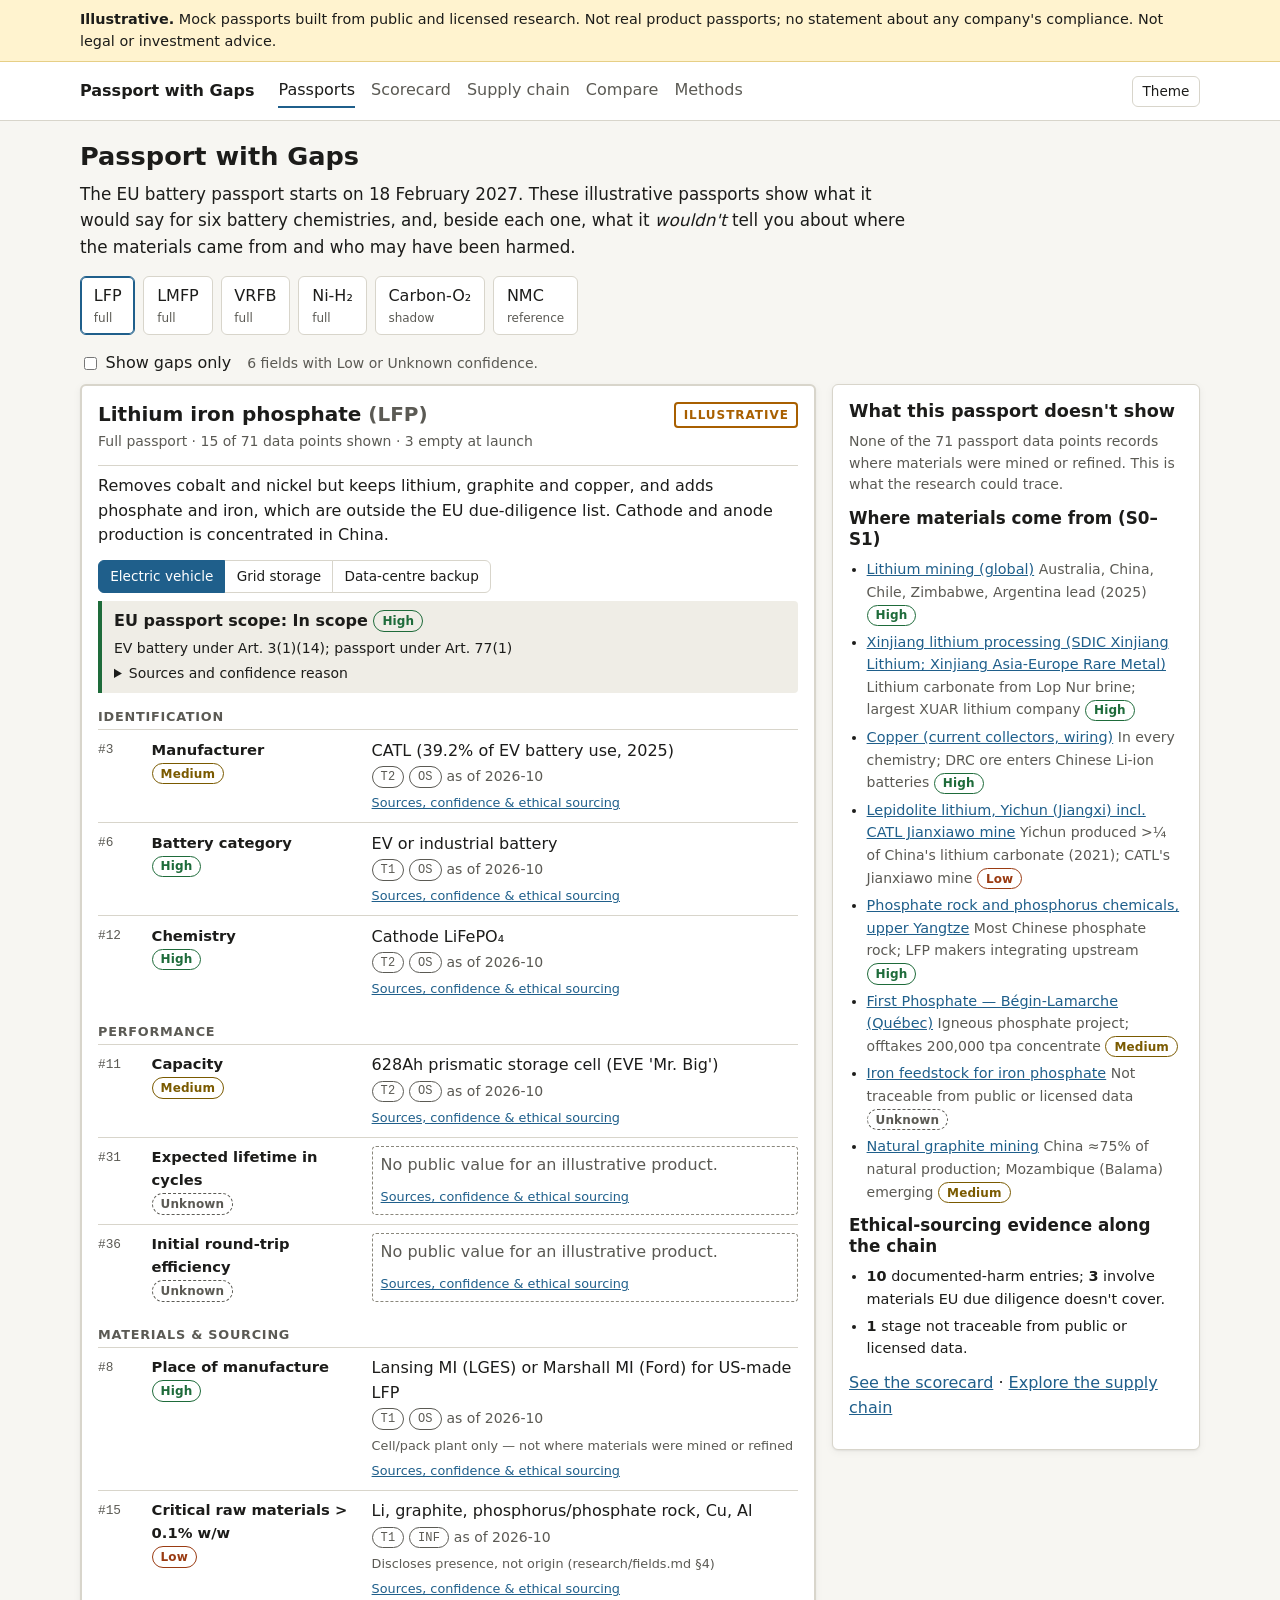
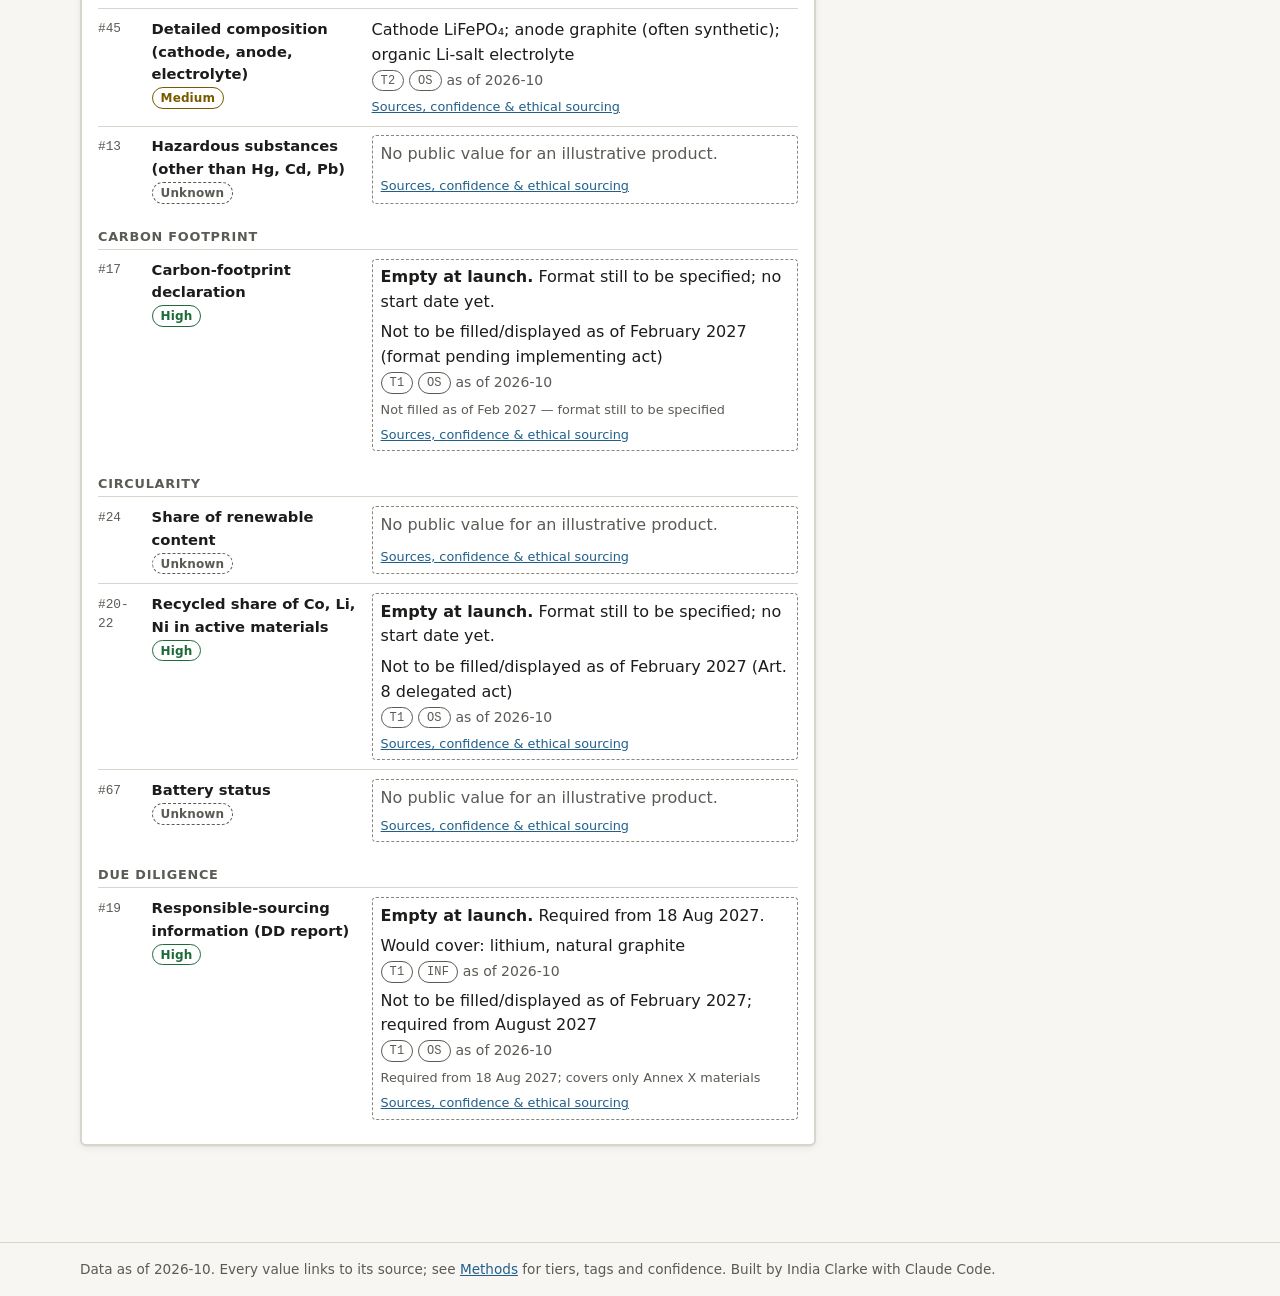
==== index.html @ bcc0be23 "B-28: Gaps filter Shared isGapField/isGapRisk/isGapNode in app.js (spec 6.4): Low/Unknown confidence" ====
<!doctype html>
<html lang="en">
<head>
<meta charset="utf-8">
<meta name="viewport" content="width=device-width, initial-scale=1">
<title>Passport with Gaps</title>
<meta name="description" content="Illustrative EU battery passports for six chemistries, and what each passport would and wouldn't reveal about ethical sourcing.">
<link rel="stylesheet" href="assets/styles.css">
</head>
<body>
<main id="main" class="wrap">
  <h1>Passport with Gaps</h1>
  <p class="lede">The EU battery passport starts on 18 February 2027. These illustrative passports show what it would say for six battery chemistries,
    and, beside each one, what it <em>wouldn't</em> tell you about where the materials came from and who may have been harmed.</p>

  <div class="picker" role="group" aria-label="Choose a chemistry" id="picker"></div>
  <div class="chain-controls"><label class="check"><input type="checkbox" id="gaps"> Show gaps only</label>
    <span class="small muted" id="gaps-note" aria-live="polite"></span></div>

  <div class="passport-layout">
    <article class="card passport" id="passport" aria-live="polite"></article>
    <aside class="card shadow-panel" id="shadow" aria-label="What this passport doesn't show"></aside>
  </div>
</main>

<script type="module">
import { loadData, shell, setAsOf, fail, esc, confBadge, tierBadge, tagBadge, sourceLinks, STAGE_LABEL, SIGNAL, param, openFieldDetail, openNodeDetail, isGapField } from "./assets/app.js";
shell("index.html");

const ORDER = ["lfp", "lmfp", "vrfb", "ni-h2", "carbon-o2", "nmc"];
const GROUPS = [["identification", "Identification"], ["performance", "Performance"], ["sourcing", "Materials & sourcing"],
  ["carbon", "Carbon footprint"], ["circularity", "Circularity"], ["due-diligence", "Due diligence"]];
const FIELD_ORDER = ["manufacturer", "battery-category", "chemistry", "place-of-manufacture", "capacity", "lifetime-cycles", "round-trip-efficiency",
  "critical-raw-materials", "detailed-composition", "hazardous-substances", "carbon-footprint", "renewable-content", "recycled-content", "battery-status", "responsible-sourcing"];
const USE_LABEL = { ev: "Electric vehicle", grid: "Grid storage", datacentre: "Data-centre backup", "long-duration": "Long-duration storage", "defence-aerospace": "Defence & aerospace" };
const SCOPE_LABEL = { "in-scope": "In scope", likely: "Likely in scope", unclear: "Scope unclear", "out-of-scope": "Out of scope" };
const fmtDate = (d) => new Date(d + "T00:00:00Z").toLocaleDateString("en-GB", { day: "numeric", month: "short", year: "numeric", timeZone: "UTC" });

let DATA, gapsOnly = false, current = { id: "lfp", use: null };

function valueHTML(v) {
  return `<div class="val${v.superseded ? " superseded" : ""}">
    <div>${esc(v.claim)}${v.superseded ? ' <span class="small muted">(superseded)</span>' : ""}</div>
    <div class="chips">${tierBadge(v.tier)} ${tagBadge(v.tag)} <span class="small muted">as of ${esc(v.as_of)}</span></div>
  </div>`;
}

function fieldHTML(f) {
  const deferred = f.status === "deferred";
  const empty = !f.values.length;
  let body;
  if (deferred) {
    body = `<div><strong>Empty at launch.</strong> ${f.applies_from ? `Required from ${fmtDate(f.applies_from)}.` : "Format still to be specified; no start date yet."}</div>
      ${f.values.map(valueHTML).join("")}`;
  } else if (!f.applies) {
    body = `<div><strong>Not applicable.</strong></div>`;
  } else if (empty) {
    body = `<div class="muted">No public value for an illustrative product.</div>`;
  } else if (f.values.length > 1) {
    body = `<div class="conflict-row">${f.values.map(valueHTML).join("")}</div>`;
  } else {
    body = valueHTML(f.values[0]);
  }
  return `<div class="field${deferred ? " deferred" : ""}${empty && !deferred ? " empty" : ""}" id="f-${esc(f.field_id)}">
    <div class="no">#${esc(f.guidance_no)}</div>
    <div class="label">${esc(f.field_label)}<div>${confBadge(f.confidence)}</div></div>
    <div class="vals">${body}
      ${f.applies_note ? `<div class="note">${esc(f.applies_note)}</div>` : ""}
      <button type="button" class="open-detail" data-field="${esc(f.field_id)}">Sources, confidence &amp; ethical sourcing</button>
    </div>
  </div>`;
}

function shadowHTML(chem) {
  const nodes = DATA.nodes.filter((n) => n.chemistries.includes(chem.id));
  const upstream = nodes.filter((n) => n.stage === "S0" || n.stage === "S1");
  const risks = nodes.flatMap((n) => n.ethical_risks);
  const harm = risks.filter((r) => r.signal === "documented-harm");
  const notCovered = harm.filter((r) => r.eu_dd_coverage === "not-covered");
  const gaps = nodes.filter((n) => n.kind === "gap");
  return `<h2>What this passport doesn't show</h2>
    <p class="small muted">None of the 71 passport data points records where materials were mined or refined. This is what the research could trace.</p>
    <h3>Where materials come from (S0–S1)</h3>
    <ul>${upstream.map((n) => `<li><a href="supply-chain.html?chem=${chem.id}&node=${encodeURIComponent(n.id)}" data-node="${esc(n.id)}">${esc(n.name)}</a>
      <span class="small muted">${esc(n.role)}</span> ${confBadge(n.confidence)}</li>`).join("") || "<li>Nothing traceable</li>"}</ul>
    <h3>Ethical-sourcing evidence along the chain</h3>
    <ul>
      <li><strong>${harm.length}</strong> documented-harm entries; <strong>${notCovered.length}</strong> involve materials EU due diligence doesn't cover.</li>
      <li><strong>${gaps.length}</strong> stage${gaps.length === 1 ? "" : "s"} not traceable from public or licensed data.</li>
    </ul>
    <p><a href="scorecard.html">See the scorecard</a> · <a href="supply-chain.html?chem=${chem.id}">Explore the supply chain</a></p>`;
}

function scopeHTML(chem, u) {
  const why = u.scope_status === "out-of-scope" ? "This use is outside the passport rules, so no official passport would exist."
    : chem.passport_type === "shadow" ? "Too little public detail to fill a full passport, so this is a shadow passport."
    : "";
  return `<div class="scope scope-${esc(u.scope_status)}">
    <div class="chips"><strong>EU passport scope: ${esc(SCOPE_LABEL[u.scope_status])}</strong> ${confBadge(u.confidence)}
      ${u.shadow_passport ? '<span class="badge shadow-tag">Shadow passport</span>' : ""}</div>
    <div class="small">${esc(u.scope_basis)}</div>
    ${why ? `<div class="small"><strong>${esc(why)}</strong></div>` : ""}
    <details><summary class="small">Sources and confidence reason</summary>
      ${u.values.map((v) => `<p class="small">${esc(v.claim)} ${tierBadge(v.tier)} ${tagBadge(v.tag)}</p>`).join("")}
      <p class="small muted">Confidence: ${esc(u.confidence)}: ${esc(u.confidence_reason)}</p>
      ${sourceLinks([...new Set(u.values.flatMap((v) => v.sources))], DATA)}</details>
  </div>`;
}

function show(id, use) {
  current = { id, use };
  const chem = DATA.chemById[id];
  const u = chem.use_cases.find((x) => x.use_case === use) || chem.use_cases[0];
  document.querySelectorAll("#picker button").forEach((b) => b.setAttribute("aria-pressed", String(b.dataset.id === id)));
  const fields = DATA.passports.filter((p) => p.chemistry === id).sort((a, b) => FIELD_ORDER.indexOf(a.field_id) - FIELD_ORDER.indexOf(b.field_id));
  const deferred = fields.filter((f) => f.status === "deferred").length;
  const gapCount = fields.filter(isGapField).length;
  document.getElementById("gaps-note").textContent = gapsOnly
    ? `${gapCount} of ${fields.length} fields have Low or Unknown confidence.` : `${gapCount} field${gapCount === 1 ? "" : "s"} with Low or Unknown confidence.`;
  const shown = gapsOnly ? fields.filter(isGapField) : fields;
  document.getElementById("passport").innerHTML = `
    <div class="passport-head">
      <div><h2 style="margin:0">${esc(chem.name)} <span class="muted">(${esc(chem.short)})</span></h2>
        <p class="small muted" style="margin:.25rem 0 0">${esc(chem.passport_type === "shadow" ? "Shadow passport" : chem.passport_type === "reference" ? "Reference passport" : "Full passport")}
          · ${fields.length} of 71 data points shown · ${deferred} empty at launch</p></div>
      <span class="stamp">Illustrative</span>
    </div>
    <p>${esc(chem.summary)}</p>
    <div class="use-toggle" role="group" aria-label="Use case">${chem.use_cases.map((x) =>
      `<button type="button" data-use="${esc(x.use_case)}" aria-pressed="${x === u}">${esc(USE_LABEL[x.use_case] || x.use_case)}</button>`).join("")}</div>
    ${scopeHTML(chem, u)}
    ${GROUPS.map(([g, label]) => {
      const fs = shown.filter((f) => f.category === g);
      return fs.length ? `<section class="field-group"><h3>${label}</h3>${fs.map(fieldHTML).join("")}</section>` : "";
    }).join("")}`;
  document.querySelectorAll("#passport [data-field]").forEach((b) => b.addEventListener("click", () =>
    openFieldDetail(fields.find((f) => f.field_id === b.dataset.field), chem, DATA)));
  document.querySelectorAll("#shadow [data-node]").forEach((b) => b.addEventListener("click", (e) => {
    e.preventDefault(); openNodeDetail(DATA.nodeById[b.dataset.node], DATA);
  }));
  document.querySelectorAll(".use-toggle button").forEach((b) => b.addEventListener("click", () => show(id, b.dataset.use)));
  document.getElementById("shadow").innerHTML = shadowHTML(chem);
  history.replaceState(null, "", `?chem=${id}&use=${u.use_case}${gapsOnly ? "&gaps=1" : ""}`);
}

loadData().then((d) => {
  DATA = d;
  setAsOf(d);
  const picker = document.getElementById("picker");
  ORDER.forEach((id) => {
    const c = d.chemById[id];
    const b = document.createElement("button");
    b.type = "button"; b.dataset.id = id; b.setAttribute("aria-pressed", "false");
    b.innerHTML = `${esc(c.short)}<span class="pt">${esc(c.passport_type)}</span>`;
    b.addEventListener("click", () => show(id));
    picker.append(b);
  });
  const [chemP, useP, fieldP, tabP] = ["chem", "use", "field", "tab"].map(param);
  gapsOnly = param("gaps") === "1";
  const gb = document.getElementById("gaps");
  gb.checked = gapsOnly;
  gb.addEventListener("change", () => { gapsOnly = gb.checked; show(current.id, current.use); });
  const start = ORDER.includes(chemP) ? chemP : "lfp";
  show(start, useP);
  const f = DATA.passports.find((x) => x.chemistry === start && x.field_id === fieldP);
  if (f) openFieldDetail(f, DATA.chemById[start], DATA, tabP === "ethical" ? "ethical" : "details");
}).catch(fail);
</script>
</body>
</html>
---- assets/styles.css ----
/* Passport with Gaps — shared styles. Plain CSS, no build step. */
:root {
  --bg: #f7f6f2;
  --surface: #ffffff;
  --surface-2: #efede6;
  --fg: #1c1c1a;
  --muted: #5b5a54;
  --line: #d8d5cb;
  --accent: #1f5f8b;
  --accent-fg: #ffffff;
  --banner: #fff3cf;
  --banner-line: #e6cf86;
  /* signal colours (always paired with a shape and text) */
  --harm: #a8322a;
  --flag: #a85f00;
  --structural: #5b4ea0;
  --none: #6c6c66;
  --gap-line: #8a877c;
  /* confidence */
  --c-high: #1e6b3a;
  --c-medium: #7a5a00;
  --c-low: #9a3b12;
  --c-unknown: #5b5a54;
  --radius: 6px;
  --shadow: 0 1px 2px rgba(0, 0, 0, 0.06), 0 2px 8px rgba(0, 0, 0, 0.05);
  --font: system-ui, -apple-system, "Segoe UI", Roboto, sans-serif;
  --mono: ui-monospace, SFMono-Regular, Menlo, monospace;
  color-scheme: light;
}
@media (prefers-color-scheme: dark) {
  :root:not([data-theme="light"]) {
    --bg: #151514; --surface: #1d1d1b; --surface-2: #262623; --fg: #ecebe5; --muted: #a8a69d; --line: #3a3934;
    --accent: #7fb6dd; --accent-fg: #10161b; --banner: #3a321a; --banner-line: #6b5a24;
    --harm: #f08a7e; --flag: #f0b45c; --structural: #b4a8f0; --none: #a8a69d; --gap-line: #8f8c80;
    --c-high: #79d29a; --c-medium: #e7c25a; --c-low: #f29a6c; --c-unknown: #a8a69d;
    --shadow: none; color-scheme: dark;
  }
}
:root[data-theme="dark"] {
  --bg: #151514; --surface: #1d1d1b; --surface-2: #262623; --fg: #ecebe5; --muted: #a8a69d; --line: #3a3934;
  --accent: #7fb6dd; --accent-fg: #10161b; --banner: #3a321a; --banner-line: #6b5a24;
  --harm: #f08a7e; --flag: #f0b45c; --structural: #b4a8f0; --none: #a8a69d; --gap-line: #8f8c80;
  --c-high: #79d29a; --c-medium: #e7c25a; --c-low: #f29a6c; --c-unknown: #a8a69d;
  --shadow: none; color-scheme: dark;
}

* { box-sizing: border-box; }
html { -webkit-text-size-adjust: 100%; }
body { margin: 0; background: var(--bg); color: var(--fg); font: 16px/1.55 var(--font); }
a { color: var(--accent); }
:focus-visible { outline: 3px solid var(--accent); outline-offset: 2px; border-radius: 3px; }
h1, h2, h3 { line-height: 1.25; margin: 0 0 0.5rem; }
h1 { font-size: 1.6rem; }
h2 { font-size: 1.25rem; margin-top: 1.5rem; }
h3 { font-size: 1.05rem; }
p { margin: 0 0 0.75rem; }
.muted { color: var(--muted); }
.small { font-size: 0.875rem; }
.sr-only { position: absolute; width: 1px; height: 1px; overflow: hidden; clip: rect(0 0 0 0); white-space: nowrap; }

/* layout */
.wrap { max-width: 72rem; margin: 0 auto; padding: 0 16px; }
main.wrap { padding-top: 1.25rem; padding-bottom: 3rem; }
.site-header { background: var(--surface); border-bottom: 1px solid var(--line); }
.site-header .wrap { display: flex; flex-wrap: wrap; align-items: center; gap: 0.5rem 1.5rem; padding-top: 0.75rem; padding-bottom: 0.75rem; }
.brand { font-weight: 700; color: var(--fg); text-decoration: none; }
.nav { display: flex; flex-wrap: wrap; gap: 0.25rem 1rem; }
.nav a { text-decoration: none; color: var(--muted); padding: 0.25rem 0; border-bottom: 2px solid transparent; }
.nav a[aria-current="page"] { color: var(--fg); border-bottom-color: var(--accent); }
.theme-toggle { margin-left: auto; background: none; border: 1px solid var(--line); color: var(--fg); border-radius: var(--radius); padding: 0.25rem 0.6rem; cursor: pointer; font: inherit; font-size: 0.85rem; }
.banner { background: var(--banner); border-bottom: 1px solid var(--banner-line); font-size: 0.9rem; }
.banner .wrap { padding-top: 0.5rem; padding-bottom: 0.5rem; }
.lede { font-size: 1.05rem; max-width: 52rem; }
.card { background: var(--surface); border: 1px solid var(--line); border-radius: var(--radius); box-shadow: var(--shadow); padding: 1rem; }

/* badges: text first, colour second */
.badge { display: inline-flex; align-items: center; gap: 0.25rem; font-size: 0.75rem; font-weight: 600; letter-spacing: 0.01em;
  border: 1px solid currentColor; border-radius: 999px; padding: 0.05rem 0.5rem; white-space: nowrap; line-height: 1.5; }
.badge.tier, .badge.tag { color: var(--muted); font-family: var(--mono); font-weight: 500; }
.badge.conf-High { color: var(--c-high); }
.badge.conf-Medium { color: var(--c-medium); }
.badge.conf-Low { color: var(--c-low); }
.badge.conf-Unknown { color: var(--c-unknown); border-style: dashed; }
.sig { font-weight: 600; white-space: nowrap; }
.sig-documented-harm { color: var(--harm); }
.sig-screening-flag { color: var(--flag); }
.sig-structural { color: var(--structural); }
.sig-no-known-evidence { color: var(--none); }
.cov { font-size: 0.8rem; white-space: nowrap; }
.cov-not-covered { font-weight: 700; }

/* tables */
.table-scroll { overflow-x: auto; border: 1px solid var(--line); border-radius: var(--radius); background: var(--surface); }
table { border-collapse: collapse; width: 100%; font-size: 0.9rem; }
th, td { text-align: left; vertical-align: top; padding: 0.5rem 0.6rem; border-bottom: 1px solid var(--line); }
th { background: var(--surface-2); font-weight: 600; }
tr:last-child td { border-bottom: 0; }

/* scorecard grid */
.scorecard th[scope="row"] { min-width: 6.5rem; }
.scorecard td, .scorecard th { padding: 0.4rem 0.35rem; }
.cell-btn .meta.nc { color: var(--fg); font-weight: 700; }
.cell-btn { all: unset; display: block; width: 100%; min-width: 6.2rem; cursor: pointer; border-radius: 4px; padding: 0.35rem; box-sizing: border-box; }
.cell-btn:hover { background: var(--surface-2); }
.cell-btn:focus-visible { outline: 3px solid var(--accent); }
.cell-btn .sig { display: block; font-size: 0.85rem; }
.cell-btn .cats { display: block; font-family: var(--mono); font-size: 0.72rem; color: var(--muted); margin: 0.15rem 0; }
.cell-btn .meta { display: block; font-size: 0.75rem; color: var(--muted); }
.cell-empty { color: var(--muted); font-size: 0.8rem; }
.cell-gap { border: 1.5px dashed var(--gap-line); border-radius: 4px; }
td.selected { background: var(--surface-2); }

/* panel / drawer */
.panel { margin-top: 1rem; }
.risk-list { list-style: none; padding: 0; margin: 0; display: grid; gap: 0.75rem; }
.risk-list li { border-left: 4px solid var(--line); padding: 0.25rem 0 0.25rem 0.75rem; }
.risk-list li.documented-harm { border-left-color: var(--harm); }
.risk-list li.screening-flag { border-left-color: var(--flag); }
.risk-list li.structural { border-left-color: var(--structural); }
.risk-list .chips { display: flex; flex-wrap: wrap; gap: 0.35rem; margin: 0.25rem 0; }
.sources { font-size: 0.85rem; margin: 0.25rem 0 0; padding-left: 1.1rem; }
.flag-label { font-size: 0.8rem; font-style: italic; color: var(--muted); }

.legend { display: flex; flex-wrap: wrap; gap: 0.5rem 1.25rem; font-size: 0.85rem; margin: 0.75rem 0 1rem; }
.kpis { display: grid; grid-template-columns: repeat(auto-fit, minmax(13rem, 1fr)); gap: 0.75rem; margin: 1rem 0; }
.kpi .num { font-size: 1.6rem; font-weight: 700; }
.kpi .lab { font-size: 0.85rem; color: var(--muted); }
.footer { border-top: 1px solid var(--line); margin-top: 3rem; padding: 1rem 0; font-size: 0.85rem; color: var(--muted); }

@media (max-width: 640px) {
  h1 { font-size: 1.35rem; }
  .theme-toggle { margin-left: 0; }
}
@media print { .site-header, .theme-toggle { display: none; } }

/* passport page */
.picker { display: flex; flex-wrap: wrap; gap: 0.5rem; margin: 1rem 0; }
.picker button { font: inherit; background: var(--surface); color: var(--fg); border: 1px solid var(--line); border-radius: var(--radius);
  padding: 0.45rem 0.8rem; cursor: pointer; text-align: left; }
.picker button[aria-pressed="true"] { border-color: var(--accent); box-shadow: inset 0 0 0 1px var(--accent); }
.picker .pt { display: block; font-size: 0.75rem; color: var(--muted); }
.passport-layout { display: grid; grid-template-columns: minmax(0, 2fr) minmax(0, 1fr); gap: 1rem; align-items: start; }
@media (max-width: 900px) { .passport-layout { grid-template-columns: minmax(0, 1fr); } }
.passport { border-width: 2px; }
.passport-head { display: flex; flex-wrap: wrap; justify-content: space-between; gap: 0.5rem; border-bottom: 1px solid var(--line); padding-bottom: 0.75rem; margin-bottom: 0.5rem; }
.stamp { font-size: 0.75rem; font-weight: 700; letter-spacing: 0.08em; text-transform: uppercase; color: var(--flag); border: 2px solid currentColor;
  border-radius: 4px; padding: 0.1rem 0.45rem; align-self: flex-start; }
.field-group h3 { font-size: 0.8rem; text-transform: uppercase; letter-spacing: 0.06em; color: var(--muted); margin: 1rem 0 0.25rem; }
.field { display: grid; grid-template-columns: 2.6rem minmax(0, 13rem) minmax(0, 1fr); gap: 0.25rem 0.75rem; padding: 0.55rem 0; border-top: 1px solid var(--line); }
.field .no { font-family: var(--mono); font-size: 0.8rem; color: var(--muted); padding-top: 0.1rem; }
.field .label { font-weight: 600; font-size: 0.92rem; }
.field .vals { display: grid; gap: 0.35rem; }
.field .val .chips { display: flex; flex-wrap: wrap; gap: 0.3rem; margin-top: 0.15rem; }
.field .conflict-row { display: grid; grid-template-columns: repeat(auto-fit, minmax(9rem, 1fr)); gap: 0.5rem; }
.field .conflict-row .val { border: 1px solid var(--line); border-radius: 4px; padding: 0.35rem 0.5rem; }
.val.superseded { opacity: 0.7; text-decoration: line-through; }
.field.deferred .vals, .field.empty .vals { border: 1.5px dashed var(--gap-line); border-radius: 4px; padding: 0.35rem 0.5rem; }
.field .note { font-size: 0.8rem; color: var(--muted); }
.open-detail { font: inherit; font-size: 0.8rem; background: none; border: 0; color: var(--accent); text-decoration: underline; cursor: pointer; padding: 0; justify-self: start; }
@media (max-width: 640px) { .field { grid-template-columns: 2.2rem minmax(0, 1fr); } .field .vals { grid-column: 1 / -1; } }
.shadow-panel h2 { margin-top: 0; font-size: 1.1rem; }
.shadow-panel ul { padding-left: 1.1rem; margin: 0.25rem 0 0.75rem; font-size: 0.9rem; }
.shadow-panel li { margin-bottom: 0.3rem; }
.use-toggle { display: flex; flex-wrap: wrap; gap: 0; margin: 0.5rem 0; }
.use-toggle button { font: inherit; font-size: 0.85rem; background: var(--surface); color: var(--fg); border: 1px solid var(--line); padding: 0.3rem 0.7rem; cursor: pointer; margin-left: -1px; }
.use-toggle button:first-child { border-radius: var(--radius) 0 0 var(--radius); margin-left: 0; }
.use-toggle button:last-child { border-radius: 0 var(--radius) var(--radius) 0; }
.use-toggle button[aria-pressed="true"] { background: var(--accent); color: var(--accent-fg); border-color: var(--accent); position: relative; }
.scope { border-left: 4px solid var(--c-high); background: var(--surface-2); padding: 0.5rem 0.75rem; border-radius: 0 4px 4px 0; margin-bottom: 0.5rem; display: grid; gap: 0.25rem; }
.scope .chips { display: flex; flex-wrap: wrap; gap: 0.35rem; align-items: center; }
.scope-likely, .scope-unclear { border-left-color: var(--c-medium); }
.scope-out-of-scope { border-left-color: var(--c-low); }
.badge.shadow-tag { color: var(--structural); border-style: dashed; }
/* detail panel */
dialog.detail { border: 1px solid var(--line); border-radius: var(--radius); background: var(--surface); color: var(--fg); padding: 0;
  width: min(44rem, 100vw - 2rem); max-height: calc(100vh - 2rem); margin: 1rem 1rem 1rem auto; box-shadow: var(--shadow); }
dialog.detail::backdrop { background: rgba(0, 0, 0, 0.35); }
.detail-inner { padding: 1rem 1.25rem 1.5rem; }
.detail-head { display: flex; justify-content: space-between; gap: 1rem; align-items: flex-start; }
.detail-head h2 { margin-top: 0; }
.detail-close { font: inherit; background: none; border: 1px solid var(--line); border-radius: var(--radius); color: var(--fg); cursor: pointer; padding: 0.15rem 0.55rem; }
.tabs { display: flex; gap: 0.25rem; border-bottom: 1px solid var(--line); margin: 0.5rem 0 1rem; }
.tabs [role="tab"] { font: inherit; background: none; border: 0; border-bottom: 3px solid transparent; color: var(--muted); padding: 0.4rem 0.6rem; cursor: pointer; }
.tabs [role="tab"][aria-selected="true"] { color: var(--fg); border-bottom-color: var(--accent); font-weight: 600; }
.detail h4 { font-size: 0.95rem; margin: 1rem 0 0.4rem; }
.detail .val { margin-bottom: 0.5rem; }
.detail .val .chips { display: flex; flex-wrap: wrap; gap: 0.3rem; margin-top: 0.15rem; }
.detail .conflict-row { display: grid; grid-template-columns: repeat(auto-fit, minmax(12rem, 1fr)); gap: 0.5rem; }
.detail .conflict-row .val { border: 1px solid var(--line); border-radius: 4px; padding: 0.4rem 0.5rem; }
@media (max-width: 640px) { dialog.detail { width: 100vw; max-width: 100vw; max-height: 100vh; height: 100vh; margin: 0; border-radius: 0; } }
/* supply-chain explorer */
.chain-controls { display: flex; flex-wrap: wrap; align-items: center; gap: 0.5rem 1rem; margin: 0.5rem 0; }
.chain-controls select { font: inherit; font-size: 0.9rem; margin-left: 0.4rem; padding: 0.25rem 0.4rem; background: var(--surface); color: var(--fg); border: 1px solid var(--line); border-radius: var(--radius); }
.chain { position: relative; background: var(--surface); border: 1px solid var(--line); border-radius: var(--radius); padding: 0.75rem; }
.chain-edges { position: absolute; inset: 0; pointer-events: none; overflow: visible; }
.chain-edges .edge { fill: none; stroke: var(--gap-line); stroke-width: 1.5; }
.chain-edges .edge.conf-Low, .chain-edges .edge.conf-Unknown { stroke-dasharray: 4 4; }
.chain-edges .edge.dim { opacity: 0.2; }
.chain-cols { position: relative; display: grid; grid-template-columns: repeat(6, minmax(0, 1fr)); gap: 1.75rem; }
.col { display: flex; flex-direction: column; gap: 0.6rem; }
.col-head { font-size: 0.85rem; margin: 0 0 0.25rem; font-family: var(--mono); }
.col-head span, .list-head span { display: block; font-family: var(--font); font-weight: 400; font-size: 0.75rem; color: var(--muted); }
.node { font: inherit; text-align: left; background: var(--surface); color: var(--fg); border: 1.5px solid var(--line); border-radius: var(--radius);
  padding: 0.4rem 0.5rem; cursor: pointer; display: grid; gap: 0.15rem; width: 100%; transition: opacity 0.15s; }
.node:hover { border-color: var(--accent); }
.node.gap { border-style: dashed; border-color: var(--gap-line); background: var(--surface-2); }
.node.dim { opacity: 0.35; }
.node-name { font-size: 0.8rem; font-weight: 600; line-height: 1.3; }
.node-meta { font-size: 0.7rem; color: var(--muted); }
.node-badge { font-size: 0.75rem; display: flex; flex-wrap: wrap; gap: 0.15rem 0.4rem; align-items: baseline; }
.node-cats { font-family: var(--mono); font-size: 0.65rem; color: var(--muted); }
.chain-list { display: none; }
.list-head { font-size: 1rem; margin: 1.25rem 0 0.5rem; }
.list-item { margin-bottom: 0.6rem; }
.edge-text { font-size: 0.8rem; color: var(--muted); padding-left: 0.75rem; }
@media (max-width: 899px) { .chain { display: none; } .chain-list { display: block; } .node-name { font-size: 0.9rem; } }
@media (prefers-reduced-motion: reduce) { .node { transition: none; } }
.chain-controls .check { display: inline-flex; align-items: center; gap: 0.35rem; }
.chain-cols.with-own { grid-template-columns: repeat(7, minmax(0, 1fr)); gap: 1.4rem; }
.own-col { border-left: 1px dashed var(--line); padding-left: 0.6rem; }
.chain-edges .edge.ov-ownership, .chain-edges .edge.ov-capital { stroke: var(--accent); stroke-width: 2; }
.chain-edges .edge.ov-capital { stroke-dasharray: 6 3; }
.node-own { font-size: 0.7rem; color: var(--accent); border-top: 1px solid var(--line); padding-top: 0.2rem; margin-top: 0.1rem; }
.legend-own { display: inline-flex; align-items: center; gap: 0.35rem; color: var(--accent); }
.legend-own line { stroke: var(--accent); stroke-width: 2; }
.legend-own .lg-cap { stroke-dasharray: 6 3; }
.node.pol-hit { border-color: var(--flag); box-shadow: 0 0 0 2px var(--flag); }
.node-pol { font-size: 0.7rem; color: var(--fg); border-top: 1px solid var(--line); padding-top: 0.2rem; margin-top: 0.1rem; }
.node-pol strong { color: var(--flag); }
.node-pol .asof { color: var(--muted); white-space: nowrap; }
[hidden] { display: none !important; }
.chain-controls select { max-width: 22rem; }
/* compare page */
.toc { margin: 0.5rem 0 1rem; }
main > section + section { margin-top: 2rem; }
.bar { display: block; position: relative; background: var(--surface-2); border-radius: 3px; height: 1.3rem; min-width: 6rem; }
.bar::before { content: ""; position: absolute; inset: 0 auto 0 0; width: var(--w); background: var(--flag); opacity: 0.35; border-radius: 3px; }
.bar span { position: relative; padding-left: 0.35rem; font-weight: 700; font-size: 0.85rem; }
.depth { font-size: 0.8rem; font-weight: 600; padding: 0.05rem 0.45rem; border-radius: 4px; border: 1px solid currentColor; white-space: nowrap; }
.depth-Entity { color: var(--c-high); }
.depth-Country { color: var(--c-medium); }
.depth-Low { color: var(--c-low); }
.depth-Gap { color: var(--c-unknown); border-style: dashed; }
.scope-cell { font-weight: 600; }
.scope-cell.scope-out-of-scope { color: var(--c-low); }
#t-minerals td { text-align: center; }
.mcell .sig { font-size: 1.05rem; text-decoration: none; }
.mcell.nc, .nc-key { background: color-mix(in srgb, var(--harm) 12%, transparent); }
.nc-key { padding: 0 0.3rem; border-radius: 3px; }
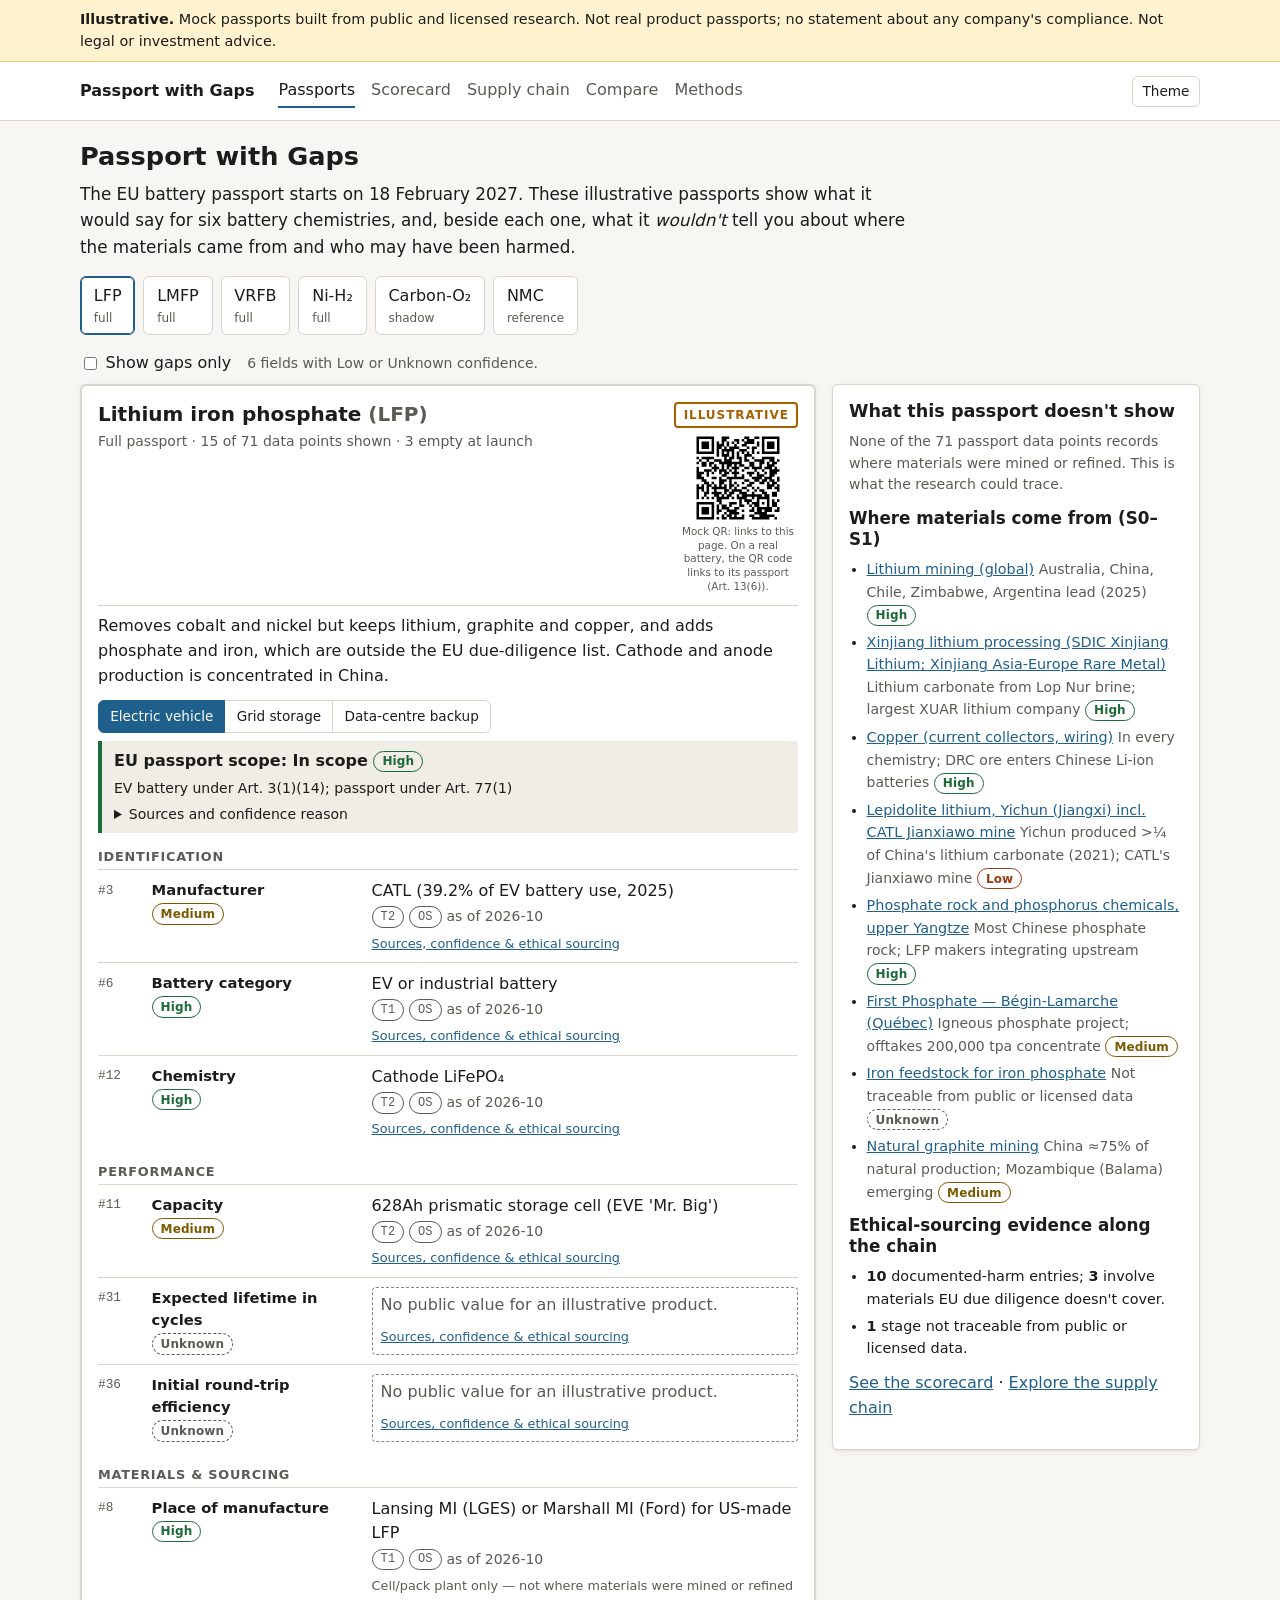
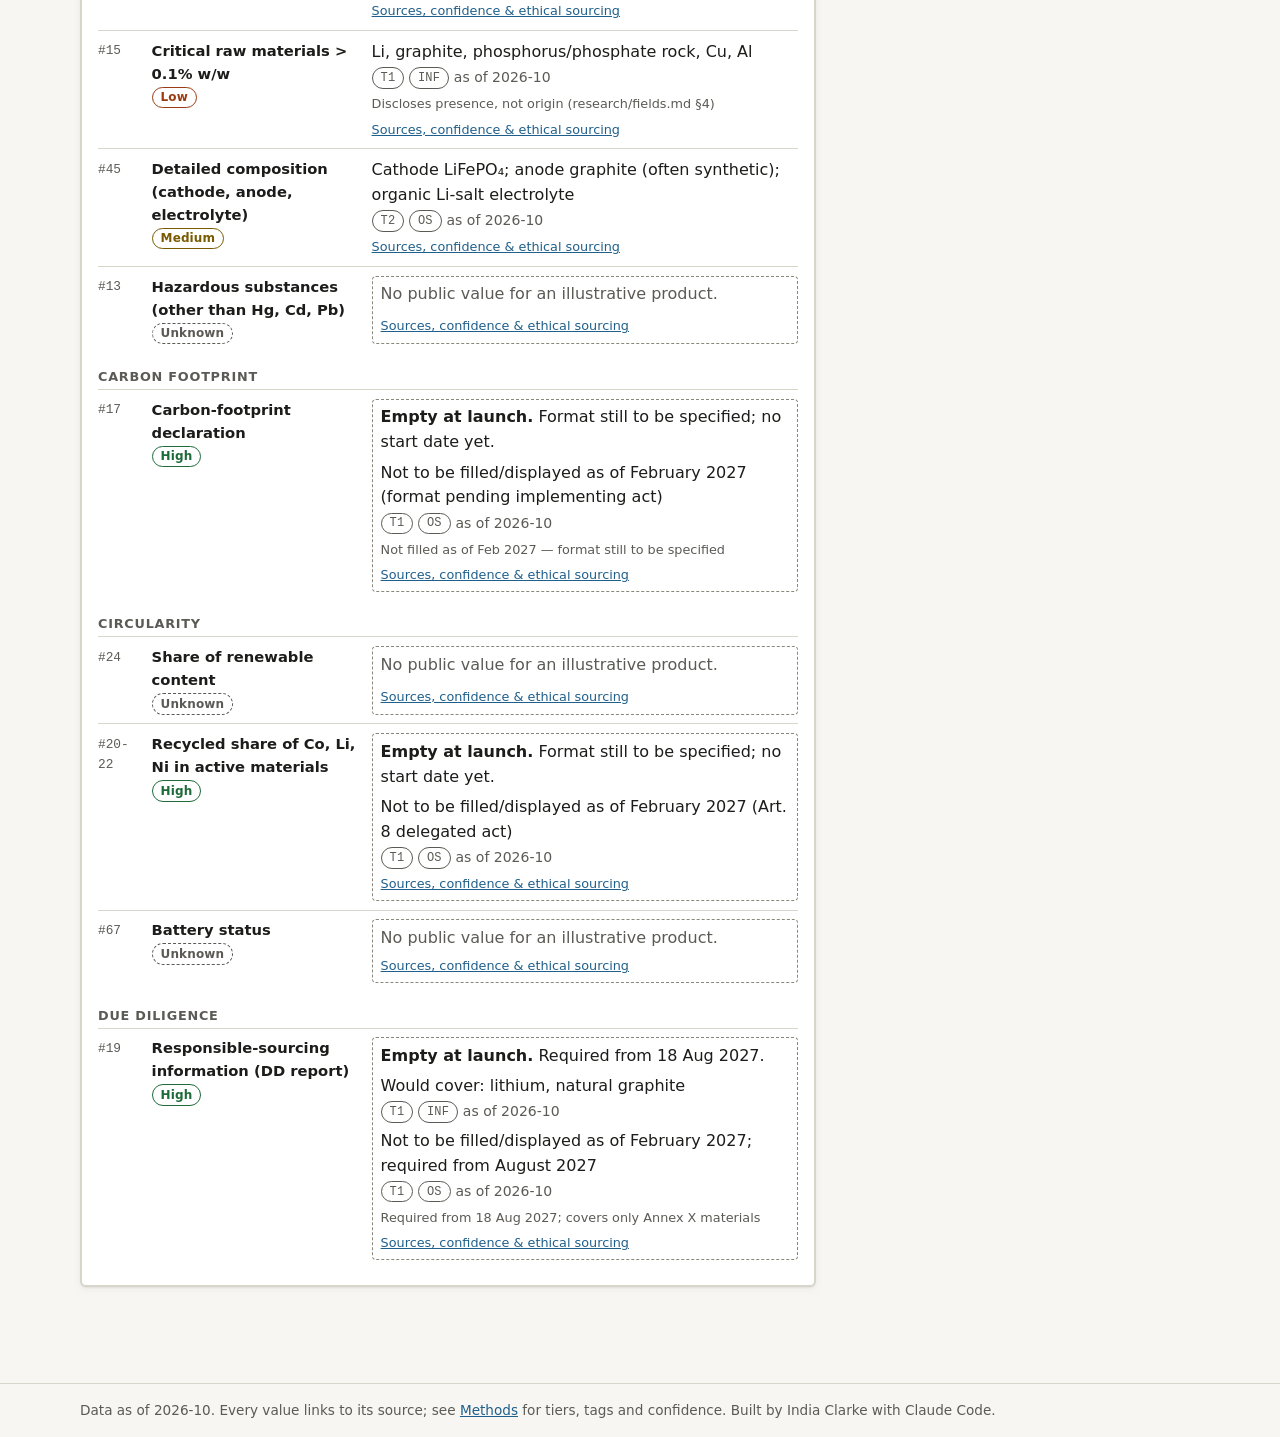
==== commit cd75f76f: "B-29: Methods page and mock QR methods.html from research/methods-draft.md plus PLAN tiers, tags and" ====
--- a/index.html
+++ b/index.html
@@ -6,6 +6,7 @@
 <title>Passport with Gaps</title>
 <meta name="description" content="Illustrative EU battery passports for six chemistries, and what each passport would and wouldn't reveal about ethical sourcing.">
 <link rel="stylesheet" href="assets/styles.css">
+<script src="assets/vendor/qrcode.js"></script>
 </head>
 <body>
 <main id="main" class="wrap">
@@ -107,6 +108,15 @@
   </div>`;
 }
 
+// Mock QR (B-29): encodes this passport's own page. Art. 13(6): on a real battery the QR code links to its passport.
+function qrHTML(id) {
+  const url = new URL(`index.html?chem=${id}`, location.href).href;
+  let svg = "";
+  try { const qr = qrcode(0, "M"); qr.addData(url); qr.make(); svg = qr.createSvgTag({ cellSize: 2, margin: 2, scalable: true }); } catch { return ""; }
+  return `<figure class="qr"><a href="${esc(url)}" aria-label="QR code linking to this passport page">${svg}</a>
+    <figcaption>Mock QR: links to this page. On a real battery, the QR code links to its passport (Art. 13(6)).</figcaption></figure>`;
+}
+
 function show(id, use) {
   current = { id, use };
   const chem = DATA.chemById[id];
@@ -123,7 +133,7 @@
       <div><h2 style="margin:0">${esc(chem.name)} <span class="muted">(${esc(chem.short)})</span></h2>
         <p class="small muted" style="margin:.25rem 0 0">${esc(chem.passport_type === "shadow" ? "Shadow passport" : chem.passport_type === "reference" ? "Reference passport" : "Full passport")}
           · ${fields.length} of 71 data points shown · ${deferred} empty at launch</p></div>
-      <span class="stamp">Illustrative</span>
+      <div class="passport-id"><span class="stamp">Illustrative</span>${qrHTML(id)}</div>
     </div>
     <p>${esc(chem.summary)}</p>
     <div class="use-toggle" role="group" aria-label="Use case">${chem.use_cases.map((x) =>
--- a/assets/styles.css
+++ b/assets/styles.css
@@ -247,3 +247,13 @@
 .mcell .sig { font-size: 1.05rem; text-decoration: none; }
 .mcell.nc, .nc-key { background: color-mix(in srgb, var(--harm) 12%, transparent); }
 .nc-key { padding: 0 0.3rem; border-radius: 3px; }
+.passport-id { display: flex; flex-direction: column; align-items: flex-end; gap: 0.4rem; }
+.qr { margin: 0; width: 7.5rem; text-align: center; }
+.qr svg { width: 5.5rem; height: 5.5rem; display: block; margin: 0 auto; background: #fff; border-radius: 3px; }
+.qr svg rect[fill="white"], .qr svg rect[fill="#ffffff"] { fill: #fff; }
+.qr figcaption { font-size: 0.65rem; color: var(--muted); line-height: 1.3; margin-top: 0.2rem; }
+.prose > * { max-width: 52rem; }
+.prose ul, .prose ol { padding-left: 1.3rem; }
+.prose li { margin-bottom: 0.35rem; }
+.prose h3 { margin-top: 1.25rem; }
+.prose .table-scroll { margin: 0.5rem 0 1rem; }
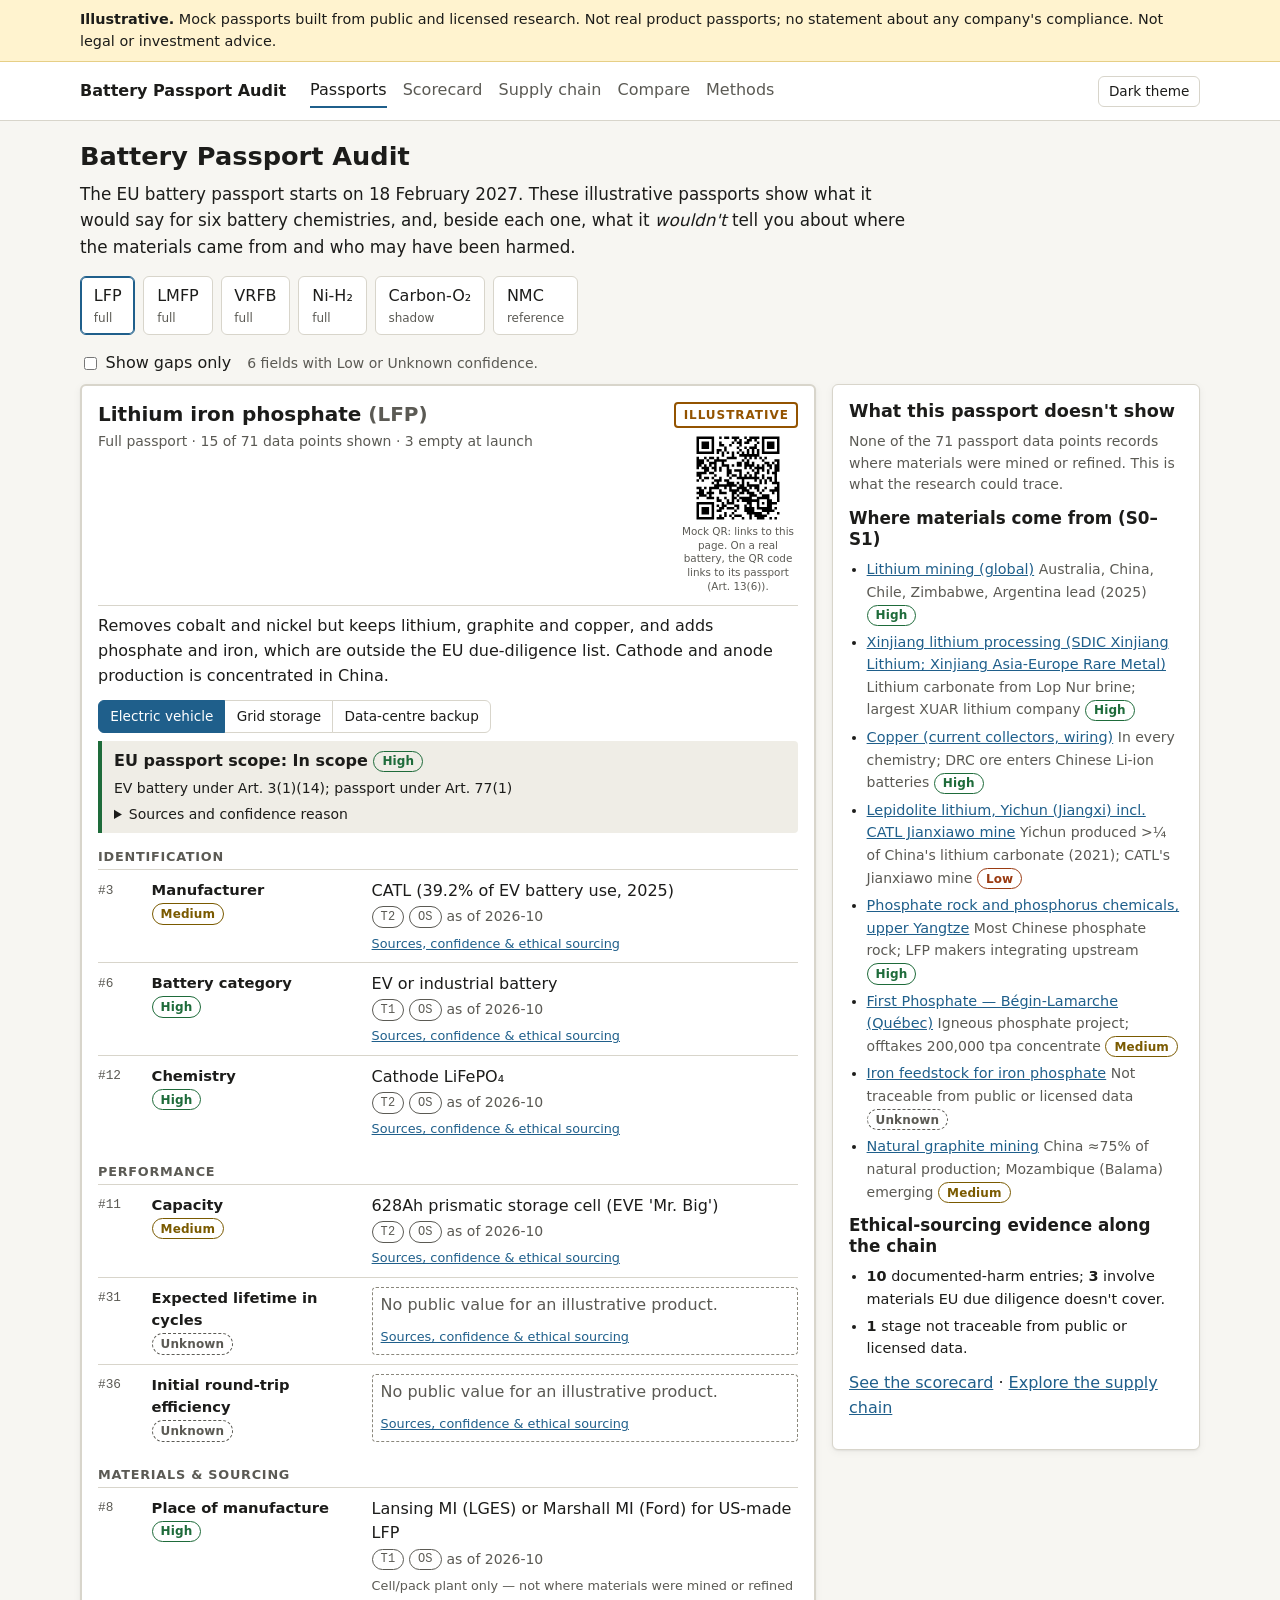
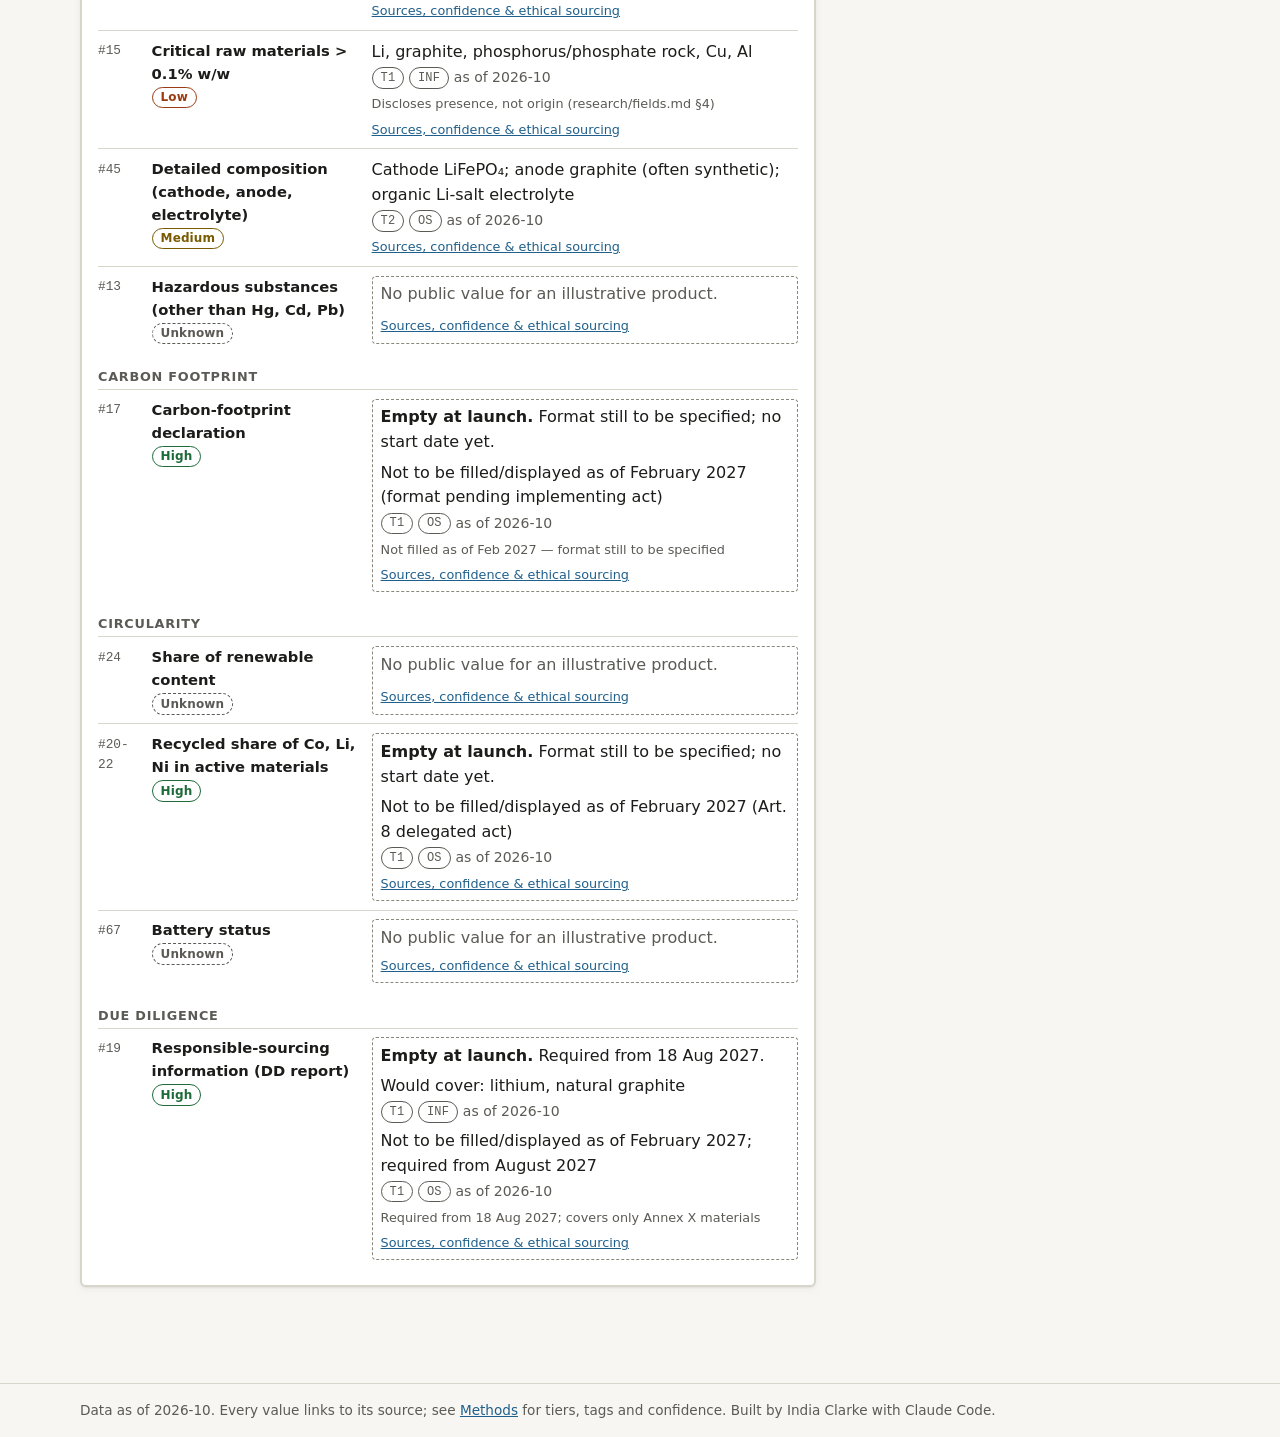
==== commit 0e3055a2: "B-29b: Rename to Battery Passport Audit Replaces the working title 'Passport with Gaps' in page titl" ====
--- a/index.html
+++ b/index.html
@@ -3,14 +3,14 @@
 <head>
 <meta charset="utf-8">
 <meta name="viewport" content="width=device-width, initial-scale=1">
-<title>Passport with Gaps</title>
+<title>Battery Passport Audit</title>
 <meta name="description" content="Illustrative EU battery passports for six chemistries, and what each passport would and wouldn't reveal about ethical sourcing.">
 <link rel="stylesheet" href="assets/styles.css">
 <script src="assets/vendor/qrcode.js"></script>
 </head>
 <body>
 <main id="main" class="wrap">
-  <h1>Passport with Gaps</h1>
+  <h1>Battery Passport Audit</h1>
   <p class="lede">The EU battery passport starts on 18 February 2027. These illustrative passports show what it would say for six battery chemistries,
     and, beside each one, what it <em>wouldn't</em> tell you about where the materials came from and who may have been harmed.</p>
 
--- a/assets/styles.css
+++ b/assets/styles.css
@@ -1,4 +1,4 @@
-/* Passport with Gaps — shared styles. Plain CSS, no build step. */
+/* Battery Passport Audit — shared styles. Plain CSS, no build step. */
 :root {
   --bg: #f7f6f2;
   --surface: #ffffff;
@@ -12,7 +12,7 @@
   --banner-line: #e6cf86;
   /* signal colours (always paired with a shape and text) */
   --harm: #a8322a;
-  --flag: #a85f00;
+  --flag: #935300;
   --structural: #5b4ea0;
   --none: #6c6c66;
   --gap-line: #8a877c;
@@ -56,7 +56,9 @@
 p { margin: 0 0 0.75rem; }
 .muted { color: var(--muted); }
 .small { font-size: 0.875rem; }
-.sr-only { position: absolute; width: 1px; height: 1px; overflow: hidden; clip: rect(0 0 0 0); white-space: nowrap; }
+.sr-only { position: absolute; width: 1px; height: 1px; margin: -1px; padding: 0; border: 0; overflow: hidden; clip: rect(0 0 0 0); white-space: nowrap; }
+a.sr-only:focus { position: fixed; top: 0.5rem; left: 0.5rem; width: auto; height: auto; margin: 0; padding: 0.5rem 0.75rem; clip: auto; overflow: visible;
+  z-index: 10; background: var(--surface); color: var(--fg); border: 2px solid var(--accent); border-radius: var(--radius); }
 
 /* layout */
 .wrap { max-width: 72rem; margin: 0 auto; padding: 0 16px; }
@@ -90,7 +92,7 @@
 .cov-not-covered { font-weight: 700; }
 
 /* tables */
-.table-scroll { overflow-x: auto; border: 1px solid var(--line); border-radius: var(--radius); background: var(--surface); }
+.table-scroll { position: relative; overflow-x: auto; border: 1px solid var(--line); border-radius: var(--radius); background: var(--surface); }
 table { border-collapse: collapse; width: 100%; font-size: 0.9rem; }
 th, td { text-align: left; vertical-align: top; padding: 0.5rem 0.6rem; border-bottom: 1px solid var(--line); }
 th { background: var(--surface-2); font-weight: 600; }
@@ -257,3 +259,6 @@
 .prose li { margin-bottom: 0.35rem; }
 .prose h3 { margin-top: 1.25rem; }
 .prose .table-scroll { margin: 0.5rem 0 1rem; }
+.table-scroll tbody th[scope="row"] { position: sticky; left: 0; z-index: 1; }
+.mcell { white-space: nowrap; }
+@media (max-width: 640px) { .kpis { grid-template-columns: 1fr 1fr; gap: 0.5rem; } .kpi .num { font-size: 1.3rem; } .kpi { padding: 0.6rem; } }
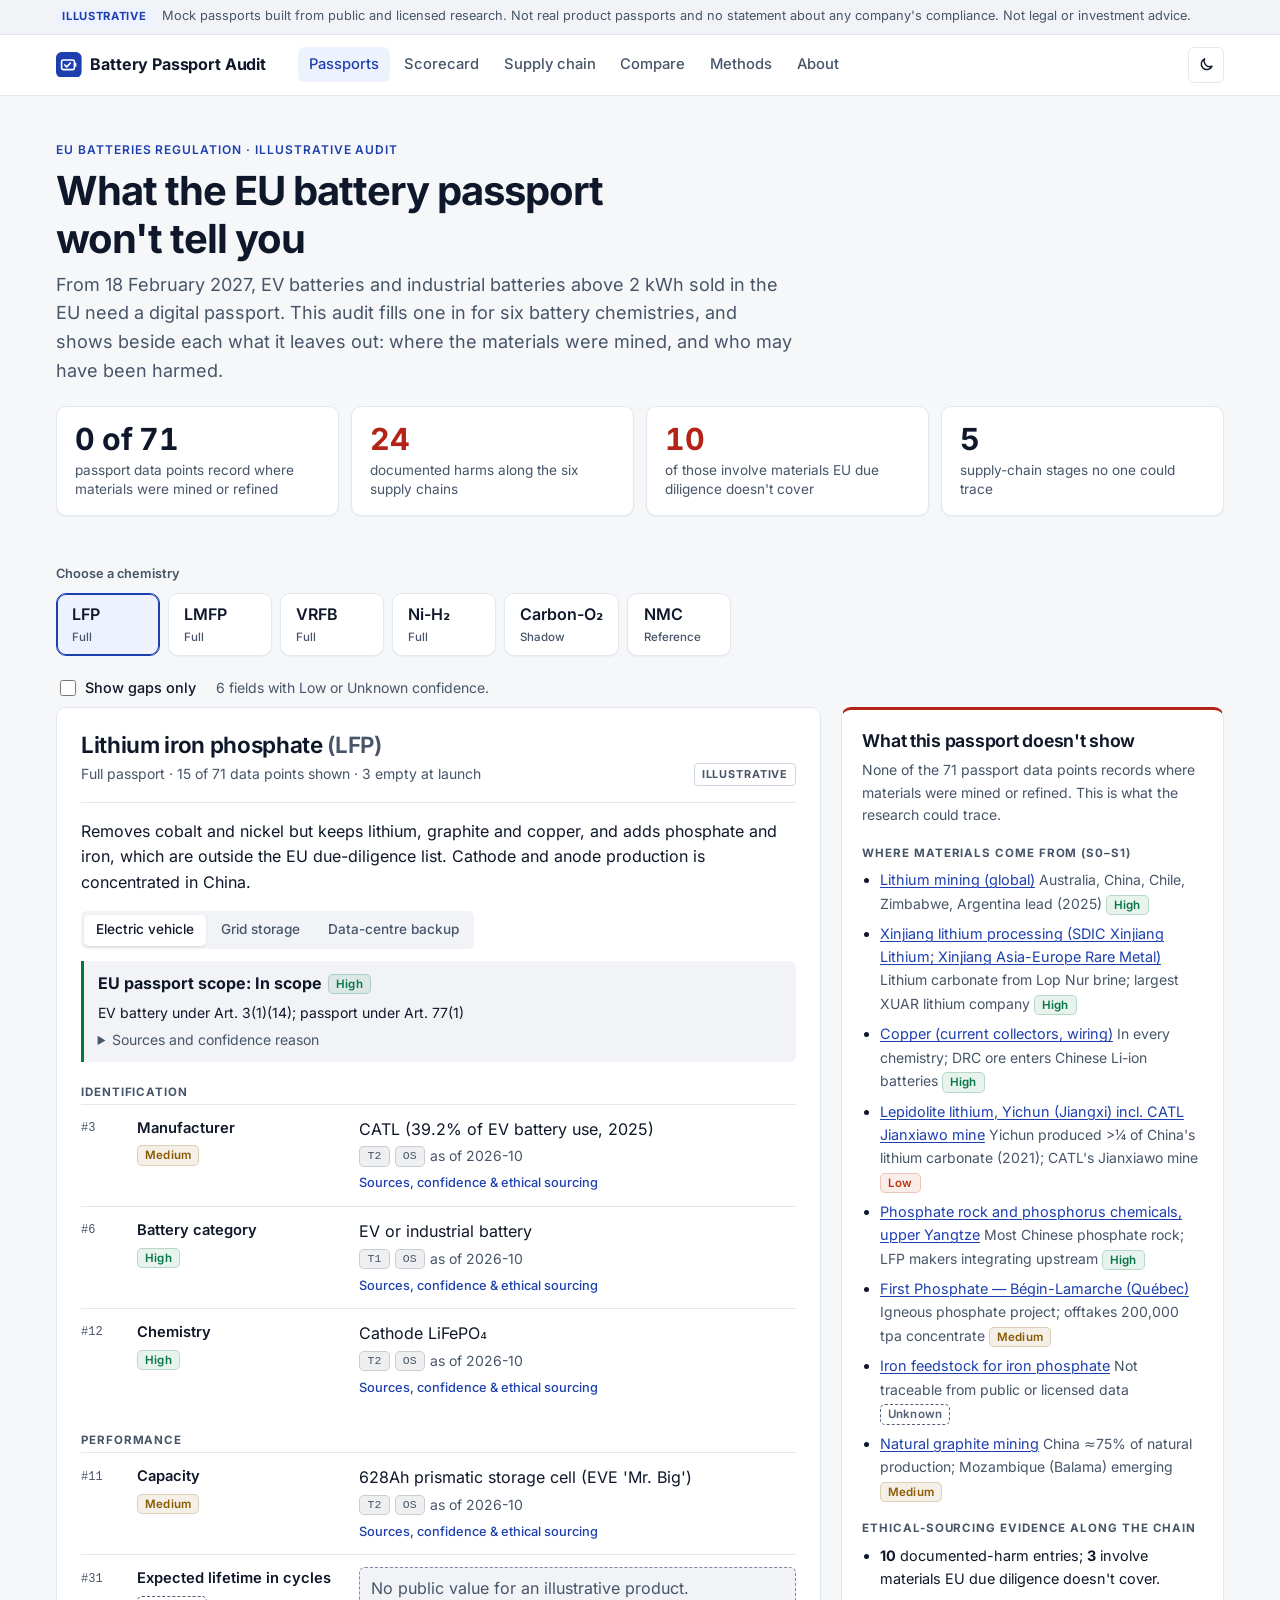
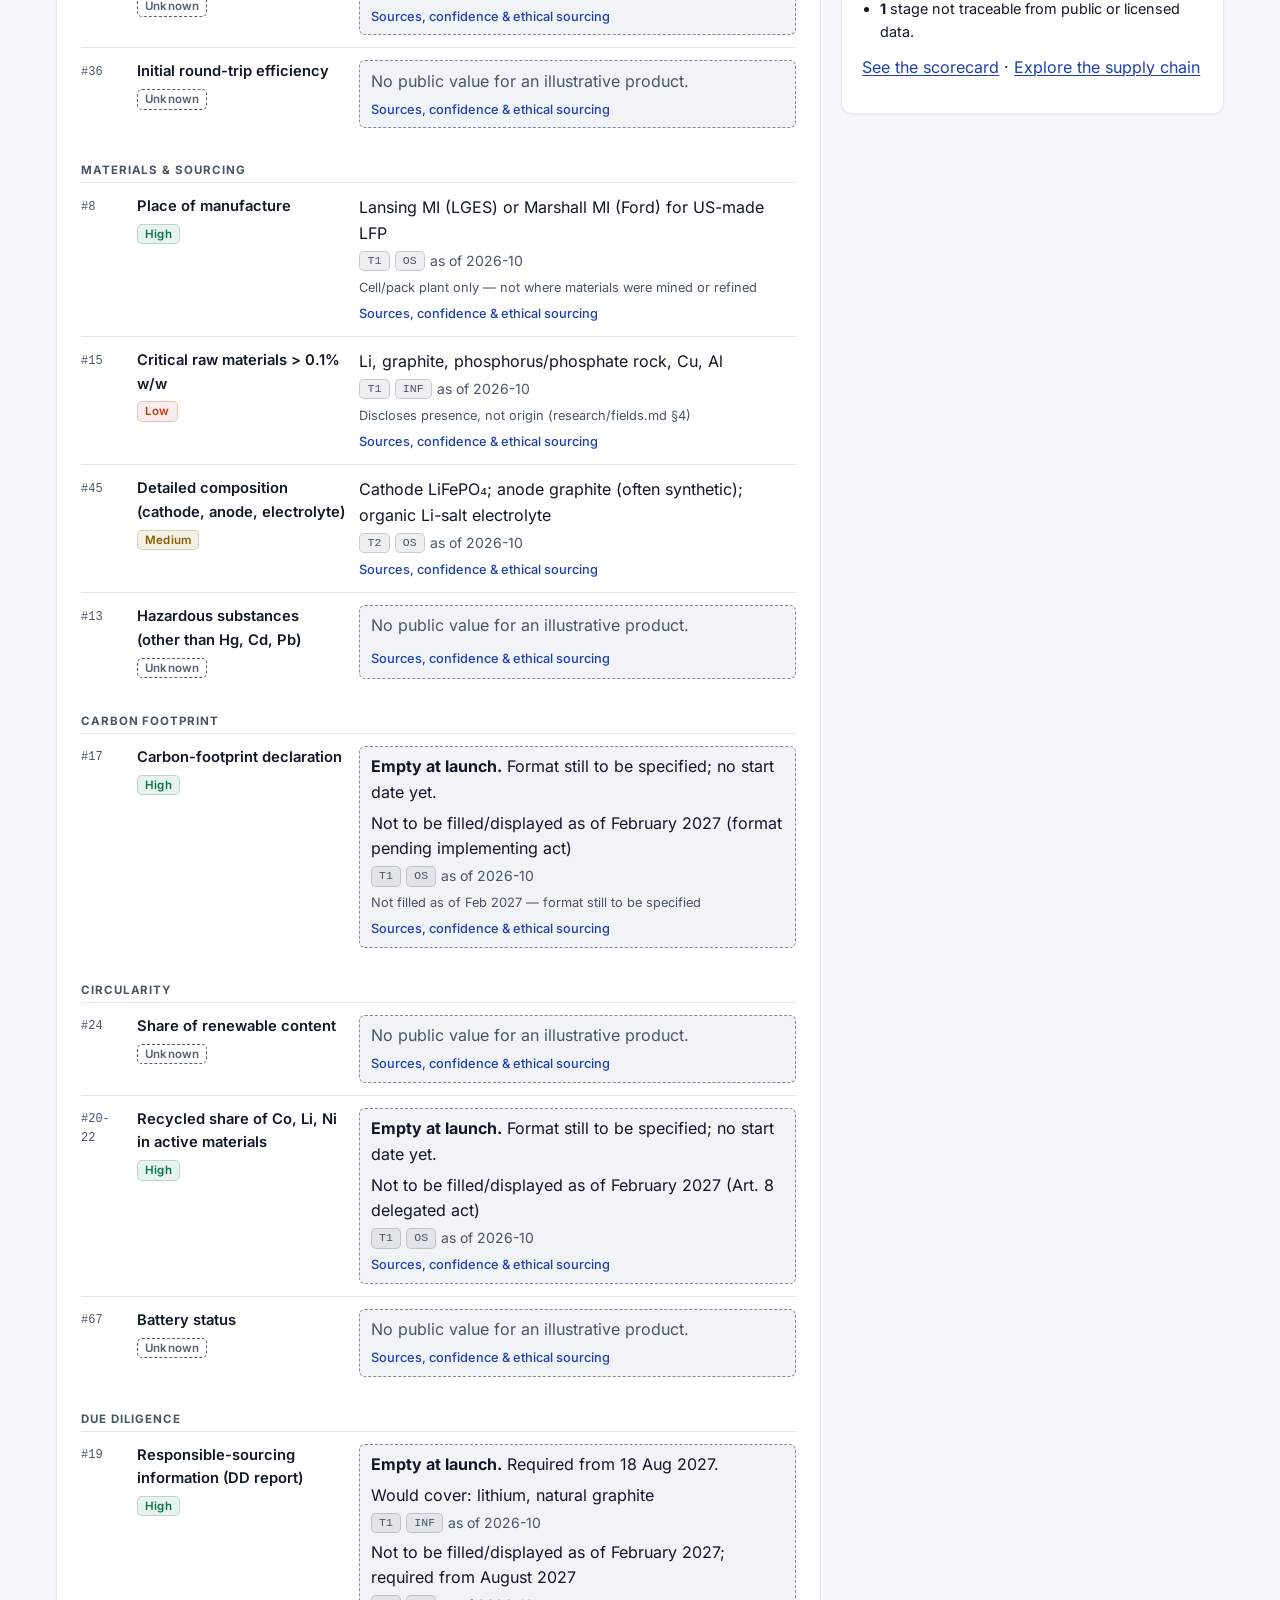
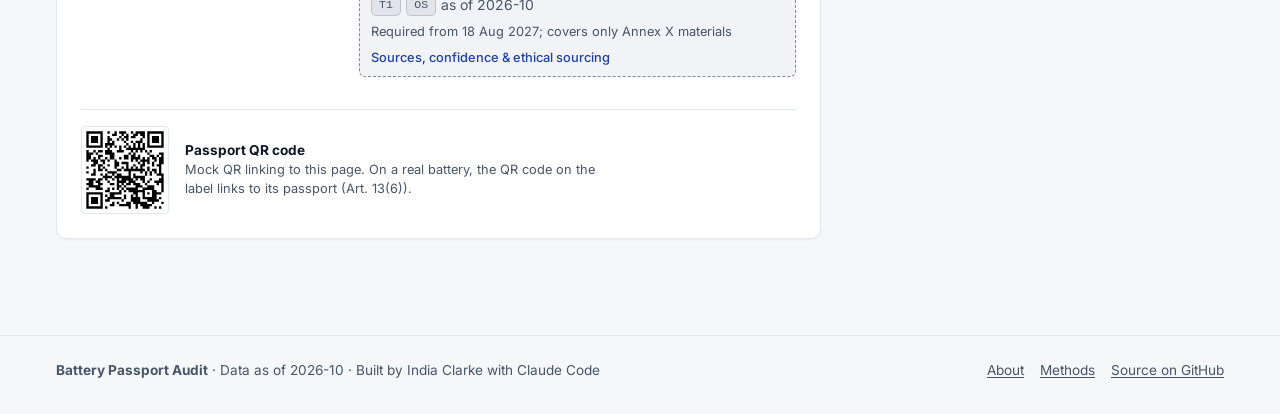
==== commit e0ab8e98: "UX polish: professional visual refresh - Cool slate palette with a deep-blue accent (light and dark)" ====
--- a/index.html
+++ b/index.html
@@ -10,11 +10,17 @@
 </head>
 <body>
 <main id="main" class="wrap">
-  <h1>Battery Passport Audit</h1>
-  <p class="lede">The EU battery passport starts on 18 February 2027. These illustrative passports show what it would say for six battery chemistries,
-    and, beside each one, what it <em>wouldn't</em> tell you about where the materials came from and who may have been harmed.</p>
+  <section class="hero">
+    <span class="eyebrow">EU Batteries Regulation · Illustrative audit</span>
+    <h1>What the EU battery passport won't tell you</h1>
+    <p class="lede">From 18 February 2027, EV batteries and industrial batteries above 2 kWh sold in the EU need a digital passport.
+      This audit fills one in for six battery chemistries, and shows beside each what it leaves out: where the materials were mined, and who may have been harmed.</p>
+    <div class="kpis" id="hero-stats" aria-live="polite"></div>
+  </section>
 
-  <div class="picker" role="group" aria-label="Choose a chemistry" id="picker"></div>
+  <p class="picker-label" id="picker-label">Choose a chemistry</p>
+
+  <div class="picker" role="group" aria-labelledby="picker-label" id="picker"></div>
   <div class="chain-controls"><label class="check"><input type="checkbox" id="gaps"> Show gaps only</label>
     <span class="small muted" id="gaps-note" aria-live="polite"></span></div>
 
@@ -114,7 +120,7 @@
   let svg = "";
   try { const qr = qrcode(0, "M"); qr.addData(url); qr.make(); svg = qr.createSvgTag({ cellSize: 2, margin: 2, scalable: true }); } catch { return ""; }
   return `<figure class="qr"><a href="${esc(url)}" aria-label="QR code linking to this passport page">${svg}</a>
-    <figcaption>Mock QR: links to this page. On a real battery, the QR code links to its passport (Art. 13(6)).</figcaption></figure>`;
+    <figcaption><strong>Passport QR code</strong>Mock QR linking to this page. On a real battery, the QR code on the label links to its passport (Art. 13(6)).</figcaption></figure>`;
 }
 
 function show(id, use) {
@@ -133,7 +139,7 @@
       <div><h2 style="margin:0">${esc(chem.name)} <span class="muted">(${esc(chem.short)})</span></h2>
         <p class="small muted" style="margin:.25rem 0 0">${esc(chem.passport_type === "shadow" ? "Shadow passport" : chem.passport_type === "reference" ? "Reference passport" : "Full passport")}
           · ${fields.length} of 71 data points shown · ${deferred} empty at launch</p></div>
-      <div class="passport-id"><span class="stamp">Illustrative</span>${qrHTML(id)}</div>
+      <span class="stamp">Illustrative</span>
     </div>
     <p>${esc(chem.summary)}</p>
     <div class="use-toggle" role="group" aria-label="Use case">${chem.use_cases.map((x) =>
@@ -142,7 +148,8 @@
     ${GROUPS.map(([g, label]) => {
       const fs = shown.filter((f) => f.category === g);
       return fs.length ? `<section class="field-group"><h3>${label}</h3>${fs.map(fieldHTML).join("")}</section>` : "";
-    }).join("")}`;
+    }).join("")}
+    <div class="passport-foot">${qrHTML(id)}</div>`;
   document.querySelectorAll("#passport [data-field]").forEach((b) => b.addEventListener("click", () =>
     openFieldDetail(fields.find((f) => f.field_id === b.dataset.field), chem, DATA)));
   document.querySelectorAll("#shadow [data-node]").forEach((b) => b.addEventListener("click", (e) => {
@@ -153,9 +160,20 @@
   history.replaceState(null, "", `?chem=${id}&use=${u.use_case}${gapsOnly ? "&gaps=1" : ""}`);
 }
 
+function heroStats(d) {
+  const harm = d.nodes.flatMap((n) => n.ethical_risks).filter((r) => r.signal === "documented-harm");
+  document.getElementById("hero-stats").innerHTML = [
+    ["0 of 71", "passport data points record where materials were mined or refined", ""],
+    [harm.length, "documented harms along the six supply chains", "alert"],
+    [harm.filter((r) => r.eu_dd_coverage === "not-covered").length, "of those involve materials EU due diligence doesn't cover", "alert"],
+    [d.nodes.filter((n) => n.kind === "gap").length, "supply-chain stages no one could trace", ""],
+  ].map(([n, l, c]) => `<div class="card kpi ${c}"><div class="num">${n}</div><div class="lab">${esc(l)}</div></div>`).join("");
+}
+
 loadData().then((d) => {
   DATA = d;
   setAsOf(d);
+  heroStats(d);
   const picker = document.getElementById("picker");
   ORDER.forEach((id) => {
     const c = d.chemById[id];
--- a/assets/styles.css
+++ b/assets/styles.css
@@ -1,264 +1,343 @@
 /* Battery Passport Audit — shared styles. Plain CSS, no build step. */
+
+/* ---------- font (self-hosted, SIL OFL; see assets/fonts/OFL-Inter.txt) ---------- */
+@font-face {
+  font-family: "Inter";
+  src: url("fonts/inter-latin-var.woff2") format("woff2");
+  font-weight: 100 900;
+  font-style: normal;
+  font-display: swap;
+  unicode-range: U+0000-00FF, U+0131, U+0152-0153, U+02BB-02BC, U+02C6, U+02DA, U+02DC, U+0304, U+0308, U+0329, U+2000-206F, U+20AC, U+2122, U+2191, U+2193, U+2212, U+2215, U+FEFF, U+FFFD;
+}
+
+/* ---------- tokens ---------- */
 :root {
-  --bg: #f7f6f2;
+  --bg: #f6f7f9;
   --surface: #ffffff;
-  --surface-2: #efede6;
-  --fg: #1c1c1a;
-  --muted: #5b5a54;
-  --line: #d8d5cb;
-  --accent: #1f5f8b;
+  --surface-2: #f1f3f6;
+  --fg: #0f172a;
+  --muted: #475569;
+  --line: #e2e8f0;
+  --line-strong: #cbd5e1;
+  --accent: #1e40af;
   --accent-fg: #ffffff;
-  --banner: #fff3cf;
-  --banner-line: #e6cf86;
+  --accent-soft: #eef2ff;
   /* signal colours (always paired with a shape and text) */
-  --harm: #a8322a;
-  --flag: #935300;
-  --structural: #5b4ea0;
-  --none: #6c6c66;
-  --gap-line: #8a877c;
+  --harm: #b42318;
+  --flag: #a14306;
+  --structural: #5b21b6;
+  --none: #526075;
+  --gap-line: #7d8aa0;
   /* confidence */
-  --c-high: #1e6b3a;
-  --c-medium: #7a5a00;
-  --c-low: #9a3b12;
-  --c-unknown: #5b5a54;
-  --radius: 6px;
-  --shadow: 0 1px 2px rgba(0, 0, 0, 0.06), 0 2px 8px rgba(0, 0, 0, 0.05);
-  --font: system-ui, -apple-system, "Segoe UI", Roboto, sans-serif;
+  --c-high: #067647;
+  --c-medium: #8a5a00;
+  --c-low: #b93815;
+  --c-unknown: #526075;
+  --radius: 10px;
+  --radius-sm: 6px;
+  --shadow: 0 1px 2px rgba(15, 23, 42, 0.05);
+  --shadow-lg: 0 12px 32px rgba(15, 23, 42, 0.16);
+  --font: "Inter", system-ui, -apple-system, "Segoe UI", Roboto, sans-serif;
   --mono: ui-monospace, SFMono-Regular, Menlo, monospace;
   color-scheme: light;
 }
 @media (prefers-color-scheme: dark) {
   :root:not([data-theme="light"]) {
-    --bg: #151514; --surface: #1d1d1b; --surface-2: #262623; --fg: #ecebe5; --muted: #a8a69d; --line: #3a3934;
-    --accent: #7fb6dd; --accent-fg: #10161b; --banner: #3a321a; --banner-line: #6b5a24;
-    --harm: #f08a7e; --flag: #f0b45c; --structural: #b4a8f0; --none: #a8a69d; --gap-line: #8f8c80;
-    --c-high: #79d29a; --c-medium: #e7c25a; --c-low: #f29a6c; --c-unknown: #a8a69d;
-    --shadow: none; color-scheme: dark;
+    --bg: #0b1220; --surface: #111a2b; --surface-2: #18233a; --fg: #e6ebf2; --muted: #9eabbe; --line: #24324a; --line-strong: #33445f;
+    --accent: #93b4ff; --accent-fg: #0b1220; --accent-soft: #1a2747;
+    --harm: #ff8a7a; --flag: #fdb35a; --structural: #c0aefc; --none: #9eabbe; --gap-line: #6f7f99;
+    --c-high: #5bd69a; --c-medium: #f5c451; --c-low: #ff9b6a; --c-unknown: #9eabbe;
+    --shadow: none; --shadow-lg: 0 12px 32px rgba(0, 0, 0, 0.5); color-scheme: dark;
   }
 }
 :root[data-theme="dark"] {
-  --bg: #151514; --surface: #1d1d1b; --surface-2: #262623; --fg: #ecebe5; --muted: #a8a69d; --line: #3a3934;
-  --accent: #7fb6dd; --accent-fg: #10161b; --banner: #3a321a; --banner-line: #6b5a24;
-  --harm: #f08a7e; --flag: #f0b45c; --structural: #b4a8f0; --none: #a8a69d; --gap-line: #8f8c80;
-  --c-high: #79d29a; --c-medium: #e7c25a; --c-low: #f29a6c; --c-unknown: #a8a69d;
-  --shadow: none; color-scheme: dark;
-}
-
+  --bg: #0b1220; --surface: #111a2b; --surface-2: #18233a; --fg: #e6ebf2; --muted: #9eabbe; --line: #24324a; --line-strong: #33445f;
+  --accent: #93b4ff; --accent-fg: #0b1220; --accent-soft: #1a2747;
+  --harm: #ff8a7a; --flag: #fdb35a; --structural: #c0aefc; --none: #9eabbe; --gap-line: #6f7f99;
+  --c-high: #5bd69a; --c-medium: #f5c451; --c-low: #ff9b6a; --c-unknown: #9eabbe;
+  --shadow: none; --shadow-lg: 0 12px 32px rgba(0, 0, 0, 0.5); color-scheme: dark;
+}
+
+/* ---------- base ---------- */
 * { box-sizing: border-box; }
 html { -webkit-text-size-adjust: 100%; }
-body { margin: 0; background: var(--bg); color: var(--fg); font: 16px/1.55 var(--font); }
-a { color: var(--accent); }
-:focus-visible { outline: 3px solid var(--accent); outline-offset: 2px; border-radius: 3px; }
-h1, h2, h3 { line-height: 1.25; margin: 0 0 0.5rem; }
-h1 { font-size: 1.6rem; }
-h2 { font-size: 1.25rem; margin-top: 1.5rem; }
-h3 { font-size: 1.05rem; }
+body { margin: 0; background: var(--bg); color: var(--fg); font: 16px/1.6 var(--font); font-feature-settings: "cv11", "ss01";
+  -webkit-font-smoothing: antialiased; }
+a { color: var(--accent); text-underline-offset: 2px; text-decoration-thickness: 1px; }
+a:hover { text-decoration-thickness: 2px; }
+:focus-visible { outline: 2px solid var(--accent); outline-offset: 2px; border-radius: 4px; }
+h1, h2, h3 { line-height: 1.2; margin: 0 0 0.5rem; letter-spacing: -0.015em; }
+h1 { font-size: 2rem; font-weight: 700; letter-spacing: -0.025em; }
+h2 { font-size: 1.3rem; font-weight: 650; margin-top: 1.75rem; }
+h3 { font-size: 1.05rem; font-weight: 600; }
 p { margin: 0 0 0.75rem; }
 .muted { color: var(--muted); }
 .small { font-size: 0.875rem; }
 .sr-only { position: absolute; width: 1px; height: 1px; margin: -1px; padding: 0; border: 0; overflow: hidden; clip: rect(0 0 0 0); white-space: nowrap; }
 a.sr-only:focus { position: fixed; top: 0.5rem; left: 0.5rem; width: auto; height: auto; margin: 0; padding: 0.5rem 0.75rem; clip: auto; overflow: visible;
-  z-index: 10; background: var(--surface); color: var(--fg); border: 2px solid var(--accent); border-radius: var(--radius); }
-
-/* layout */
-.wrap { max-width: 72rem; margin: 0 auto; padding: 0 16px; }
-main.wrap { padding-top: 1.25rem; padding-bottom: 3rem; }
-.site-header { background: var(--surface); border-bottom: 1px solid var(--line); }
-.site-header .wrap { display: flex; flex-wrap: wrap; align-items: center; gap: 0.5rem 1.5rem; padding-top: 0.75rem; padding-bottom: 0.75rem; }
-.brand { font-weight: 700; color: var(--fg); text-decoration: none; }
-.nav { display: flex; flex-wrap: wrap; gap: 0.25rem 1rem; }
-.nav a { text-decoration: none; color: var(--muted); padding: 0.25rem 0; border-bottom: 2px solid transparent; }
-.nav a[aria-current="page"] { color: var(--fg); border-bottom-color: var(--accent); }
-.theme-toggle { margin-left: auto; background: none; border: 1px solid var(--line); color: var(--fg); border-radius: var(--radius); padding: 0.25rem 0.6rem; cursor: pointer; font: inherit; font-size: 0.85rem; }
-.banner { background: var(--banner); border-bottom: 1px solid var(--banner-line); font-size: 0.9rem; }
-.banner .wrap { padding-top: 0.5rem; padding-bottom: 0.5rem; }
-.lede { font-size: 1.05rem; max-width: 52rem; }
-.card { background: var(--surface); border: 1px solid var(--line); border-radius: var(--radius); box-shadow: var(--shadow); padding: 1rem; }
-
-/* badges: text first, colour second */
-.badge { display: inline-flex; align-items: center; gap: 0.25rem; font-size: 0.75rem; font-weight: 600; letter-spacing: 0.01em;
-  border: 1px solid currentColor; border-radius: 999px; padding: 0.05rem 0.5rem; white-space: nowrap; line-height: 1.5; }
+  z-index: 20; background: var(--surface); color: var(--fg); border: 2px solid var(--accent); border-radius: var(--radius-sm); }
+[hidden] { display: none !important; }
+
+/* ---------- layout ---------- */
+.wrap { max-width: 76rem; margin: 0 auto; padding: 0 16px; }
+@media (min-width: 640px) { .wrap { padding: 0 24px; } }
+main.wrap { padding-top: 2rem; padding-bottom: 4rem; }
+.lede { font-size: 1.075rem; color: var(--muted); max-width: 46rem; margin-bottom: 1.25rem; }
+.eyebrow { display: inline-block; font-size: 0.75rem; font-weight: 600; letter-spacing: 0.08em; text-transform: uppercase; color: var(--accent); margin-bottom: 0.5rem; }
+.card { background: var(--surface); border: 1px solid var(--line); border-radius: var(--radius); box-shadow: var(--shadow); padding: 1.25rem; }
+main > section + section { margin-top: 2.5rem; }
+
+/* notice strip */
+.banner { background: var(--surface-2); border-bottom: 1px solid var(--line); font-size: 0.8rem; color: var(--muted); }
+.banner .wrap { padding-top: 0.4rem; padding-bottom: 0.4rem; display: flex; gap: 0.6rem; align-items: baseline; }
+.banner strong { flex: none; font-size: 0.7rem; font-weight: 700; letter-spacing: 0.06em; text-transform: uppercase; color: var(--accent);
+  background: var(--accent-soft); border-radius: 4px; padding: 0.05rem 0.4rem; }
+
+/* header */
+.site-header { position: sticky; top: 0; z-index: 10; background: color-mix(in srgb, var(--surface) 92%, transparent);
+  backdrop-filter: saturate(1.4) blur(8px); border-bottom: 1px solid var(--line); }
+.site-header .wrap { display: flex; flex-wrap: wrap; align-items: center; gap: 0.5rem 2rem; min-height: 3.75rem; padding-top: 0.4rem; padding-bottom: 0.4rem; }
+.brand { display: inline-flex; align-items: center; gap: 0.55rem; font-weight: 700; letter-spacing: -0.01em; color: var(--fg); text-decoration: none; }
+.brand svg { width: 1.6rem; height: 1.6rem; flex: none; }
+.nav { display: flex; flex-wrap: wrap; gap: 0.15rem; }
+.nav a { text-decoration: none; color: var(--muted); font-size: 0.92rem; font-weight: 500; padding: 0.35rem 0.7rem; border-radius: var(--radius-sm); }
+.nav a:hover { color: var(--fg); background: var(--surface-2); }
+.nav a[aria-current="page"] { color: var(--accent); background: var(--accent-soft); }
+.theme-toggle { margin-left: auto; display: inline-grid; place-items: center; width: 2.25rem; height: 2.25rem; background: none;
+  border: 1px solid var(--line); color: var(--fg); border-radius: var(--radius-sm); cursor: pointer; padding: 0; }
+.theme-toggle:hover { background: var(--surface-2); }
+.theme-toggle svg { width: 1.05rem; height: 1.05rem; }
+@media (max-width: 760px) {
+  .site-header { position: static; }
+  .site-header .wrap { gap: 0.4rem 0.75rem; }
+  .nav { order: 3; width: 100%; margin: 0 -0.7rem; }
+}
+
+/* footer */
+.footer { border-top: 1px solid var(--line); margin-top: 2rem; padding: 1.5rem 0 2rem; font-size: 0.85rem; color: var(--muted); }
+.footer .wrap { display: flex; flex-wrap: wrap; justify-content: space-between; gap: 0.5rem 2rem; }
+.footer nav { display: flex; gap: 1rem; }
+.footer a { color: var(--muted); }
+
+/* ---------- badges and signals: text first, colour second ---------- */
+.badge { display: inline-flex; align-items: center; gap: 0.25rem; font-size: 0.72rem; font-weight: 600; letter-spacing: 0.01em; line-height: 1.6;
+  border: 1px solid color-mix(in srgb, currentColor 22%, transparent); background: color-mix(in srgb, currentColor 9%, transparent);
+  border-radius: 5px; padding: 0 0.45rem; white-space: nowrap; }
 .badge.tier, .badge.tag { color: var(--muted); font-family: var(--mono); font-weight: 500; }
 .badge.conf-High { color: var(--c-high); }
 .badge.conf-Medium { color: var(--c-medium); }
 .badge.conf-Low { color: var(--c-low); }
-.badge.conf-Unknown { color: var(--c-unknown); border-style: dashed; }
+.badge.conf-Unknown { color: var(--c-unknown); border: 1px dashed currentColor; background: none; }
+.badge.shadow-tag { color: var(--structural); border-style: dashed; }
 .sig { font-weight: 600; white-space: nowrap; }
 .sig-documented-harm { color: var(--harm); }
 .sig-screening-flag { color: var(--flag); }
 .sig-structural { color: var(--structural); }
 .sig-no-known-evidence { color: var(--none); }
-.cov { font-size: 0.8rem; white-space: nowrap; }
-.cov-not-covered { font-weight: 700; }
-
-/* tables */
-.table-scroll { position: relative; overflow-x: auto; border: 1px solid var(--line); border-radius: var(--radius); background: var(--surface); }
+.cov { font-size: 0.8rem; white-space: nowrap; color: var(--muted); }
+.cov-not-covered { font-weight: 700; color: var(--fg); }
+.legend { display: flex; flex-wrap: wrap; gap: 0.4rem 1.25rem; font-size: 0.82rem; margin: 0.75rem 0 1rem; color: var(--muted); }
+.cell-gap { border: 1.5px dashed var(--gap-line); border-radius: var(--radius-sm); }
+
+/* ---------- controls ---------- */
+.picker { display: flex; flex-wrap: wrap; gap: 0.5rem; margin: 0.5rem 0 1.25rem; }
+.picker button { font: inherit; font-weight: 600; background: var(--surface); color: var(--fg); border: 1px solid var(--line); border-radius: var(--radius);
+  padding: 0.55rem 0.95rem; cursor: pointer; text-align: left; min-width: 6.5rem; box-shadow: var(--shadow); transition: border-color 0.12s, background 0.12s; }
+.picker button:hover { border-color: var(--line-strong); }
+.picker button[aria-pressed="true"] { border-color: var(--accent); background: var(--accent-soft); box-shadow: inset 0 0 0 1px var(--accent); }
+.picker .pt { display: block; font-size: 0.72rem; font-weight: 500; color: var(--muted); text-transform: capitalize; }
+.picker-label { font-size: 0.8rem; font-weight: 600; color: var(--muted); margin: 0; }
+.use-toggle { display: inline-flex; flex-wrap: wrap; gap: 0.2rem; padding: 0.2rem; margin: 0.25rem 0 0.75rem; background: var(--surface-2); border-radius: var(--radius-sm); }
+.use-toggle button { font: inherit; font-size: 0.85rem; font-weight: 500; background: none; color: var(--muted); border: 0; border-radius: 5px; padding: 0.3rem 0.75rem; cursor: pointer; }
+.use-toggle button[aria-pressed="true"] { background: var(--surface); color: var(--fg); box-shadow: 0 1px 2px rgba(15, 23, 42, 0.12); }
+.chain-controls { display: flex; flex-wrap: wrap; align-items: center; gap: 0.6rem 1.25rem; margin: 0.5rem 0; font-size: 0.9rem; }
+.chain-controls label { color: var(--muted); font-weight: 500; }
+.chain-controls select { font: inherit; font-size: 0.88rem; color: var(--fg); margin-left: 0.4rem; padding: 0.35rem 0.5rem; max-width: 22rem;
+  background: var(--surface); border: 1px solid var(--line-strong); border-radius: var(--radius-sm); }
+.chain-controls .check { display: inline-flex; align-items: center; gap: 0.4rem; color: var(--fg); }
+.chain-controls input[type="checkbox"] { width: 1rem; height: 1rem; accent-color: var(--accent); }
+.open-detail { font: inherit; font-size: 0.8rem; font-weight: 500; background: none; border: 0; color: var(--accent); cursor: pointer; padding: 0; justify-self: start; }
+.open-detail:hover { text-decoration: underline; }
+
+/* ---------- tables ---------- */
+.table-scroll { position: relative; overflow-x: auto; border: 1px solid var(--line); border-radius: var(--radius); background: var(--surface); box-shadow: var(--shadow); }
 table { border-collapse: collapse; width: 100%; font-size: 0.9rem; }
-th, td { text-align: left; vertical-align: top; padding: 0.5rem 0.6rem; border-bottom: 1px solid var(--line); }
-th { background: var(--surface-2); font-weight: 600; }
-tr:last-child td { border-bottom: 0; }
-
-/* scorecard grid */
-.scorecard th[scope="row"] { min-width: 6.5rem; }
-.scorecard td, .scorecard th { padding: 0.4rem 0.35rem; }
+th, td { text-align: left; vertical-align: top; padding: 0.65rem 0.75rem; border-bottom: 1px solid var(--line); }
+thead th { background: var(--surface-2); font-size: 0.78rem; font-weight: 600; color: var(--muted); }
+tbody th { font-weight: 600; background: var(--surface); }
+tbody tr:last-child > * { border-bottom: 0; }
+.table-scroll tbody th[scope="row"] { position: sticky; left: 0; z-index: 1; }
+
+/* ---------- KPIs ---------- */
+.kpis { display: grid; grid-template-columns: repeat(auto-fit, minmax(13rem, 1fr)); gap: 0.75rem; margin: 1rem 0 1.5rem; }
+.kpi { padding: 1rem 1.15rem; }
+.kpi .num { font-size: 1.9rem; font-weight: 700; letter-spacing: -0.02em; font-variant-numeric: tabular-nums; line-height: 1.1; margin-bottom: 0.3rem; }
+.kpi .lab { font-size: 0.85rem; color: var(--muted); line-height: 1.4; }
+@media (max-width: 640px) { .kpis { grid-template-columns: 1fr 1fr; gap: 0.5rem; } .kpi .num { font-size: 1.4rem; } .kpi { padding: 0.75rem; } }
+
+/* ---------- home hero (passports page) ---------- */
+.hero { padding: 0.5rem 0 1.5rem; }
+.hero h1 { font-size: clamp(1.75rem, 1.2rem + 2vw, 2.5rem); max-width: 40rem; }
+.hero .lede { font-size: 1.125rem; }
+.hero .kpi.alert .num { color: var(--harm); }
+
+/* ---------- scorecard ---------- */
+.scorecard th[scope="row"] { min-width: 7rem; }
+.scorecard td, .scorecard th { padding: 0.45rem 0.4rem; }
+.cell-btn { all: unset; display: block; width: 100%; min-width: 6.4rem; cursor: pointer; border-radius: var(--radius-sm); padding: 0.45rem; box-sizing: border-box; }
+.cell-btn:hover { background: var(--surface-2); }
+.cell-btn:focus-visible { outline: 2px solid var(--accent); }
+.cell-btn .sig { display: block; font-size: 0.85rem; }
+.cell-btn .cats { display: block; font-family: var(--mono); font-size: 0.7rem; color: var(--muted); margin: 0.2rem 0; }
+.cell-btn .meta { display: block; font-size: 0.74rem; color: var(--muted); }
 .cell-btn .meta.nc { color: var(--fg); font-weight: 700; }
-.cell-btn { all: unset; display: block; width: 100%; min-width: 6.2rem; cursor: pointer; border-radius: 4px; padding: 0.35rem; box-sizing: border-box; }
-.cell-btn:hover { background: var(--surface-2); }
-.cell-btn:focus-visible { outline: 3px solid var(--accent); }
-.cell-btn .sig { display: block; font-size: 0.85rem; }
-.cell-btn .cats { display: block; font-family: var(--mono); font-size: 0.72rem; color: var(--muted); margin: 0.15rem 0; }
-.cell-btn .meta { display: block; font-size: 0.75rem; color: var(--muted); }
-.cell-empty { color: var(--muted); font-size: 0.8rem; }
-.cell-gap { border: 1.5px dashed var(--gap-line); border-radius: 4px; }
-td.selected { background: var(--surface-2); }
-
-/* panel / drawer */
-.panel { margin-top: 1rem; }
-.risk-list { list-style: none; padding: 0; margin: 0; display: grid; gap: 0.75rem; }
-.risk-list li { border-left: 4px solid var(--line); padding: 0.25rem 0 0.25rem 0.75rem; }
+.cell-empty { color: var(--muted); font-size: 0.78rem; }
+td.selected { background: var(--accent-soft); }
+
+/* ---------- risk lists and panels ---------- */
+.panel { margin-top: 1.25rem; }
+.risk-list { list-style: none; padding: 0; margin: 0; display: grid; gap: 0.9rem; }
+.risk-list li { border-left: 3px solid var(--line-strong); padding: 0.15rem 0 0.15rem 0.85rem; }
 .risk-list li.documented-harm { border-left-color: var(--harm); }
 .risk-list li.screening-flag { border-left-color: var(--flag); }
 .risk-list li.structural { border-left-color: var(--structural); }
-.risk-list .chips { display: flex; flex-wrap: wrap; gap: 0.35rem; margin: 0.25rem 0; }
-.sources { font-size: 0.85rem; margin: 0.25rem 0 0; padding-left: 1.1rem; }
+.risk-list .chips { display: flex; flex-wrap: wrap; gap: 0.35rem; align-items: center; margin: 0.25rem 0; }
+.sources { font-size: 0.83rem; margin: 0.3rem 0 0; padding-left: 1.1rem; }
+.sources li { margin-bottom: 0.15rem; }
 .flag-label { font-size: 0.8rem; font-style: italic; color: var(--muted); }
 
-.legend { display: flex; flex-wrap: wrap; gap: 0.5rem 1.25rem; font-size: 0.85rem; margin: 0.75rem 0 1rem; }
-.kpis { display: grid; grid-template-columns: repeat(auto-fit, minmax(13rem, 1fr)); gap: 0.75rem; margin: 1rem 0; }
-.kpi .num { font-size: 1.6rem; font-weight: 700; }
-.kpi .lab { font-size: 0.85rem; color: var(--muted); }
-.footer { border-top: 1px solid var(--line); margin-top: 3rem; padding: 1rem 0; font-size: 0.85rem; color: var(--muted); }
-
-@media (max-width: 640px) {
-  h1 { font-size: 1.35rem; }
-  .theme-toggle { margin-left: 0; }
-}
-@media print { .site-header, .theme-toggle { display: none; } }
-
-/* passport page */
-.picker { display: flex; flex-wrap: wrap; gap: 0.5rem; margin: 1rem 0; }
-.picker button { font: inherit; background: var(--surface); color: var(--fg); border: 1px solid var(--line); border-radius: var(--radius);
-  padding: 0.45rem 0.8rem; cursor: pointer; text-align: left; }
-.picker button[aria-pressed="true"] { border-color: var(--accent); box-shadow: inset 0 0 0 1px var(--accent); }
-.picker .pt { display: block; font-size: 0.75rem; color: var(--muted); }
-.passport-layout { display: grid; grid-template-columns: minmax(0, 2fr) minmax(0, 1fr); gap: 1rem; align-items: start; }
+/* ---------- passport ---------- */
+.passport-layout { display: grid; grid-template-columns: minmax(0, 2fr) minmax(0, 1fr); gap: 1.25rem; align-items: start; }
 @media (max-width: 900px) { .passport-layout { grid-template-columns: minmax(0, 1fr); } }
-.passport { border-width: 2px; }
-.passport-head { display: flex; flex-wrap: wrap; justify-content: space-between; gap: 0.5rem; border-bottom: 1px solid var(--line); padding-bottom: 0.75rem; margin-bottom: 0.5rem; }
-.stamp { font-size: 0.75rem; font-weight: 700; letter-spacing: 0.08em; text-transform: uppercase; color: var(--flag); border: 2px solid currentColor;
-  border-radius: 4px; padding: 0.1rem 0.45rem; align-self: flex-start; }
-.field-group h3 { font-size: 0.8rem; text-transform: uppercase; letter-spacing: 0.06em; color: var(--muted); margin: 1rem 0 0.25rem; }
-.field { display: grid; grid-template-columns: 2.6rem minmax(0, 13rem) minmax(0, 1fr); gap: 0.25rem 0.75rem; padding: 0.55rem 0; border-top: 1px solid var(--line); }
-.field .no { font-family: var(--mono); font-size: 0.8rem; color: var(--muted); padding-top: 0.1rem; }
+.passport { padding: 1.5rem; }
+.passport-head { display: flex; flex-wrap: wrap; justify-content: space-between; gap: 0.75rem; border-bottom: 1px solid var(--line); padding-bottom: 1rem; margin-bottom: 1rem; }
+.passport-head h2 { font-size: 1.4rem; }
+.stamp { font-size: 0.68rem; font-weight: 700; letter-spacing: 0.08em; text-transform: uppercase; color: var(--muted);
+  border: 1px solid var(--line-strong); border-radius: 4px; padding: 0.1rem 0.45rem; align-self: flex-end; }
+.passport-foot { border-top: 1px solid var(--line); margin-top: 1.25rem; padding-top: 1rem; }
+.qr { margin: 0; display: flex; align-items: center; gap: 1rem; }
+.qr a { flex: none; }
+.qr svg { width: 5.5rem; height: 5.5rem; display: block; background: #fff; border-radius: 4px; padding: 2px; border: 1px solid var(--line); }
+.qr figcaption { font-size: 0.8rem; color: var(--muted); line-height: 1.45; max-width: 26rem; }
+.qr figcaption strong { display: block; color: var(--fg); font-size: 0.85rem; }
+.field-group h3 { font-size: 0.72rem; font-weight: 700; text-transform: uppercase; letter-spacing: 0.08em; color: var(--muted); margin: 1.5rem 0 0.25rem; }
+.field { display: grid; grid-template-columns: 2.6rem minmax(0, 13rem) minmax(0, 1fr); gap: 0.25rem 0.9rem; padding: 0.75rem 0; border-top: 1px solid var(--line); }
+.field .no { font-family: var(--mono); font-size: 0.75rem; color: var(--muted); padding-top: 0.15rem; }
 .field .label { font-weight: 600; font-size: 0.92rem; }
+.field .label > div { margin-top: 0.2rem; }
 .field .vals { display: grid; gap: 0.35rem; }
-.field .val .chips { display: flex; flex-wrap: wrap; gap: 0.3rem; margin-top: 0.15rem; }
+.field .val .chips { display: flex; flex-wrap: wrap; gap: 0.3rem; align-items: center; margin-top: 0.2rem; }
 .field .conflict-row { display: grid; grid-template-columns: repeat(auto-fit, minmax(9rem, 1fr)); gap: 0.5rem; }
-.field .conflict-row .val { border: 1px solid var(--line); border-radius: 4px; padding: 0.35rem 0.5rem; }
+.field .conflict-row .val { border: 1px solid var(--line); border-radius: var(--radius-sm); padding: 0.4rem 0.55rem; }
 .val.superseded { opacity: 0.7; text-decoration: line-through; }
-.field.deferred .vals, .field.empty .vals { border: 1.5px dashed var(--gap-line); border-radius: 4px; padding: 0.35rem 0.5rem; }
+.field.deferred .vals, .field.empty .vals { border: 1.5px dashed var(--gap-line); border-radius: var(--radius-sm); padding: 0.45rem 0.65rem; background: var(--surface-2); }
 .field .note { font-size: 0.8rem; color: var(--muted); }
-.open-detail { font: inherit; font-size: 0.8rem; background: none; border: 0; color: var(--accent); text-decoration: underline; cursor: pointer; padding: 0; justify-self: start; }
-@media (max-width: 640px) { .field { grid-template-columns: 2.2rem minmax(0, 1fr); } .field .vals { grid-column: 1 / -1; } }
+@media (max-width: 640px) { .field { grid-template-columns: 2.2rem minmax(0, 1fr); } .field .vals { grid-column: 1 / -1; } .passport { padding: 1rem; } }
+.shadow-panel { position: sticky; top: 4.75rem; border-top: 3px solid var(--harm); }
+@media (max-width: 900px) { .shadow-panel { position: static; } }
 .shadow-panel h2 { margin-top: 0; font-size: 1.1rem; }
+.shadow-panel h3 { font-size: 0.72rem; font-weight: 700; text-transform: uppercase; letter-spacing: 0.08em; color: var(--muted); margin: 1.25rem 0 0.5rem; }
 .shadow-panel ul { padding-left: 1.1rem; margin: 0.25rem 0 0.75rem; font-size: 0.9rem; }
-.shadow-panel li { margin-bottom: 0.3rem; }
-.use-toggle { display: flex; flex-wrap: wrap; gap: 0; margin: 0.5rem 0; }
-.use-toggle button { font: inherit; font-size: 0.85rem; background: var(--surface); color: var(--fg); border: 1px solid var(--line); padding: 0.3rem 0.7rem; cursor: pointer; margin-left: -1px; }
-.use-toggle button:first-child { border-radius: var(--radius) 0 0 var(--radius); margin-left: 0; }
-.use-toggle button:last-child { border-radius: 0 var(--radius) var(--radius) 0; }
-.use-toggle button[aria-pressed="true"] { background: var(--accent); color: var(--accent-fg); border-color: var(--accent); position: relative; }
-.scope { border-left: 4px solid var(--c-high); background: var(--surface-2); padding: 0.5rem 0.75rem; border-radius: 0 4px 4px 0; margin-bottom: 0.5rem; display: grid; gap: 0.25rem; }
-.scope .chips { display: flex; flex-wrap: wrap; gap: 0.35rem; align-items: center; }
+.shadow-panel li { margin-bottom: 0.45rem; }
+.scope { border-left: 3px solid var(--c-high); background: var(--surface-2); padding: 0.65rem 0.85rem; border-radius: 0 var(--radius-sm) var(--radius-sm) 0;
+  margin-bottom: 0.75rem; display: grid; gap: 0.3rem; }
+.scope .chips { display: flex; flex-wrap: wrap; gap: 0.4rem; align-items: center; }
 .scope-likely, .scope-unclear { border-left-color: var(--c-medium); }
 .scope-out-of-scope { border-left-color: var(--c-low); }
-.badge.shadow-tag { color: var(--structural); border-style: dashed; }
-/* detail panel */
+details summary { cursor: pointer; color: var(--muted); }
+
+/* ---------- detail dialog ---------- */
 dialog.detail { border: 1px solid var(--line); border-radius: var(--radius); background: var(--surface); color: var(--fg); padding: 0;
-  width: min(44rem, 100vw - 2rem); max-height: calc(100vh - 2rem); margin: 1rem 1rem 1rem auto; box-shadow: var(--shadow); }
-dialog.detail::backdrop { background: rgba(0, 0, 0, 0.35); }
-.detail-inner { padding: 1rem 1.25rem 1.5rem; }
+  width: min(44rem, 100vw - 2rem); max-height: calc(100vh - 2rem); margin: 1rem 1rem 1rem auto; box-shadow: var(--shadow-lg); }
+dialog.detail::backdrop { background: rgba(15, 23, 42, 0.45); }
+.detail-inner { padding: 1.25rem 1.5rem 1.75rem; }
 .detail-head { display: flex; justify-content: space-between; gap: 1rem; align-items: flex-start; }
 .detail-head h2 { margin-top: 0; }
-.detail-close { font: inherit; background: none; border: 1px solid var(--line); border-radius: var(--radius); color: var(--fg); cursor: pointer; padding: 0.15rem 0.55rem; }
-.tabs { display: flex; gap: 0.25rem; border-bottom: 1px solid var(--line); margin: 0.5rem 0 1rem; }
-.tabs [role="tab"] { font: inherit; background: none; border: 0; border-bottom: 3px solid transparent; color: var(--muted); padding: 0.4rem 0.6rem; cursor: pointer; }
-.tabs [role="tab"][aria-selected="true"] { color: var(--fg); border-bottom-color: var(--accent); font-weight: 600; }
-.detail h4 { font-size: 0.95rem; margin: 1rem 0 0.4rem; }
-.detail .val { margin-bottom: 0.5rem; }
-.detail .val .chips { display: flex; flex-wrap: wrap; gap: 0.3rem; margin-top: 0.15rem; }
+.detail-close { font: inherit; background: none; border: 1px solid var(--line); border-radius: var(--radius-sm); color: var(--fg); cursor: pointer; width: 2rem; height: 2rem; }
+.detail-close:hover { background: var(--surface-2); }
+.tabs { display: flex; gap: 0.25rem; border-bottom: 1px solid var(--line); margin: 0.75rem 0 1rem; }
+.tabs [role="tab"] { font: inherit; font-size: 0.92rem; font-weight: 500; background: none; border: 0; border-bottom: 2px solid transparent; color: var(--muted); padding: 0.5rem 0.75rem; cursor: pointer; margin-bottom: -1px; }
+.tabs [role="tab"][aria-selected="true"] { color: var(--accent); border-bottom-color: var(--accent); font-weight: 600; }
+.detail h4 { font-size: 0.95rem; margin: 1.25rem 0 0.5rem; }
+.detail .val { margin-bottom: 0.6rem; }
+.detail .val .chips { display: flex; flex-wrap: wrap; gap: 0.3rem; margin-top: 0.2rem; }
 .detail .conflict-row { display: grid; grid-template-columns: repeat(auto-fit, minmax(12rem, 1fr)); gap: 0.5rem; }
-.detail .conflict-row .val { border: 1px solid var(--line); border-radius: 4px; padding: 0.4rem 0.5rem; }
+.detail .conflict-row .val { border: 1px solid var(--line); border-radius: var(--radius-sm); padding: 0.45rem 0.6rem; }
 @media (max-width: 640px) { dialog.detail { width: 100vw; max-width: 100vw; max-height: 100vh; height: 100vh; margin: 0; border-radius: 0; } }
-/* supply-chain explorer */
-.chain-controls { display: flex; flex-wrap: wrap; align-items: center; gap: 0.5rem 1rem; margin: 0.5rem 0; }
-.chain-controls select { font: inherit; font-size: 0.9rem; margin-left: 0.4rem; padding: 0.25rem 0.4rem; background: var(--surface); color: var(--fg); border: 1px solid var(--line); border-radius: var(--radius); }
-.chain { position: relative; background: var(--surface); border: 1px solid var(--line); border-radius: var(--radius); padding: 0.75rem; }
+
+/* ---------- supply-chain explorer ---------- */
+.chain { position: relative; background: var(--surface); border: 1px solid var(--line); border-radius: var(--radius); padding: 1rem; box-shadow: var(--shadow); }
 .chain-edges { position: absolute; inset: 0; pointer-events: none; overflow: visible; }
-.chain-edges .edge { fill: none; stroke: var(--gap-line); stroke-width: 1.5; }
-.chain-edges .edge.conf-Low, .chain-edges .edge.conf-Unknown { stroke-dasharray: 4 4; }
+.chain-edges .edge { fill: none; stroke: var(--line-strong); stroke-width: 1.5; }
+.chain-edges .edge.conf-Low, .chain-edges .edge.conf-Unknown { stroke-dasharray: 4 4; stroke: var(--gap-line); }
 .chain-edges .edge.dim { opacity: 0.2; }
+.chain-edges .edge.ov-ownership, .chain-edges .edge.ov-capital { stroke: var(--accent); stroke-width: 2; }
+.chain-edges .edge.ov-capital { stroke-dasharray: 6 3; }
 .chain-cols { position: relative; display: grid; grid-template-columns: repeat(6, minmax(0, 1fr)); gap: 1.75rem; }
+.chain-cols.with-own { grid-template-columns: repeat(7, minmax(0, 1fr)); gap: 1.4rem; }
 .col { display: flex; flex-direction: column; gap: 0.6rem; }
-.col-head { font-size: 0.85rem; margin: 0 0 0.25rem; font-family: var(--mono); }
-.col-head span, .list-head span { display: block; font-family: var(--font); font-weight: 400; font-size: 0.75rem; color: var(--muted); }
-.node { font: inherit; text-align: left; background: var(--surface); color: var(--fg); border: 1.5px solid var(--line); border-radius: var(--radius);
-  padding: 0.4rem 0.5rem; cursor: pointer; display: grid; gap: 0.15rem; width: 100%; transition: opacity 0.15s; }
+.own-col { border-left: 1px dashed var(--line-strong); padding-left: 0.6rem; }
+.col-head { font-size: 0.8rem; font-weight: 700; margin: 0 0 0.35rem; font-family: var(--mono); color: var(--accent); }
+.col-head span, .list-head span { display: block; font-family: var(--font); font-weight: 500; font-size: 0.74rem; color: var(--muted); }
+.node { font: inherit; text-align: left; background: var(--surface); color: var(--fg); border: 1px solid var(--line-strong); border-radius: var(--radius-sm);
+  padding: 0.5rem 0.6rem; cursor: pointer; display: grid; gap: 0.2rem; width: 100%; box-shadow: var(--shadow); transition: opacity 0.15s, border-color 0.12s; }
 .node:hover { border-color: var(--accent); }
-.node.gap { border-style: dashed; border-color: var(--gap-line); background: var(--surface-2); }
-.node.dim { opacity: 0.35; }
+.node.gap { border-style: dashed; border-color: var(--gap-line); background: var(--surface-2); box-shadow: none; }
+.node.dim { opacity: 0.3; }
+.node.pol-hit { border-color: var(--flag); box-shadow: 0 0 0 2px color-mix(in srgb, var(--flag) 45%, transparent); }
 .node-name { font-size: 0.8rem; font-weight: 600; line-height: 1.3; }
 .node-meta { font-size: 0.7rem; color: var(--muted); }
 .node-badge { font-size: 0.75rem; display: flex; flex-wrap: wrap; gap: 0.15rem 0.4rem; align-items: baseline; }
-.node-cats { font-family: var(--mono); font-size: 0.65rem; color: var(--muted); }
-.chain-list { display: none; }
-.list-head { font-size: 1rem; margin: 1.25rem 0 0.5rem; }
-.list-item { margin-bottom: 0.6rem; }
-.edge-text { font-size: 0.8rem; color: var(--muted); padding-left: 0.75rem; }
-@media (max-width: 899px) { .chain { display: none; } .chain-list { display: block; } .node-name { font-size: 0.9rem; } }
-@media (prefers-reduced-motion: reduce) { .node { transition: none; } }
-.chain-controls .check { display: inline-flex; align-items: center; gap: 0.35rem; }
-.chain-cols.with-own { grid-template-columns: repeat(7, minmax(0, 1fr)); gap: 1.4rem; }
-.own-col { border-left: 1px dashed var(--line); padding-left: 0.6rem; }
-.chain-edges .edge.ov-ownership, .chain-edges .edge.ov-capital { stroke: var(--accent); stroke-width: 2; }
-.chain-edges .edge.ov-capital { stroke-dasharray: 6 3; }
-.node-own { font-size: 0.7rem; color: var(--accent); border-top: 1px solid var(--line); padding-top: 0.2rem; margin-top: 0.1rem; }
+.node-cats { font-family: var(--mono); font-size: 0.64rem; color: var(--muted); }
+.node-own { font-size: 0.7rem; color: var(--accent); border-top: 1px solid var(--line); padding-top: 0.25rem; margin-top: 0.1rem; }
+.node-pol { font-size: 0.7rem; color: var(--fg); border-top: 1px solid var(--line); padding-top: 0.25rem; margin-top: 0.1rem; }
+.node-pol strong { color: var(--flag); }
+.node-pol .asof { color: var(--muted); white-space: nowrap; }
 .legend-own { display: inline-flex; align-items: center; gap: 0.35rem; color: var(--accent); }
 .legend-own line { stroke: var(--accent); stroke-width: 2; }
 .legend-own .lg-cap { stroke-dasharray: 6 3; }
-.node.pol-hit { border-color: var(--flag); box-shadow: 0 0 0 2px var(--flag); }
-.node-pol { font-size: 0.7rem; color: var(--fg); border-top: 1px solid var(--line); padding-top: 0.2rem; margin-top: 0.1rem; }
-.node-pol strong { color: var(--flag); }
-.node-pol .asof { color: var(--muted); white-space: nowrap; }
-[hidden] { display: none !important; }
-.chain-controls select { max-width: 22rem; }
-/* compare page */
-.toc { margin: 0.5rem 0 1rem; }
-main > section + section { margin-top: 2rem; }
-.bar { display: block; position: relative; background: var(--surface-2); border-radius: 3px; height: 1.3rem; min-width: 6rem; }
-.bar::before { content: ""; position: absolute; inset: 0 auto 0 0; width: var(--w); background: var(--flag); opacity: 0.35; border-radius: 3px; }
-.bar span { position: relative; padding-left: 0.35rem; font-weight: 700; font-size: 0.85rem; }
-.depth { font-size: 0.8rem; font-weight: 600; padding: 0.05rem 0.45rem; border-radius: 4px; border: 1px solid currentColor; white-space: nowrap; }
+.chain-list { display: none; }
+.list-head { font-size: 1rem; margin: 1.5rem 0 0.5rem; }
+.list-item { margin-bottom: 0.6rem; }
+.edge-text { font-size: 0.8rem; color: var(--muted); padding: 0.2rem 0 0 0.75rem; }
+@media (max-width: 899px) { .chain { display: none; } .chain-list { display: block; } .node-name { font-size: 0.9rem; } }
+@media (prefers-reduced-motion: reduce) { .node, .picker button { transition: none; } }
+
+/* ---------- compare ---------- */
+.toc { display: flex; flex-wrap: wrap; gap: 0.35rem; margin: 0 0 1.5rem; }
+.toc a { font-size: 0.82rem; font-weight: 500; text-decoration: none; color: var(--muted); background: var(--surface); border: 1px solid var(--line); border-radius: 999px; padding: 0.2rem 0.7rem; }
+.toc a:hover { color: var(--accent); border-color: var(--accent); }
+.bar { display: block; position: relative; background: var(--surface-2); border-radius: 4px; height: 1.35rem; min-width: 6rem; overflow: hidden; }
+.bar::before { content: ""; position: absolute; inset: 0 auto 0 0; width: var(--w); background: color-mix(in srgb, var(--accent) 22%, transparent); }
+.bar span { position: relative; padding-left: 0.4rem; font-weight: 700; font-size: 0.82rem; font-variant-numeric: tabular-nums; }
+.depth { font-size: 0.76rem; font-weight: 600; padding: 0 0.45rem; border-radius: 5px; white-space: nowrap;
+  border: 1px solid color-mix(in srgb, currentColor 25%, transparent); background: color-mix(in srgb, currentColor 9%, transparent); }
 .depth-Entity { color: var(--c-high); }
 .depth-Country { color: var(--c-medium); }
 .depth-Low { color: var(--c-low); }
-.depth-Gap { color: var(--c-unknown); border-style: dashed; }
+.depth-Gap { color: var(--c-unknown); border: 1px dashed currentColor; background: none; }
 .scope-cell { font-weight: 600; }
 .scope-cell.scope-out-of-scope { color: var(--c-low); }
 #t-minerals td { text-align: center; }
+.mcell { white-space: nowrap; }
 .mcell .sig { font-size: 1.05rem; text-decoration: none; }
-.mcell.nc, .nc-key { background: color-mix(in srgb, var(--harm) 12%, transparent); }
-.nc-key { padding: 0 0.3rem; border-radius: 3px; }
-.passport-id { display: flex; flex-direction: column; align-items: flex-end; gap: 0.4rem; }
-.qr { margin: 0; width: 7.5rem; text-align: center; }
-.qr svg { width: 5.5rem; height: 5.5rem; display: block; margin: 0 auto; background: #fff; border-radius: 3px; }
-.qr svg rect[fill="white"], .qr svg rect[fill="#ffffff"] { fill: #fff; }
-.qr figcaption { font-size: 0.65rem; color: var(--muted); line-height: 1.3; margin-top: 0.2rem; }
-.prose > * { max-width: 52rem; }
+.mcell.nc, .nc-key { background: color-mix(in srgb, var(--harm) 10%, transparent); }
+.nc-key { padding: 0 0.3rem; border-radius: 4px; }
+
+/* ---------- prose pages (methods, about) ---------- */
+.prose > * { max-width: 48rem; }
 .prose ul, .prose ol { padding-left: 1.3rem; }
-.prose li { margin-bottom: 0.35rem; }
-.prose h3 { margin-top: 1.25rem; }
+.prose li { margin-bottom: 0.4rem; }
+.prose h3 { margin-top: 1.5rem; }
 .prose .table-scroll { margin: 0.5rem 0 1rem; }
-.table-scroll tbody th[scope="row"] { position: sticky; left: 0; z-index: 1; }
-.mcell { white-space: nowrap; }
-@media (max-width: 640px) { .kpis { grid-template-columns: 1fr 1fr; gap: 0.5rem; } .kpi .num { font-size: 1.3rem; } .kpi { padding: 0.6rem; } }
+.steps li { margin-bottom: 0.7rem; }
+dl.pages { margin: 0.5rem 0; }
+dl.pages dt { font-weight: 650; margin-top: 0.9rem; }
+dl.pages dd { margin: 0.15rem 0 0; color: var(--muted); }
+.read-list { list-style: none; padding-left: 0 !important; }
+.read-list li { margin-bottom: 0.7rem; }
+.read-list .badge, .read-list .sig { margin-right: 0.15rem; }
+
+/* ---------- small screens and print ---------- */
+@media (max-width: 640px) { h1 { font-size: 1.6rem; } main.wrap { padding-top: 1.25rem; } }
+@media print { .site-header, .theme-toggle, .banner { display: none; } body { background: #fff; } }
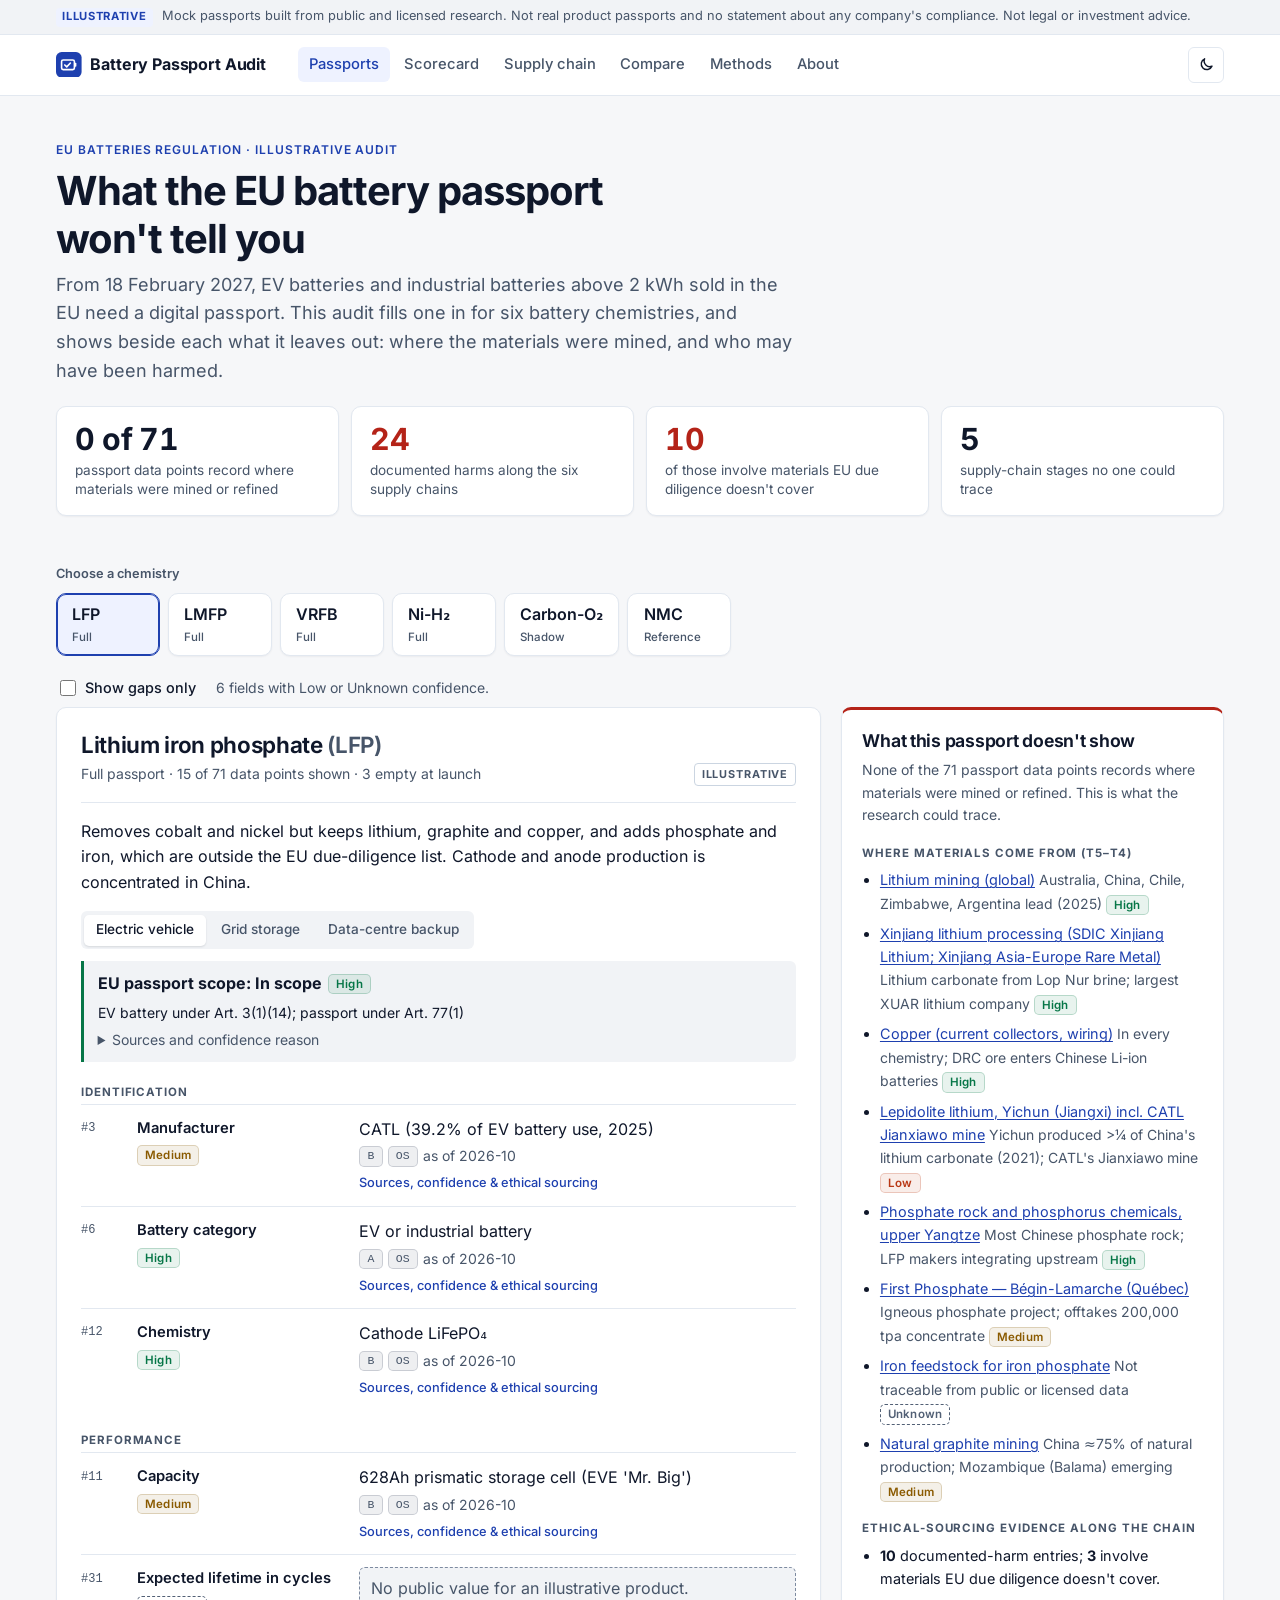
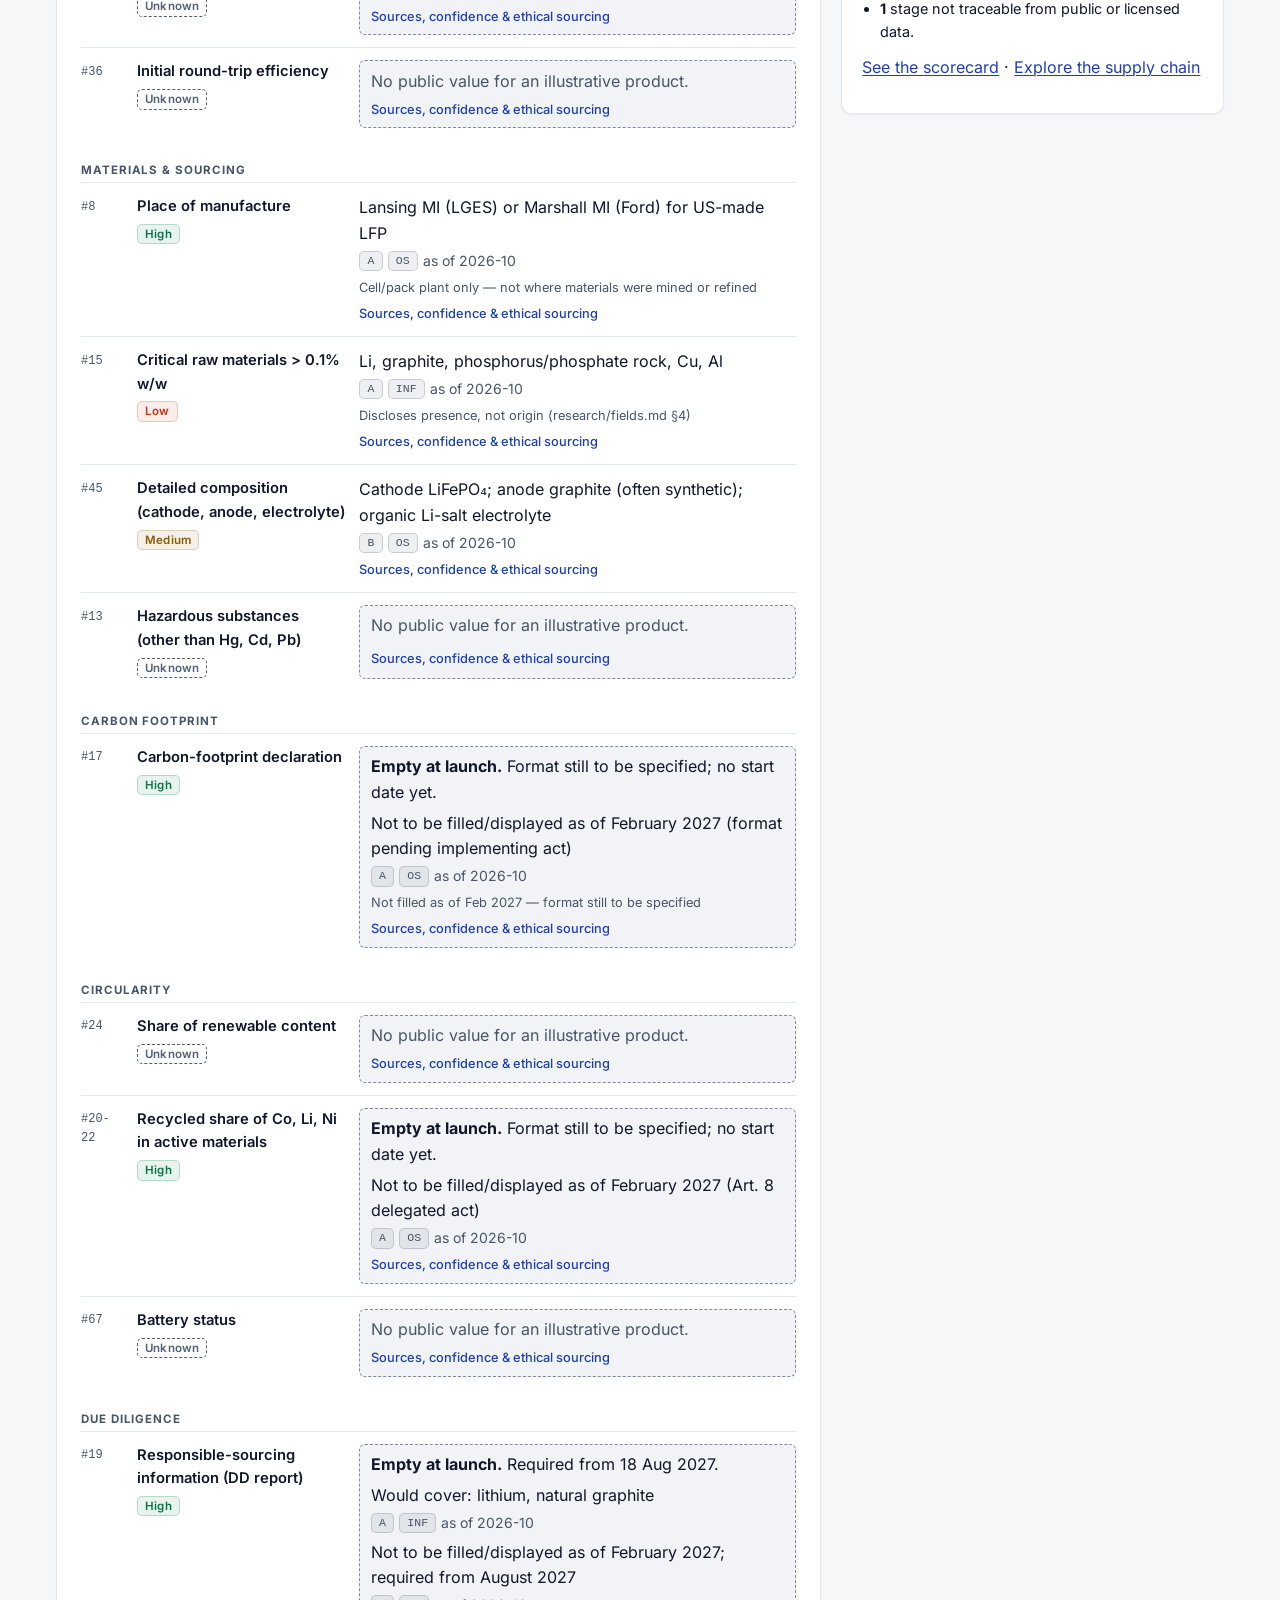
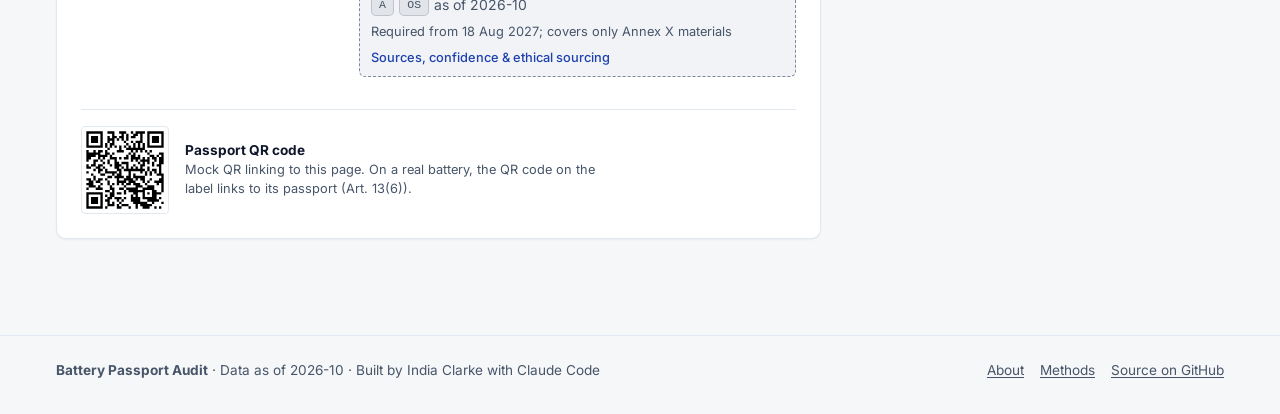
==== commit b19dec03: "Relabel supply-chain tiers (T0-T5) and evidence grades (A-C); explain the diamond - Stages now displ" ====
--- a/index.html
+++ b/index.html
@@ -87,7 +87,7 @@
   const gaps = nodes.filter((n) => n.kind === "gap");
   return `<h2>What this passport doesn't show</h2>
     <p class="small muted">None of the 71 passport data points records where materials were mined or refined. This is what the research could trace.</p>
-    <h3>Where materials come from (S0–S1)</h3>
+    <h3>Where materials come from (T5–T4)</h3>
     <ul>${upstream.map((n) => `<li><a href="supply-chain.html?chem=${chem.id}&node=${encodeURIComponent(n.id)}" data-node="${esc(n.id)}">${esc(n.name)}</a>
       <span class="small muted">${esc(n.role)}</span> ${confBadge(n.confidence)}</li>`).join("") || "<li>Nothing traceable</li>"}</ul>
     <h3>Ethical-sourcing evidence along the chain</h3>
--- a/assets/styles.css
+++ b/assets/styles.css
@@ -341,3 +341,4 @@
 /* ---------- small screens and print ---------- */
 @media (max-width: 640px) { h1 { font-size: 1.6rem; } main.wrap { padding-top: 1.25rem; } }
 @media print { .site-header, .theme-toggle, .banner { display: none; } body { background: #fff; } }
+.legend-note { font-size: 0.82rem; color: var(--muted); margin: -0.5rem 0 1rem; }
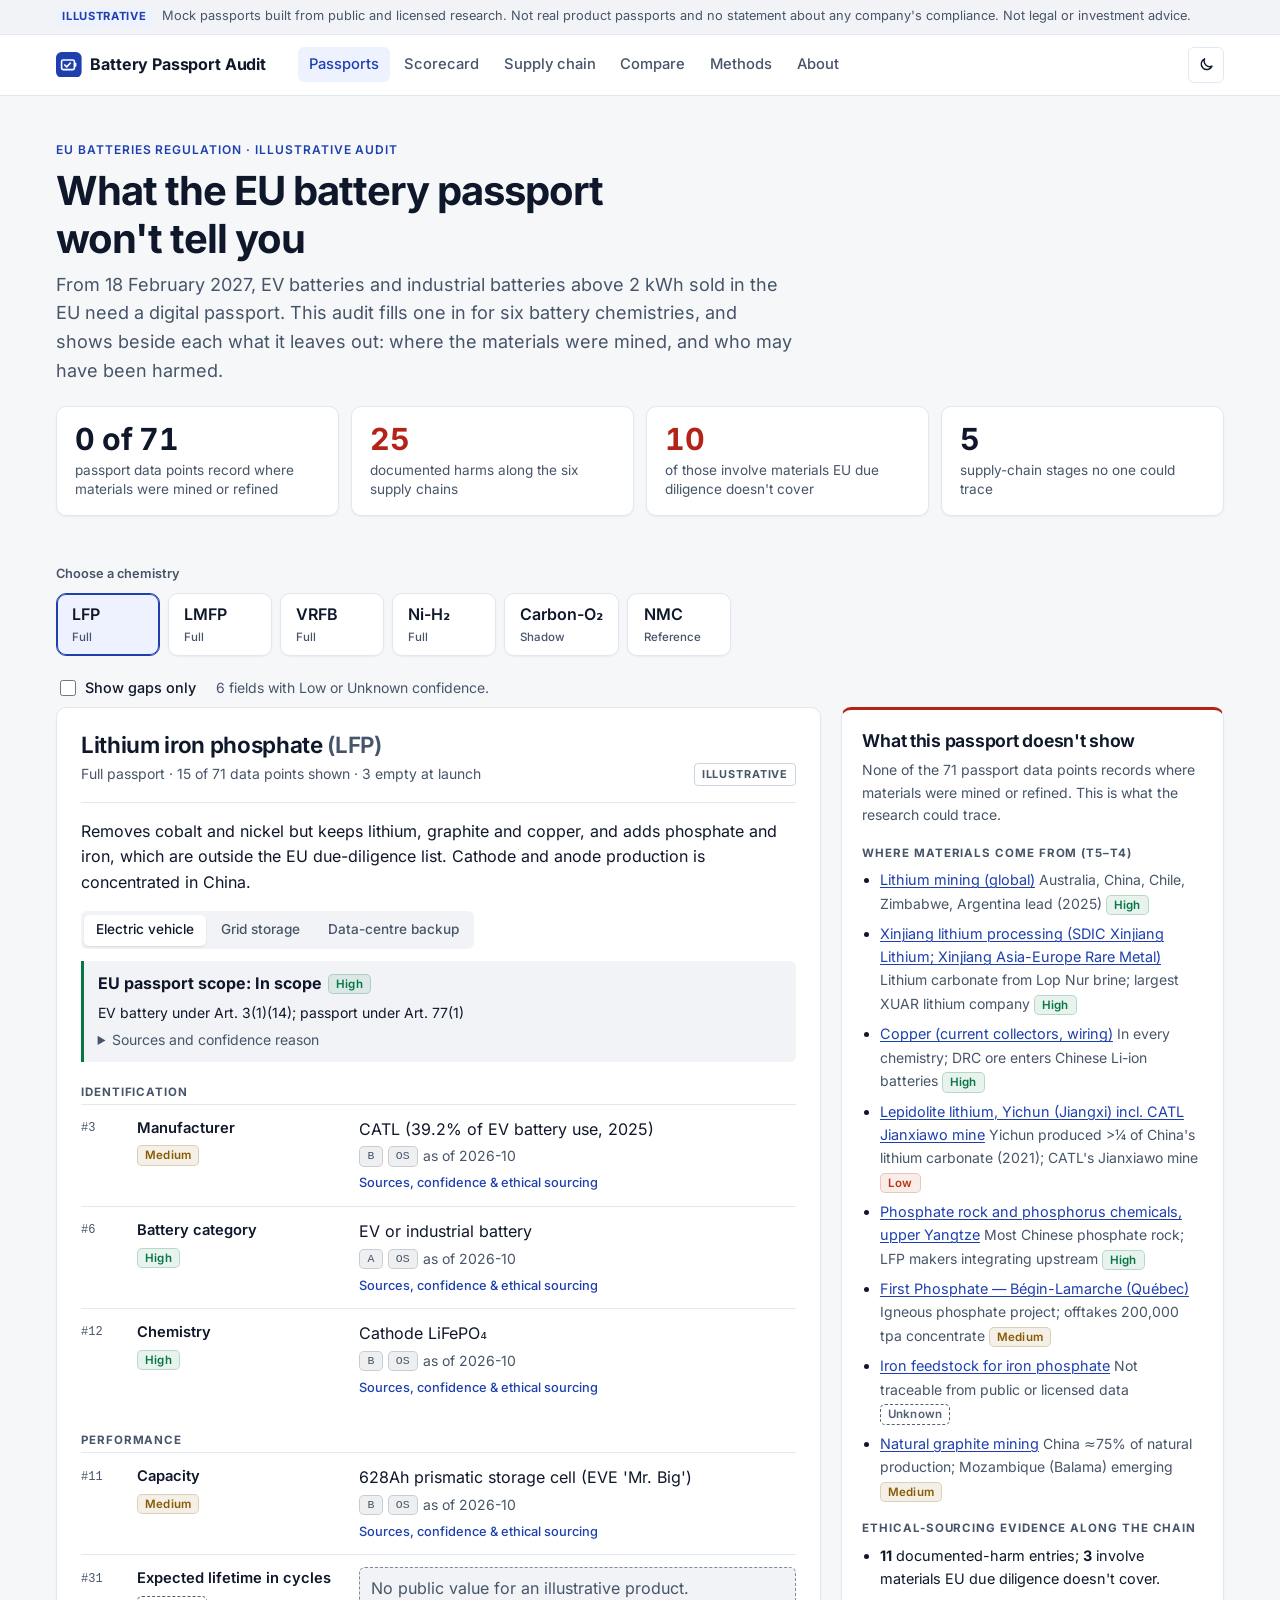
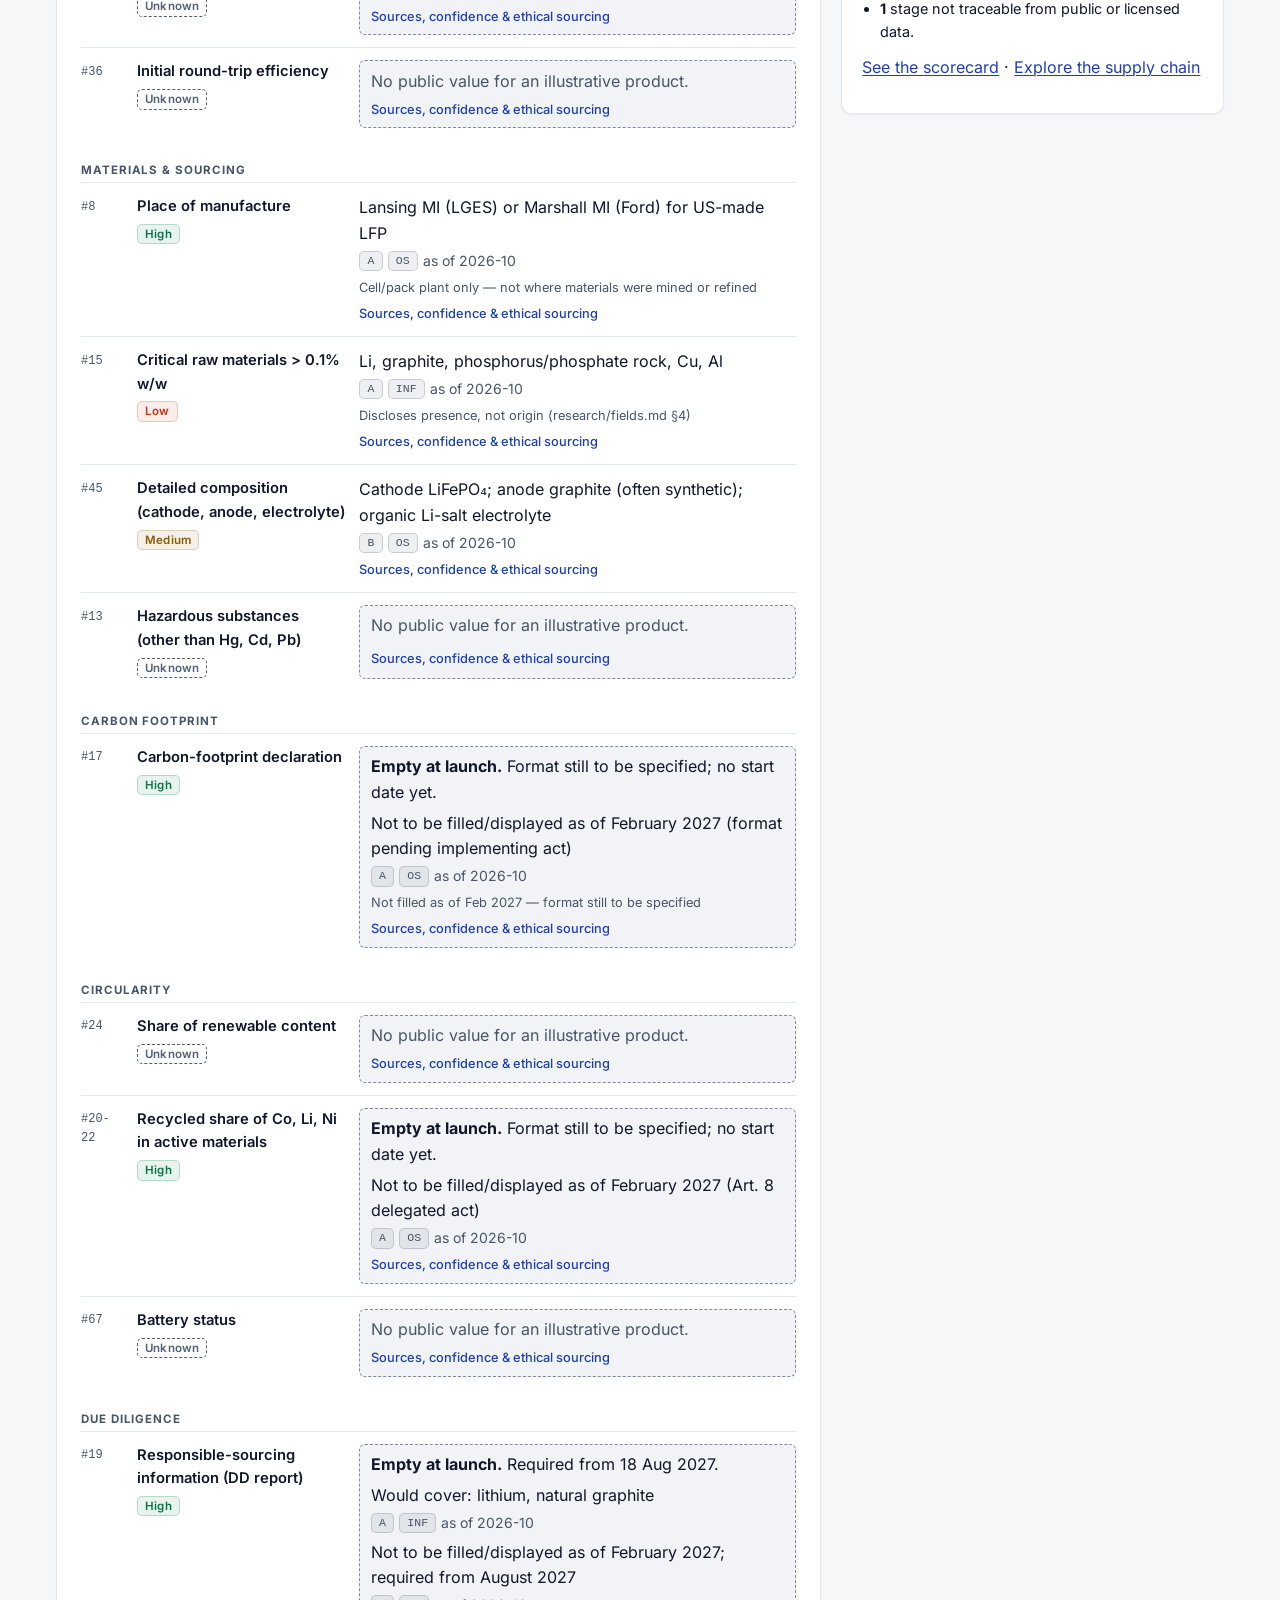
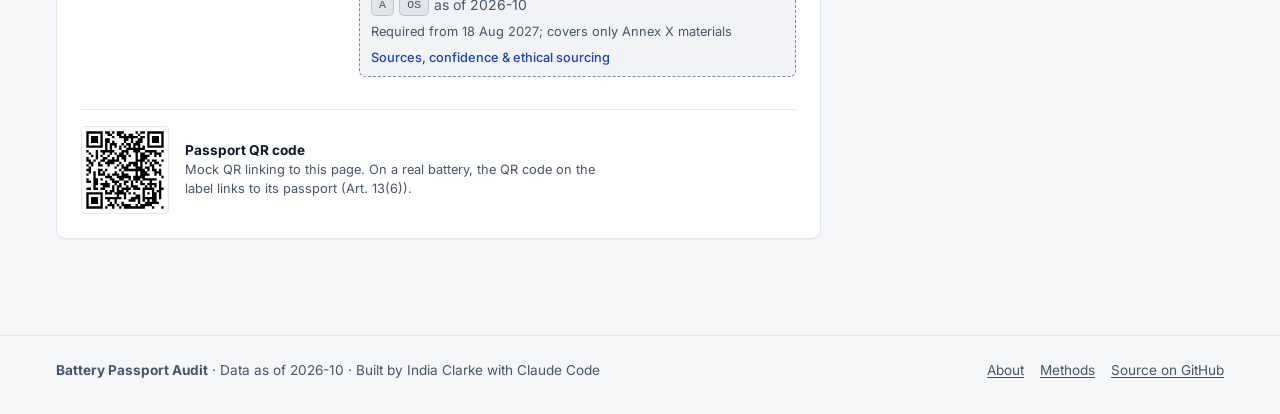
==== commit d903c364: "LFP: more named companies per tier Research (research/lfp.md, new expansion section, L13-L19) then d" ====
--- a/index.html
+++ b/index.html
@@ -31,7 +31,7 @@
 </main>
 
 <script type="module">
-import { loadData, shell, setAsOf, fail, esc, confBadge, tierBadge, tagBadge, sourceLinks, STAGE_LABEL, SIGNAL, param, openFieldDetail, openNodeDetail, isGapField } from "./assets/app.js";
+import { loadData, shell, setAsOf, fail, esc, confBadge, tierBadge, tagBadge, sourceLinks, STAGE_LABEL, SIGNAL, param, openFieldDetail, openNodeDetail, isGapField, isConflict } from "./assets/app.js";
 shell("index.html");
 
 const ORDER = ["lfp", "lmfp", "vrfb", "ni-h2", "carbon-o2", "nmc"];
@@ -63,7 +63,7 @@
     body = `<div><strong>Not applicable.</strong></div>`;
   } else if (empty) {
     body = `<div class="muted">No public value for an illustrative product.</div>`;
-  } else if (f.values.length > 1) {
+  } else if (isConflict(f)) {
     body = `<div class="conflict-row">${f.values.map(valueHTML).join("")}</div>`;
   } else {
     body = valueHTML(f.values[0]);
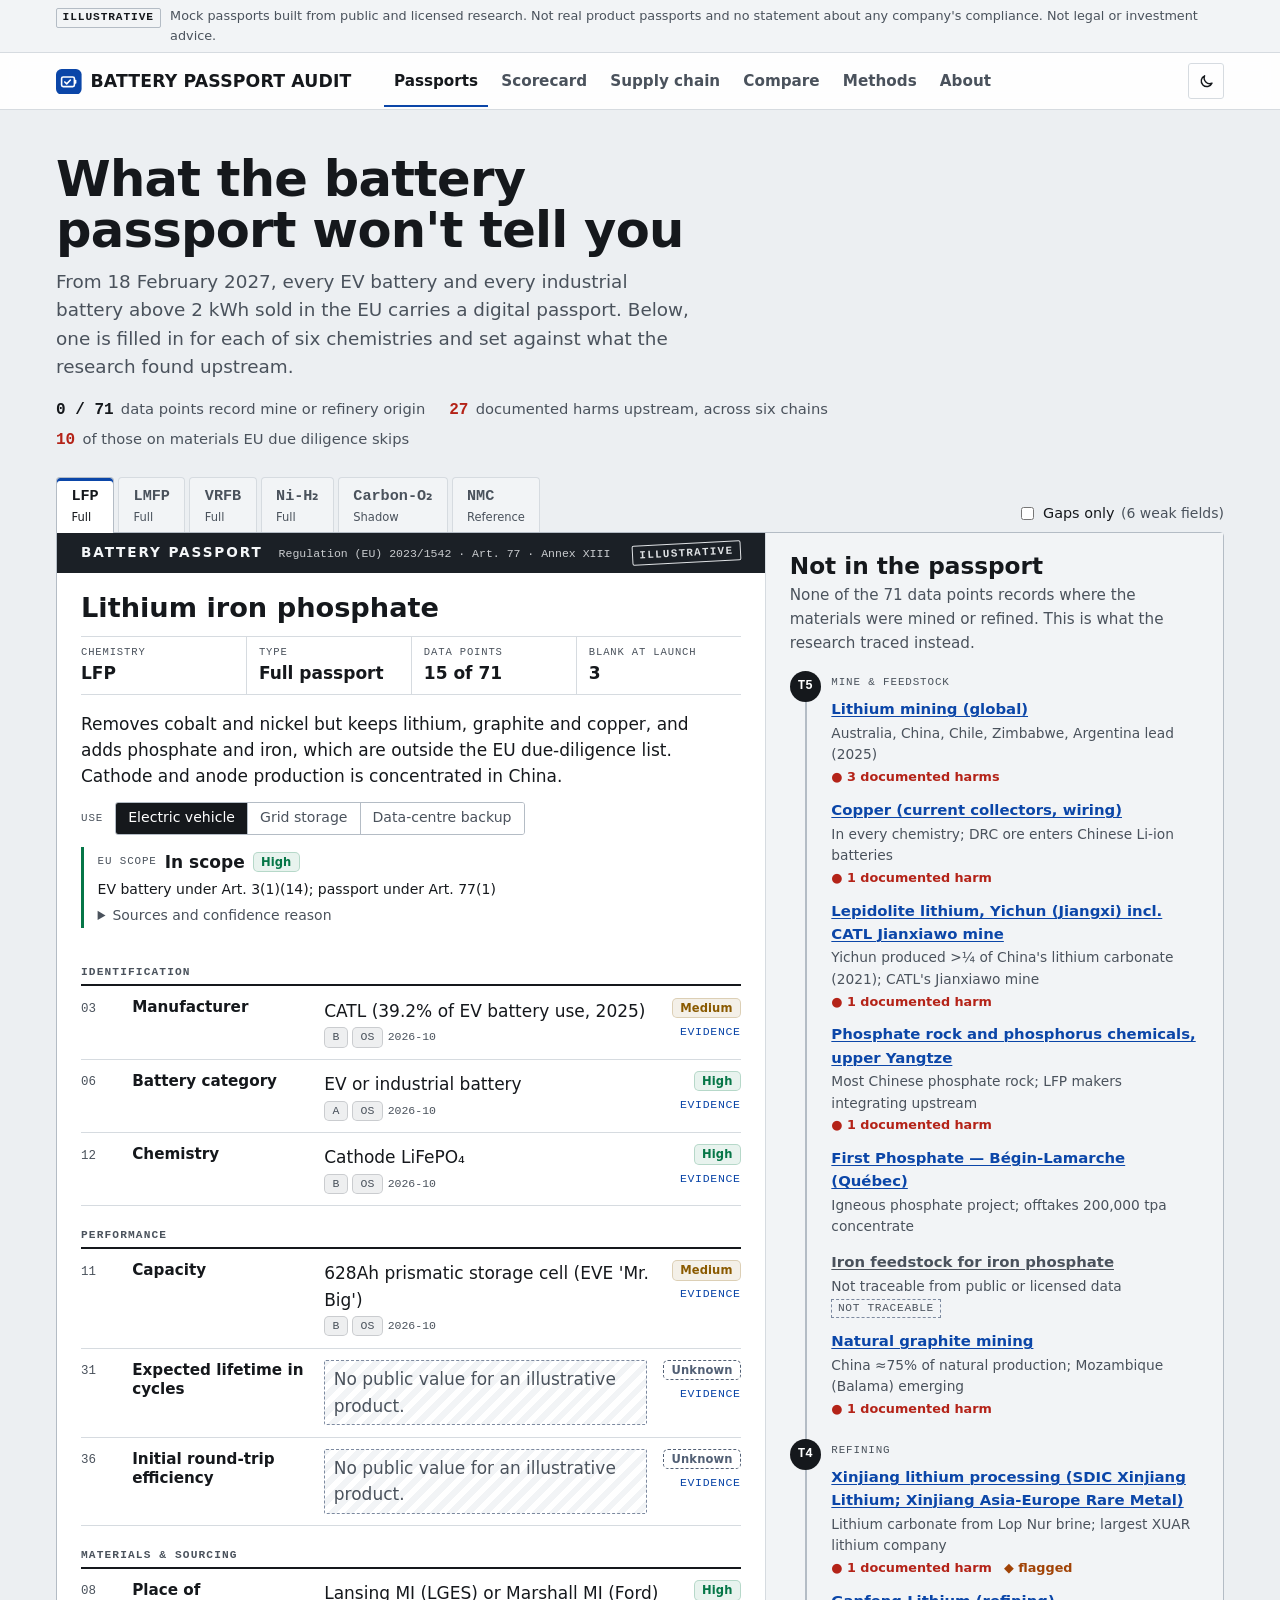
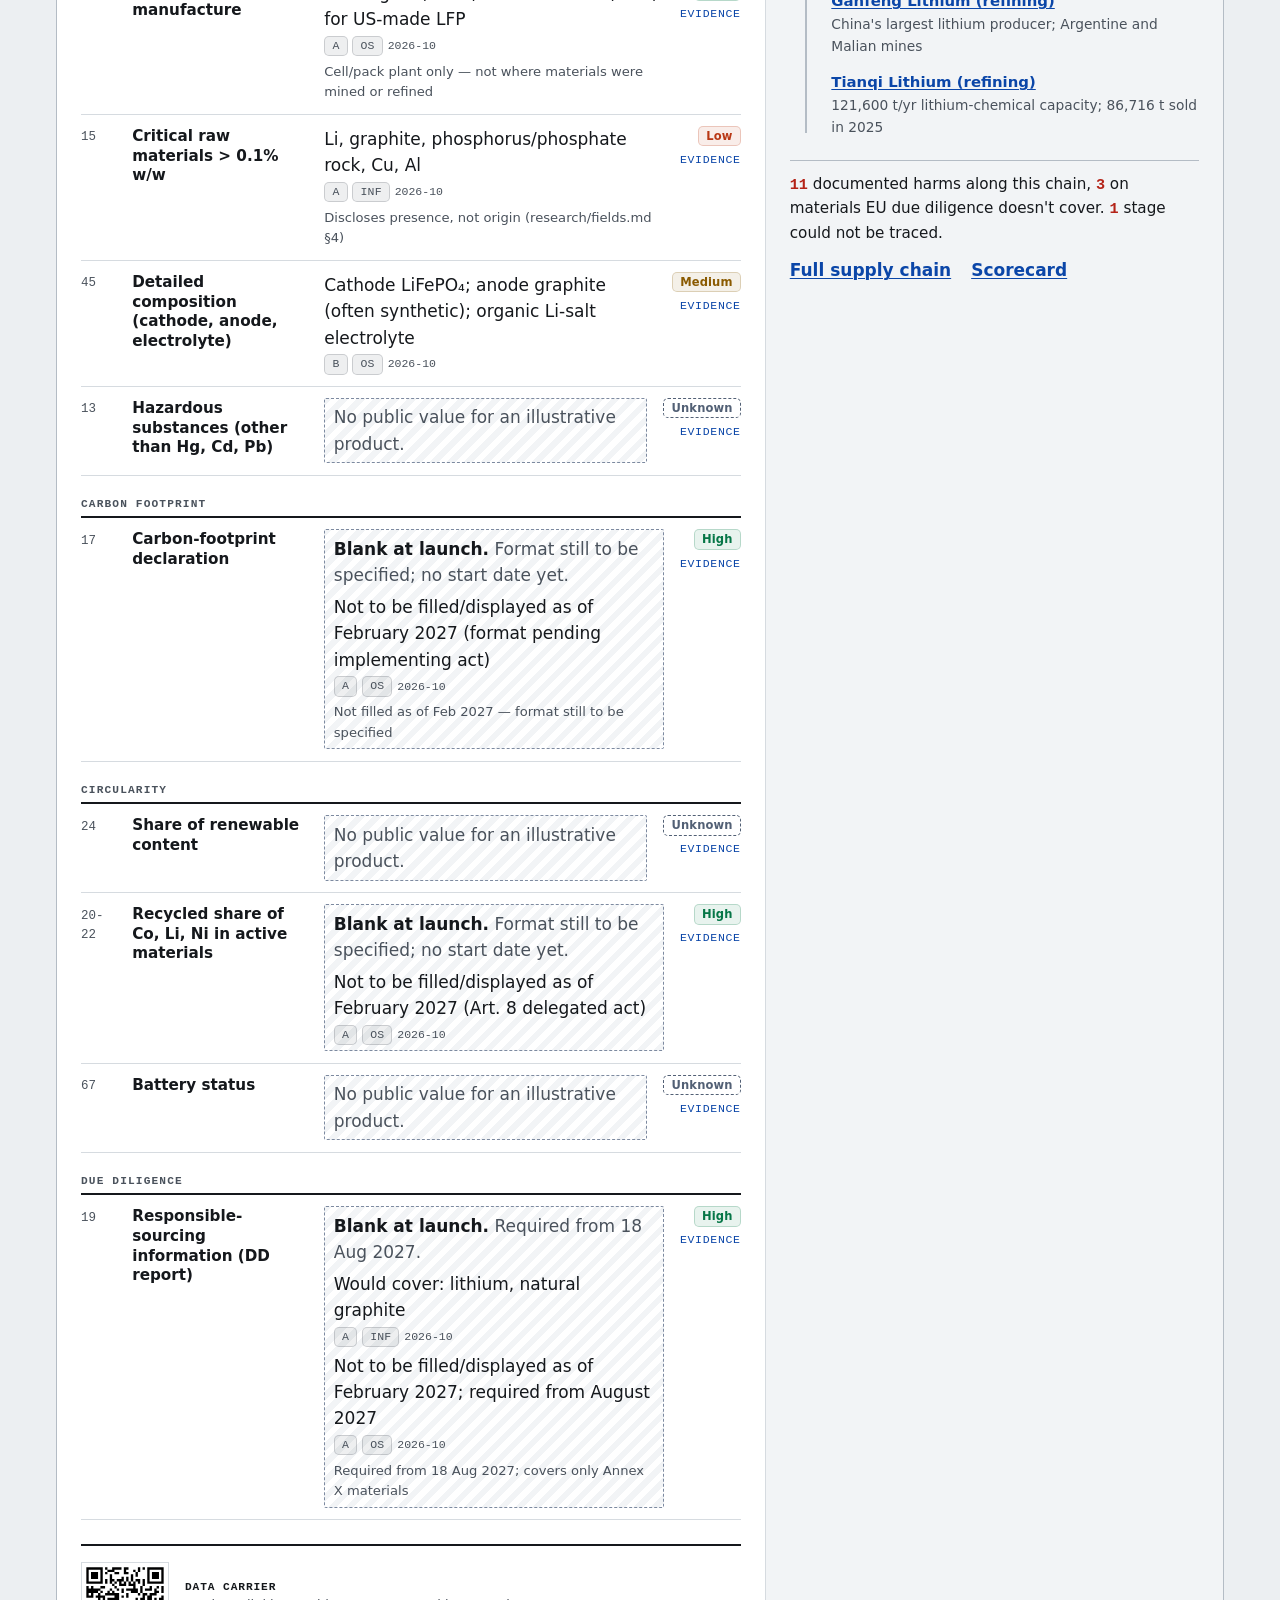
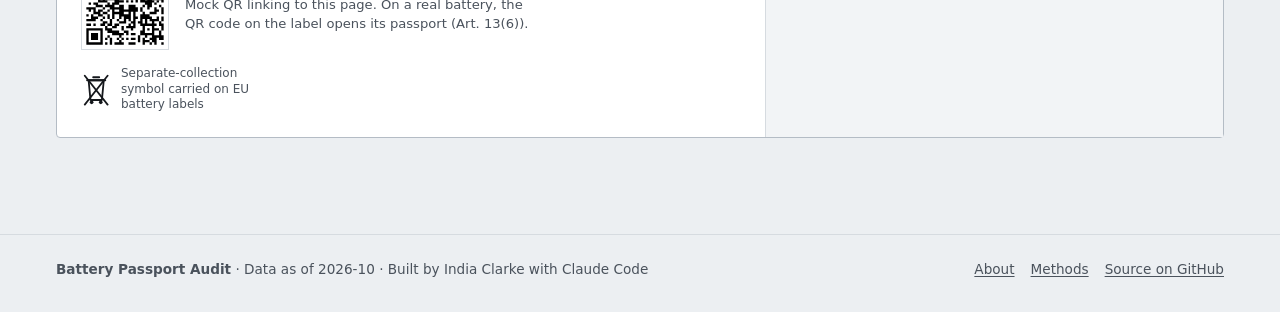
==== commit d9422c3d: "Redesign: passport as an official document The passport page drops the generic hero, eyebrow, big-nu" ====
--- a/index.html
+++ b/index.html
@@ -10,28 +10,27 @@
 </head>
 <body>
 <main id="main" class="wrap">
-  <section class="hero">
-    <span class="eyebrow">EU Batteries Regulation · Illustrative audit</span>
-    <h1>What the EU battery passport won't tell you</h1>
-    <p class="lede">From 18 February 2027, EV batteries and industrial batteries above 2 kWh sold in the EU need a digital passport.
-      This audit fills one in for six battery chemistries, and shows beside each what it leaves out: where the materials were mined, and who may have been harmed.</p>
-    <div class="kpis" id="hero-stats" aria-live="polite"></div>
-  </section>
-
-  <p class="picker-label" id="picker-label">Choose a chemistry</p>
-
-  <div class="picker" role="group" aria-labelledby="picker-label" id="picker"></div>
-  <div class="chain-controls"><label class="check"><input type="checkbox" id="gaps"> Show gaps only</label>
-    <span class="small muted" id="gaps-note" aria-live="polite"></span></div>
-
-  <div class="passport-layout">
-    <article class="card passport" id="passport" aria-live="polite"></article>
-    <aside class="card shadow-panel" id="shadow" aria-label="What this passport doesn't show"></aside>
+  <header class="masthead">
+    <h1>What the battery passport won't tell you</h1>
+    <p class="dek">From 18 February 2027, every EV battery and every industrial battery above 2 kWh sold in the EU carries a digital passport.
+      Below, one is filled in for each of six chemistries and set against what the research found upstream.</p>
+    <p class="factline" id="factline" aria-live="polite"></p>
+  </header>
+
+  <div class="desk">
+    <div class="tabs-row">
+      <div class="doc-tabs" role="group" aria-label="Choose a chemistry" id="picker"></div>
+      <label class="check gaps-check"><input type="checkbox" id="gaps"> Gaps only <span class="small muted" id="gaps-note" aria-live="polite"></span></label>
+    </div>
+    <div class="passport-layout">
+      <article class="passport" id="passport" aria-live="polite"></article>
+      <aside class="upstream" id="shadow" aria-label="Not in the passport"></aside>
+    </div>
   </div>
 </main>
 
 <script type="module">
-import { loadData, shell, setAsOf, fail, esc, confBadge, tierBadge, tagBadge, sourceLinks, STAGE_LABEL, SIGNAL, param, openFieldDetail, openNodeDetail, isGapField, isConflict } from "./assets/app.js";
+import { loadData, shell, setAsOf, fail, esc, confBadge, tierBadge, tagBadge, sourceLinks, STAGE_LABEL, SIGNAL, SIGNAL_HELP, param, openFieldDetail, openNodeDetail, isGapField, isConflict } from "./assets/app.js";
 shell("index.html");
 
 const ORDER = ["lfp", "lmfp", "vrfb", "ni-h2", "carbon-o2", "nmc"];
@@ -48,7 +47,7 @@
 function valueHTML(v) {
   return `<div class="val${v.superseded ? " superseded" : ""}">
     <div>${esc(v.claim)}${v.superseded ? ' <span class="small muted">(superseded)</span>' : ""}</div>
-    <div class="chips">${tierBadge(v.tier)} ${tagBadge(v.tag)} <span class="small muted">as of ${esc(v.as_of)}</span></div>
+    <div class="chips">${tierBadge(v.tier)} ${tagBadge(v.tag)} <span class="asof">${esc(v.as_of)}</span></div>
   </div>`;
 }
 
@@ -57,45 +56,54 @@
   const empty = !f.values.length;
   let body;
   if (deferred) {
-    body = `<div><strong>Empty at launch.</strong> ${f.applies_from ? `Required from ${fmtDate(f.applies_from)}.` : "Format still to be specified; no start date yet."}</div>
+    body = `<div class="blank-note"><strong>Blank at launch.</strong> ${f.applies_from ? `Required from ${fmtDate(f.applies_from)}.` : "Format still to be specified; no start date yet."}</div>
       ${f.values.map(valueHTML).join("")}`;
   } else if (!f.applies) {
     body = `<div><strong>Not applicable.</strong></div>`;
   } else if (empty) {
-    body = `<div class="muted">No public value for an illustrative product.</div>`;
+    body = `<div class="blank-note">No public value for an illustrative product.</div>`;
   } else if (isConflict(f)) {
     body = `<div class="conflict-row">${f.values.map(valueHTML).join("")}</div>`;
   } else {
     body = valueHTML(f.values[0]);
   }
   return `<div class="field${deferred ? " deferred" : ""}${empty && !deferred ? " empty" : ""}" id="f-${esc(f.field_id)}">
-    <div class="no">#${esc(f.guidance_no)}</div>
-    <div class="label">${esc(f.field_label)}<div>${confBadge(f.confidence)}</div></div>
+    <div class="no" title="Commission guidance data point">${esc(String(f.guidance_no).padStart(2, "0"))}</div>
+    <div class="label">${esc(f.field_label)}</div>
     <div class="vals">${body}
       ${f.applies_note ? `<div class="note">${esc(f.applies_note)}</div>` : ""}
-      <button type="button" class="open-detail" data-field="${esc(f.field_id)}">Sources, confidence &amp; ethical sourcing</button>
-    </div>
+    </div>
+    <div class="meta">${confBadge(f.confidence)}<button type="button" class="open-detail" data-field="${esc(f.field_id)}"
+      aria-label="Evidence for ${esc(f.field_label)}">Evidence</button></div>
   </div>`;
 }
 
-function shadowHTML(chem) {
+const TIER_CODE = { S0: "T5", S1: "T4" };
+function upstreamHTML(chem) {
   const nodes = DATA.nodes.filter((n) => n.chemistries.includes(chem.id));
-  const upstream = nodes.filter((n) => n.stage === "S0" || n.stage === "S1");
   const risks = nodes.flatMap((n) => n.ethical_risks);
   const harm = risks.filter((r) => r.signal === "documented-harm");
   const notCovered = harm.filter((r) => r.eu_dd_coverage === "not-covered");
   const gaps = nodes.filter((n) => n.kind === "gap");
-  return `<h2>What this passport doesn't show</h2>
-    <p class="small muted">None of the 71 passport data points records where materials were mined or refined. This is what the research could trace.</p>
-    <h3>Where materials come from (T5–T4)</h3>
-    <ul>${upstream.map((n) => `<li><a href="supply-chain.html?chem=${chem.id}&node=${encodeURIComponent(n.id)}" data-node="${esc(n.id)}">${esc(n.name)}</a>
-      <span class="small muted">${esc(n.role)}</span> ${confBadge(n.confidence)}</li>`).join("") || "<li>Nothing traceable</li>"}</ul>
-    <h3>Ethical-sourcing evidence along the chain</h3>
-    <ul>
-      <li><strong>${harm.length}</strong> documented-harm entries; <strong>${notCovered.length}</strong> involve materials EU due diligence doesn't cover.</li>
-      <li><strong>${gaps.length}</strong> stage${gaps.length === 1 ? "" : "s"} not traceable from public or licensed data.</li>
-    </ul>
-    <p><a href="scorecard.html">See the scorecard</a> · <a href="supply-chain.html?chem=${chem.id}">Explore the supply chain</a></p>`;
+  const tier = (st, label) => {
+    const ns = nodes.filter((n) => n.stage === st);
+    return `<li class="tier"><div class="tier-code">${TIER_CODE[st]}<span>${label}</span></div>
+      <ul>${ns.map((n) => {
+        const h = n.ethical_risks.filter((r) => r.signal === "documented-harm").length;
+        const fl = n.ethical_risks.some((r) => r.signal === "screening-flag") || n.flags.length;
+        return `<li class="${n.kind === "gap" ? "is-gap" : ""}"><a href="supply-chain.html?chem=${chem.id}&node=${encodeURIComponent(n.id)}" data-node="${esc(n.id)}">${esc(n.name)}</a>
+          <span class="role">${esc(n.role)}</span>
+          <span class="marks">${h ? `<span class="sig sig-documented-harm" title="Documented harm">● ${h} documented harm${h === 1 ? "" : "s"}</span>` : ""}
+            ${fl ? `<span class="sig sig-screening-flag" title="${esc(SIGNAL_HELP["screening-flag"])}">◆ flagged</span>` : ""}
+            ${n.kind === "gap" ? '<span class="gapmark">not traceable</span>' : ""}</span></li>`;
+      }).join("") || '<li class="is-gap"><span class="role">Nothing traceable</span></li>'}</ul></li>`;
+  };
+  return `<h2>Not in the passport</h2>
+    <p class="up-dek">None of the 71 data points records where the materials were mined or refined. This is what the research traced instead.</p>
+    <ol class="trail">${tier("S0", "Mine & feedstock")}${tier("S1", "Refining")}</ol>
+    <p class="tally"><strong>${harm.length}</strong> documented harm${harm.length === 1 ? "" : "s"} along this chain${notCovered.length ? `, <strong>${notCovered.length}</strong> on materials EU due diligence doesn't cover` : ""}.
+      ${gaps.length ? `<strong>${gaps.length}</strong> stage${gaps.length === 1 ? "" : "s"} could not be traced.` : ""}</p>
+    <p class="up-links"><a href="supply-chain.html?chem=${chem.id}">Full supply chain</a><a href="scorecard.html">Scorecard</a></p>`;
 }
 
 function scopeHTML(chem, u) {
@@ -103,7 +111,7 @@
     : chem.passport_type === "shadow" ? "Too little public detail to fill a full passport, so this is a shadow passport."
     : "";
   return `<div class="scope scope-${esc(u.scope_status)}">
-    <div class="chips"><strong>EU passport scope: ${esc(SCOPE_LABEL[u.scope_status])}</strong> ${confBadge(u.confidence)}
+    <div class="chips"><span class="k">EU scope</span><strong>${esc(SCOPE_LABEL[u.scope_status])}</strong> ${confBadge(u.confidence)}
       ${u.shadow_passport ? '<span class="badge shadow-tag">Shadow passport</span>' : ""}</div>
     <div class="small">${esc(u.scope_basis)}</div>
     ${why ? `<div class="small"><strong>${esc(why)}</strong></div>` : ""}
@@ -120,7 +128,17 @@
   let svg = "";
   try { const qr = qrcode(0, "M"); qr.addData(url); qr.make(); svg = qr.createSvgTag({ cellSize: 2, margin: 2, scalable: true }); } catch { return ""; }
   return `<figure class="qr"><a href="${esc(url)}" aria-label="QR code linking to this passport page">${svg}</a>
-    <figcaption><strong>Passport QR code</strong>Mock QR linking to this page. On a real battery, the QR code on the label links to its passport (Art. 13(6)).</figcaption></figure>`;
+    <figcaption><strong>Data carrier</strong>Mock QR linking to this page. On a real battery, the QR code on the label opens its passport (Art. 13(6)).</figcaption></figure>`;
+}
+
+// Separate-collection symbol (crossed-out wheeled bin) that EU batteries carry on their label.
+function binMark() {
+  return `<figure class="binmark"><svg viewBox="0 0 40 48" aria-hidden="true" focusable="false">
+    <path d="M10 12h20l-2.5 26h-15z" fill="none" stroke="currentColor" stroke-width="2.4" stroke-linejoin="round"/>
+    <path d="M8 12h24M16 8h8" fill="none" stroke="currentColor" stroke-width="2.4" stroke-linecap="round"/>
+    <circle cx="14" cy="41" r="2.4" fill="currentColor"/><circle cx="26" cy="41" r="2.4" fill="currentColor"/>
+    <path d="M5 6l30 38M35 6L5 44" fill="none" stroke="currentColor" stroke-width="2.4" stroke-linecap="round"/></svg>
+    <figcaption>Separate-collection symbol carried on EU battery labels</figcaption></figure>`;
 }
 
 function show(id, use) {
@@ -132,54 +150,62 @@
   const deferred = fields.filter((f) => f.status === "deferred").length;
   const gapCount = fields.filter(isGapField).length;
   document.getElementById("gaps-note").textContent = gapsOnly
-    ? `${gapCount} of ${fields.length} fields have Low or Unknown confidence.` : `${gapCount} field${gapCount === 1 ? "" : "s"} with Low or Unknown confidence.`;
+    ? `${gapCount} of ${fields.length} fields shown` : `(${gapCount} weak fields)`;
   const shown = gapsOnly ? fields.filter(isGapField) : fields;
+  const kind = chem.passport_type === "shadow" ? "Shadow passport" : chem.passport_type === "reference" ? "Reference passport" : "Full passport";
   document.getElementById("passport").innerHTML = `
-    <div class="passport-head">
-      <div><h2 style="margin:0">${esc(chem.name)} <span class="muted">(${esc(chem.short)})</span></h2>
-        <p class="small muted" style="margin:.25rem 0 0">${esc(chem.passport_type === "shadow" ? "Shadow passport" : chem.passport_type === "reference" ? "Reference passport" : "Full passport")}
-          · ${fields.length} of 71 data points shown · ${deferred} empty at launch</p></div>
+    <div class="doc-band">
+      <div><span class="doc-title">Battery passport</span><span class="doc-reg">Regulation (EU) 2023/1542 · Art. 77 · Annex XIII</span></div>
       <span class="stamp">Illustrative</span>
     </div>
-    <p>${esc(chem.summary)}</p>
-    <div class="use-toggle" role="group" aria-label="Use case">${chem.use_cases.map((x) =>
-      `<button type="button" data-use="${esc(x.use_case)}" aria-pressed="${x === u}">${esc(USE_LABEL[x.use_case] || x.use_case)}</button>`).join("")}</div>
-    ${scopeHTML(chem, u)}
+    <div class="doc-id">
+      <h2>${esc(chem.name)}</h2>
+      <dl class="doc-keys">
+        <div><dt>Chemistry</dt><dd>${esc(chem.short)}</dd></div>
+        <div><dt>Type</dt><dd>${esc(kind)}</dd></div>
+        <div><dt>Data points</dt><dd>${fields.length} of 71</dd></div>
+        <div><dt>Blank at launch</dt><dd>${deferred}</dd></div>
+      </dl>
+      <p class="doc-summary">${esc(chem.summary)}</p>
+      <div class="use-row"><span class="k">Use</span><div class="use-toggle" role="group" aria-label="Use case">${chem.use_cases.map((x) =>
+        `<button type="button" data-use="${esc(x.use_case)}" aria-pressed="${x === u}">${esc(USE_LABEL[x.use_case] || x.use_case)}</button>`).join("")}</div></div>
+      ${scopeHTML(chem, u)}
+    </div>
     ${GROUPS.map(([g, label]) => {
       const fs = shown.filter((f) => f.category === g);
       return fs.length ? `<section class="field-group"><h3>${label}</h3>${fs.map(fieldHTML).join("")}</section>` : "";
     }).join("")}
-    <div class="passport-foot">${qrHTML(id)}</div>`;
+    <div class="passport-foot">${qrHTML(id)}${binMark()}</div>`;
   document.querySelectorAll("#passport [data-field]").forEach((b) => b.addEventListener("click", () =>
     openFieldDetail(fields.find((f) => f.field_id === b.dataset.field), chem, DATA)));
   document.querySelectorAll("#shadow [data-node]").forEach((b) => b.addEventListener("click", (e) => {
     e.preventDefault(); openNodeDetail(DATA.nodeById[b.dataset.node], DATA);
   }));
   document.querySelectorAll(".use-toggle button").forEach((b) => b.addEventListener("click", () => show(id, b.dataset.use)));
-  document.getElementById("shadow").innerHTML = shadowHTML(chem);
+  document.getElementById("shadow").innerHTML = upstreamHTML(chem);
   history.replaceState(null, "", `?chem=${id}&use=${u.use_case}${gapsOnly ? "&gaps=1" : ""}`);
 }
 
-function heroStats(d) {
+function factLine(d) {
   const harm = d.nodes.flatMap((n) => n.ethical_risks).filter((r) => r.signal === "documented-harm");
-  document.getElementById("hero-stats").innerHTML = [
-    ["0 of 71", "passport data points record where materials were mined or refined", ""],
-    [harm.length, "documented harms along the six supply chains", "alert"],
-    [harm.filter((r) => r.eu_dd_coverage === "not-covered").length, "of those involve materials EU due diligence doesn't cover", "alert"],
-    [d.nodes.filter((n) => n.kind === "gap").length, "supply-chain stages no one could trace", ""],
-  ].map(([n, l, c]) => `<div class="card kpi ${c}"><div class="num">${n}</div><div class="lab">${esc(l)}</div></div>`).join("");
+  const nc = harm.filter((r) => r.eu_dd_coverage === "not-covered").length;
+  document.getElementById("factline").innerHTML = [
+    ["0 / 71", "data points record mine or refinery origin"],
+    [harm.length, "documented harms upstream, across six chains"],
+    [nc, "of those on materials EU due diligence skips"],
+  ].map(([n, l]) => `<span><b>${n}</b> ${esc(l)}</span>`).join("");
 }
 
 loadData().then((d) => {
   DATA = d;
   setAsOf(d);
-  heroStats(d);
+  factLine(d);
   const picker = document.getElementById("picker");
   ORDER.forEach((id) => {
     const c = d.chemById[id];
     const b = document.createElement("button");
     b.type = "button"; b.dataset.id = id; b.setAttribute("aria-pressed", "false");
-    b.innerHTML = `${esc(c.short)}<span class="pt">${esc(c.passport_type)}</span>`;
+    b.innerHTML = `<span class="tab-code">${esc(c.short)}</span><span class="pt">${esc(c.passport_type)}</span>`;
     b.addEventListener("click", () => show(id));
     picker.append(b);
   });
--- a/assets/styles.css
+++ b/assets/styles.css
@@ -1,27 +1,27 @@
 /* Battery Passport Audit — shared styles. Plain CSS, no build step. */
 
-/* ---------- font (self-hosted, SIL OFL; see assets/fonts/OFL-Inter.txt) ---------- */
-@font-face {
-  font-family: "Inter";
-  src: url("fonts/inter-latin-var.woff2") format("woff2");
-  font-weight: 100 900;
-  font-style: normal;
-  font-display: swap;
-  unicode-range: U+0000-00FF, U+0131, U+0152-0153, U+02BB-02BC, U+02C6, U+02DA, U+02DC, U+0304, U+0308, U+0329, U+2000-206F, U+20AC, U+2122, U+2191, U+2193, U+2212, U+2215, U+FEFF, U+FFFD;
-}
-
-/* ---------- tokens ---------- */
+/* ---------- fonts (self-hosted, SIL OFL; licences in assets/fonts) ---------- */
+@font-face { font-family: "Archivo"; src: url("fonts/archivo-latin-var.woff2") format("woff2"); font-weight: 100 900; font-stretch: 62% 125%; font-display: swap; }
+@font-face { font-family: "Source Sans 3"; src: url("fonts/source-sans-3-latin-var.woff2") format("woff2"); font-weight: 200 900; font-display: swap; }
+@font-face { font-family: "IBM Plex Mono"; src: url("fonts/ibm-plex-mono-latin-400.woff2") format("woff2"); font-weight: 400; font-display: swap; }
+@font-face { font-family: "IBM Plex Mono"; src: url("fonts/ibm-plex-mono-latin-600.woff2") format("woff2"); font-weight: 600; font-display: swap; }
+
+/* ---------- tokens ----------
+   Layout: an official data document (the passport) set against field annotations (what the research found upstream).
+   Graphite ink on cool paper, one cobalt accent; signal colours are semantic, not decorative. */
 :root {
-  --bg: #f6f7f9;
+  --bg: #eceff2;
   --surface: #ffffff;
-  --surface-2: #f1f3f6;
-  --fg: #0f172a;
-  --muted: #475569;
-  --line: #e2e8f0;
-  --line-strong: #cbd5e1;
-  --accent: #1e40af;
+  --surface-2: #f2f4f6;
+  --fg: #15181c;
+  --muted: #4a525c;
+  --line: #d6dbe0;
+  --line-strong: #b4bcc5;
+  --accent: #0b46a8;
   --accent-fg: #ffffff;
-  --accent-soft: #eef2ff;
+  --accent-soft: #e6edfa;
+  --band: #1b2026;
+  --band-fg: #f4f6f8;
   /* signal colours (always paired with a shape and text) */
   --harm: #b42318;
   --flag: #a14306;
@@ -33,43 +33,43 @@
   --c-medium: #8a5a00;
   --c-low: #b93815;
   --c-unknown: #526075;
-  --radius: 10px;
-  --radius-sm: 6px;
-  --shadow: 0 1px 2px rgba(15, 23, 42, 0.05);
-  --shadow-lg: 0 12px 32px rgba(15, 23, 42, 0.16);
-  --font: "Inter", system-ui, -apple-system, "Segoe UI", Roboto, sans-serif;
-  --mono: ui-monospace, SFMono-Regular, Menlo, monospace;
+  --radius: 4px;
+  --radius-sm: 3px;
+  --shadow: none;
+  --shadow-lg: 0 16px 40px rgba(15, 23, 42, 0.22);
+  --display: "Archivo", "Arial Narrow", system-ui, sans-serif;
+  --font: "Source Sans 3", system-ui, -apple-system, "Segoe UI", Roboto, sans-serif;
+  --mono: "IBM Plex Mono", ui-monospace, SFMono-Regular, Menlo, monospace;
   color-scheme: light;
 }
 @media (prefers-color-scheme: dark) {
   :root:not([data-theme="light"]) {
-    --bg: #0b1220; --surface: #111a2b; --surface-2: #18233a; --fg: #e6ebf2; --muted: #9eabbe; --line: #24324a; --line-strong: #33445f;
-    --accent: #93b4ff; --accent-fg: #0b1220; --accent-soft: #1a2747;
-    --harm: #ff8a7a; --flag: #fdb35a; --structural: #c0aefc; --none: #9eabbe; --gap-line: #6f7f99;
-    --c-high: #5bd69a; --c-medium: #f5c451; --c-low: #ff9b6a; --c-unknown: #9eabbe;
-    --shadow: none; --shadow-lg: 0 12px 32px rgba(0, 0, 0, 0.5); color-scheme: dark;
+    --bg: #0f1215; --surface: #171b20; --surface-2: #1d2329; --fg: #e8ebee; --muted: #a2abb6; --line: #2b333c; --line-strong: #3e4853;
+    --accent: #8db0ff; --accent-fg: #0f1215; --accent-soft: #1a2640; --band: #0a0c0e; --band-fg: #e8ebee;
+    --harm: #ff8a7a; --flag: #fdb35a; --structural: #c0aefc; --none: #a2abb6; --gap-line: #6f7f99;
+    --c-high: #5bd69a; --c-medium: #f5c451; --c-low: #ff9b6a; --c-unknown: #a2abb6;
+    --shadow-lg: 0 16px 40px rgba(0, 0, 0, 0.55); color-scheme: dark;
   }
 }
 :root[data-theme="dark"] {
-  --bg: #0b1220; --surface: #111a2b; --surface-2: #18233a; --fg: #e6ebf2; --muted: #9eabbe; --line: #24324a; --line-strong: #33445f;
-  --accent: #93b4ff; --accent-fg: #0b1220; --accent-soft: #1a2747;
-  --harm: #ff8a7a; --flag: #fdb35a; --structural: #c0aefc; --none: #9eabbe; --gap-line: #6f7f99;
-  --c-high: #5bd69a; --c-medium: #f5c451; --c-low: #ff9b6a; --c-unknown: #9eabbe;
-  --shadow: none; --shadow-lg: 0 12px 32px rgba(0, 0, 0, 0.5); color-scheme: dark;
+  --bg: #0f1215; --surface: #171b20; --surface-2: #1d2329; --fg: #e8ebee; --muted: #a2abb6; --line: #2b333c; --line-strong: #3e4853;
+  --accent: #8db0ff; --accent-fg: #0f1215; --accent-soft: #1a2640; --band: #0a0c0e; --band-fg: #e8ebee;
+  --harm: #ff8a7a; --flag: #fdb35a; --structural: #c0aefc; --none: #a2abb6; --gap-line: #6f7f99;
+  --c-high: #5bd69a; --c-medium: #f5c451; --c-low: #ff9b6a; --c-unknown: #a2abb6;
+  --shadow-lg: 0 16px 40px rgba(0, 0, 0, 0.55); color-scheme: dark;
 }
 
 /* ---------- base ---------- */
 * { box-sizing: border-box; }
 html { -webkit-text-size-adjust: 100%; }
-body { margin: 0; background: var(--bg); color: var(--fg); font: 16px/1.6 var(--font); font-feature-settings: "cv11", "ss01";
-  -webkit-font-smoothing: antialiased; }
+body { margin: 0; background: var(--bg); color: var(--fg); font: 17px/1.55 var(--font); -webkit-font-smoothing: antialiased; }
 a { color: var(--accent); text-underline-offset: 2px; text-decoration-thickness: 1px; }
 a:hover { text-decoration-thickness: 2px; }
 :focus-visible { outline: 2px solid var(--accent); outline-offset: 2px; border-radius: 4px; }
-h1, h2, h3 { line-height: 1.2; margin: 0 0 0.5rem; letter-spacing: -0.015em; }
-h1 { font-size: 2rem; font-weight: 700; letter-spacing: -0.025em; }
-h2 { font-size: 1.3rem; font-weight: 650; margin-top: 1.75rem; }
-h3 { font-size: 1.05rem; font-weight: 600; }
+h1, h2, h3 { font-family: var(--display); line-height: 1.12; margin: 0 0 0.5rem; text-wrap: balance; }
+h1 { font-size: 2.4rem; font-weight: 750; font-stretch: 78%; letter-spacing: -0.01em; }
+h2 { font-size: 1.45rem; font-weight: 700; font-stretch: 85%; margin-top: 1.75rem; }
+h3 { font-size: 1.08rem; font-weight: 650; font-stretch: 92%; }
 p { margin: 0 0 0.75rem; }
 .muted { color: var(--muted); }
 .small { font-size: 0.875rem; }
@@ -82,27 +82,27 @@
 .wrap { max-width: 76rem; margin: 0 auto; padding: 0 16px; }
 @media (min-width: 640px) { .wrap { padding: 0 24px; } }
 main.wrap { padding-top: 2rem; padding-bottom: 4rem; }
-.lede { font-size: 1.075rem; color: var(--muted); max-width: 46rem; margin-bottom: 1.25rem; }
+.lede { font-size: 1.12rem; color: var(--muted); max-width: 42rem; margin-bottom: 1.25rem; }
 .eyebrow { display: inline-block; font-size: 0.75rem; font-weight: 600; letter-spacing: 0.08em; text-transform: uppercase; color: var(--accent); margin-bottom: 0.5rem; }
-.card { background: var(--surface); border: 1px solid var(--line); border-radius: var(--radius); box-shadow: var(--shadow); padding: 1.25rem; }
+.card { background: var(--surface); border: 1px solid var(--line); border-radius: var(--radius); padding: 1.25rem; }
 main > section + section { margin-top: 2.5rem; }
 
 /* notice strip */
 .banner { background: var(--surface-2); border-bottom: 1px solid var(--line); font-size: 0.8rem; color: var(--muted); }
 .banner .wrap { padding-top: 0.4rem; padding-bottom: 0.4rem; display: flex; gap: 0.6rem; align-items: baseline; }
-.banner strong { flex: none; font-size: 0.7rem; font-weight: 700; letter-spacing: 0.06em; text-transform: uppercase; color: var(--accent);
-  background: var(--accent-soft); border-radius: 4px; padding: 0.05rem 0.4rem; }
+.banner strong { flex: none; font-family: var(--mono); font-size: 0.7rem; font-weight: 600; letter-spacing: 0.08em; text-transform: uppercase; color: var(--fg);
+  border: 1px solid var(--line-strong); border-radius: 2px; padding: 0 0.35rem; }
 
 /* header */
 .site-header { position: sticky; top: 0; z-index: 10; background: color-mix(in srgb, var(--surface) 92%, transparent);
   backdrop-filter: saturate(1.4) blur(8px); border-bottom: 1px solid var(--line); }
-.site-header .wrap { display: flex; flex-wrap: wrap; align-items: center; gap: 0.5rem 2rem; min-height: 3.75rem; padding-top: 0.4rem; padding-bottom: 0.4rem; }
-.brand { display: inline-flex; align-items: center; gap: 0.55rem; font-weight: 700; letter-spacing: -0.01em; color: var(--fg); text-decoration: none; }
+.site-header .wrap { display: flex; flex-wrap: wrap; align-items: center; gap: 0 2rem; min-height: 3.5rem; }
+.brand { display: inline-flex; align-items: center; gap: 0.55rem; font-family: var(--display); font-weight: 750; font-stretch: 85%; font-size: 1.08rem; letter-spacing: 0.01em; color: var(--fg); text-decoration: none; text-transform: uppercase; }
 .brand svg { width: 1.6rem; height: 1.6rem; flex: none; }
 .nav { display: flex; flex-wrap: wrap; gap: 0.15rem; }
-.nav a { text-decoration: none; color: var(--muted); font-size: 0.92rem; font-weight: 500; padding: 0.35rem 0.7rem; border-radius: var(--radius-sm); }
-.nav a:hover { color: var(--fg); background: var(--surface-2); }
-.nav a[aria-current="page"] { color: var(--accent); background: var(--accent-soft); }
+.nav a { text-decoration: none; color: var(--muted); font-size: 0.95rem; font-weight: 600; padding: 0.9rem 0.65rem 0.75rem; border-bottom: 2px solid transparent; }
+.nav a:hover { color: var(--fg); }
+.nav a[aria-current="page"] { color: var(--fg); border-bottom-color: var(--accent); }
 .theme-toggle { margin-left: auto; display: inline-grid; place-items: center; width: 2.25rem; height: 2.25rem; background: none;
   border: 1px solid var(--line); color: var(--fg); border-radius: var(--radius-sm); cursor: pointer; padding: 0; }
 .theme-toggle:hover { background: var(--surface-2); }
@@ -123,7 +123,7 @@
 .badge { display: inline-flex; align-items: center; gap: 0.25rem; font-size: 0.72rem; font-weight: 600; letter-spacing: 0.01em; line-height: 1.6;
   border: 1px solid color-mix(in srgb, currentColor 22%, transparent); background: color-mix(in srgb, currentColor 9%, transparent);
   border-radius: 5px; padding: 0 0.45rem; white-space: nowrap; }
-.badge.tier, .badge.tag { color: var(--muted); font-family: var(--mono); font-weight: 500; }
+.badge.tier, .badge.tag { color: var(--muted); font-family: var(--mono); font-weight: 400; }
 .badge.conf-High { color: var(--c-high); }
 .badge.conf-Medium { color: var(--c-medium); }
 .badge.conf-Low { color: var(--c-low); }
@@ -141,15 +141,12 @@
 
 /* ---------- controls ---------- */
 .picker { display: flex; flex-wrap: wrap; gap: 0.5rem; margin: 0.5rem 0 1.25rem; }
-.picker button { font: inherit; font-weight: 600; background: var(--surface); color: var(--fg); border: 1px solid var(--line); border-radius: var(--radius);
-  padding: 0.55rem 0.95rem; cursor: pointer; text-align: left; min-width: 6.5rem; box-shadow: var(--shadow); transition: border-color 0.12s, background 0.12s; }
+.picker button { font: inherit; font-family: var(--mono); font-weight: 600; background: var(--surface); color: var(--fg); border: 1px solid var(--line); border-radius: var(--radius);
+  padding: 0.5rem 0.9rem; cursor: pointer; text-align: left; min-width: 6.5rem; transition: border-color 0.12s, background 0.12s; }
 .picker button:hover { border-color: var(--line-strong); }
 .picker button[aria-pressed="true"] { border-color: var(--accent); background: var(--accent-soft); box-shadow: inset 0 0 0 1px var(--accent); }
-.picker .pt { display: block; font-size: 0.72rem; font-weight: 500; color: var(--muted); text-transform: capitalize; }
+.picker .pt { display: block; font-family: var(--font); font-size: 0.75rem; font-weight: 500; color: var(--muted); text-transform: capitalize; }
 .picker-label { font-size: 0.8rem; font-weight: 600; color: var(--muted); margin: 0; }
-.use-toggle { display: inline-flex; flex-wrap: wrap; gap: 0.2rem; padding: 0.2rem; margin: 0.25rem 0 0.75rem; background: var(--surface-2); border-radius: var(--radius-sm); }
-.use-toggle button { font: inherit; font-size: 0.85rem; font-weight: 500; background: none; color: var(--muted); border: 0; border-radius: 5px; padding: 0.3rem 0.75rem; cursor: pointer; }
-.use-toggle button[aria-pressed="true"] { background: var(--surface); color: var(--fg); box-shadow: 0 1px 2px rgba(15, 23, 42, 0.12); }
 .chain-controls { display: flex; flex-wrap: wrap; align-items: center; gap: 0.6rem 1.25rem; margin: 0.5rem 0; font-size: 0.9rem; }
 .chain-controls label { color: var(--muted); font-weight: 500; }
 .chain-controls select { font: inherit; font-size: 0.88rem; color: var(--fg); margin-left: 0.4rem; padding: 0.35rem 0.5rem; max-width: 22rem;
@@ -171,7 +168,7 @@
 /* ---------- KPIs ---------- */
 .kpis { display: grid; grid-template-columns: repeat(auto-fit, minmax(13rem, 1fr)); gap: 0.75rem; margin: 1rem 0 1.5rem; }
 .kpi { padding: 1rem 1.15rem; }
-.kpi .num { font-size: 1.9rem; font-weight: 700; letter-spacing: -0.02em; font-variant-numeric: tabular-nums; line-height: 1.1; margin-bottom: 0.3rem; }
+.kpi .num { font-family: var(--display); font-stretch: 80%; font-size: 2rem; font-weight: 750; font-variant-numeric: tabular-nums; line-height: 1.1; margin-bottom: 0.3rem; }
 .kpi .lab { font-size: 0.85rem; color: var(--muted); line-height: 1.4; }
 @media (max-width: 640px) { .kpis { grid-template-columns: 1fr 1fr; gap: 0.5rem; } .kpi .num { font-size: 1.4rem; } .kpi { padding: 0.75rem; } }
 
@@ -206,45 +203,119 @@
 .sources li { margin-bottom: 0.15rem; }
 .flag-label { font-size: 0.8rem; font-style: italic; color: var(--muted); }
 
-/* ---------- passport ---------- */
-.passport-layout { display: grid; grid-template-columns: minmax(0, 2fr) minmax(0, 1fr); gap: 1.25rem; align-items: start; }
+/* ---------- passport page ---------- */
+.masthead { padding: 0.75rem 0 1.5rem; max-width: 50rem; }
+.masthead h1 { font-size: clamp(2rem, 1.3rem + 2.6vw, 3.1rem); font-stretch: 72%; font-weight: 780; line-height: 1.02; letter-spacing: -0.015em; margin-bottom: 0.75rem; }
+.dek { font-size: 1.15rem; color: var(--muted); max-width: 40rem; margin-bottom: 1rem; }
+.factline { display: flex; flex-wrap: wrap; gap: 0.35rem 1.5rem; margin: 0; font-size: 0.92rem; color: var(--muted); }
+.factline span { display: inline-flex; align-items: baseline; gap: 0.45rem; }
+.factline b { font-family: var(--mono); font-weight: 600; font-size: 1rem; color: var(--fg); font-variant-numeric: tabular-nums; }
+.factline span:nth-child(n+2) b { color: var(--harm); }
+
+.tabs-row { display: flex; flex-wrap: wrap; align-items: flex-end; justify-content: space-between; gap: 0.5rem 1rem; }
+.doc-tabs { display: flex; flex-wrap: wrap; gap: 0.25rem; }
+.doc-tabs button { font: inherit; cursor: pointer; text-align: left; background: var(--surface-2); color: var(--muted); border: 1px solid var(--line);
+  border-bottom: 0; border-radius: var(--radius) var(--radius) 0 0; padding: 0.45rem 0.9rem 0.4rem; margin-bottom: -1px; position: relative; }
+.doc-tabs button:hover { color: var(--fg); }
+.doc-tabs button[aria-pressed="true"] { background: var(--surface); color: var(--fg); border-color: var(--line-strong); z-index: 2; box-shadow: inset 0 3px 0 var(--accent); }
+.doc-tabs .tab-code { display: block; font-family: var(--mono); font-weight: 600; font-size: 0.95rem; }
+.doc-tabs .pt { display: block; font-size: 0.72rem; text-transform: capitalize; }
+.gaps-check { display: inline-flex; align-items: center; gap: 0.4rem; font-size: 0.9rem; padding-bottom: 0.45rem; }
+.gaps-check input { accent-color: var(--accent); }
+
+.passport-layout { display: grid; grid-template-columns: minmax(0, 1.55fr) minmax(0, 1fr); gap: 0; align-items: stretch;
+  border: 1px solid var(--line-strong); border-radius: 0 var(--radius) var(--radius) var(--radius); background: var(--surface); position: relative; z-index: 1; }
 @media (max-width: 900px) { .passport-layout { grid-template-columns: minmax(0, 1fr); } }
-.passport { padding: 1.5rem; }
-.passport-head { display: flex; flex-wrap: wrap; justify-content: space-between; gap: 0.75rem; border-bottom: 1px solid var(--line); padding-bottom: 1rem; margin-bottom: 1rem; }
-.passport-head h2 { font-size: 1.4rem; }
-.stamp { font-size: 0.68rem; font-weight: 700; letter-spacing: 0.08em; text-transform: uppercase; color: var(--muted);
-  border: 1px solid var(--line-strong); border-radius: 4px; padding: 0.1rem 0.45rem; align-self: flex-end; }
-.passport-foot { border-top: 1px solid var(--line); margin-top: 1.25rem; padding-top: 1rem; }
-.qr { margin: 0; display: flex; align-items: center; gap: 1rem; }
-.qr a { flex: none; }
-.qr svg { width: 5.5rem; height: 5.5rem; display: block; background: #fff; border-radius: 4px; padding: 2px; border: 1px solid var(--line); }
-.qr figcaption { font-size: 0.8rem; color: var(--muted); line-height: 1.45; max-width: 26rem; }
-.qr figcaption strong { display: block; color: var(--fg); font-size: 0.85rem; }
-.field-group h3 { font-size: 0.72rem; font-weight: 700; text-transform: uppercase; letter-spacing: 0.08em; color: var(--muted); margin: 1.5rem 0 0.25rem; }
-.field { display: grid; grid-template-columns: 2.6rem minmax(0, 13rem) minmax(0, 1fr); gap: 0.25rem 0.9rem; padding: 0.75rem 0; border-top: 1px solid var(--line); }
-.field .no { font-family: var(--mono); font-size: 0.75rem; color: var(--muted); padding-top: 0.15rem; }
-.field .label { font-weight: 600; font-size: 0.92rem; }
-.field .label > div { margin-top: 0.2rem; }
-.field .vals { display: grid; gap: 0.35rem; }
+
+/* the document */
+.passport { min-width: 0; border-right: 1px solid var(--line); }
+@media (max-width: 900px) { .passport { border-right: 0; border-bottom: 1px solid var(--line); } }
+.doc-band { display: flex; justify-content: space-between; align-items: center; gap: 1rem; background: var(--band); color: var(--band-fg); padding: 0.6rem 1.5rem; }
+.doc-band > div { display: flex; flex-wrap: wrap; align-items: baseline; gap: 0.25rem 1rem; }
+.doc-title { font-family: var(--display); font-weight: 700; font-stretch: 112%; text-transform: uppercase; letter-spacing: 0.14em; font-size: 0.85rem; }
+.doc-reg { font-family: var(--mono); font-size: 0.72rem; opacity: 0.8; }
+.stamp { font-family: var(--mono); font-size: 0.68rem; font-weight: 600; letter-spacing: 0.12em; text-transform: uppercase; color: var(--band-fg);
+  border: 1.5px solid currentColor; border-radius: 2px; padding: 0.05rem 0.4rem; transform: rotate(-3deg); opacity: 0.9; }
+.doc-id { padding: 1.25rem 1.5rem 0.5rem; }
+.doc-id h2 { margin: 0 0 0.75rem; font-size: 1.7rem; font-stretch: 80%; }
+.doc-keys { display: grid; grid-template-columns: repeat(auto-fit, minmax(7.5rem, 1fr)); gap: 0; margin: 0 0 1rem; border-top: 1px solid var(--line); border-bottom: 1px solid var(--line); }
+.doc-keys div { padding: 0.45rem 0.75rem 0.45rem 0; }
+.doc-keys div + div { padding-left: 0.75rem; border-left: 1px solid var(--line); }
+.doc-keys dt { font-family: var(--mono); font-size: 0.66rem; text-transform: uppercase; letter-spacing: 0.08em; color: var(--muted); }
+.doc-keys dd { margin: 0; font-weight: 600; font-variant-numeric: tabular-nums; }
+.doc-summary { color: var(--fg); max-width: 40rem; }
+.k { font-family: var(--mono); font-size: 0.68rem; text-transform: uppercase; letter-spacing: 0.08em; color: var(--muted); }
+.use-row { display: flex; flex-wrap: wrap; align-items: center; gap: 0.5rem 0.75rem; margin: 0.25rem 0 0.75rem; }
+.use-toggle { display: inline-flex; flex-wrap: wrap; gap: 0; border: 1px solid var(--line-strong); border-radius: var(--radius-sm); overflow: hidden; }
+.use-toggle button { font: inherit; font-size: 0.88rem; background: var(--surface); color: var(--muted); border: 0; padding: 0.3rem 0.75rem; cursor: pointer; }
+.use-toggle button + button { border-left: 1px solid var(--line-strong); }
+.use-toggle button[aria-pressed="true"] { background: var(--fg); color: var(--surface); }
+.scope { border-left: 3px solid var(--c-high); padding: 0.1rem 0 0.1rem 0.85rem; margin-bottom: 0.5rem; display: grid; gap: 0.25rem; }
+.scope .chips { display: flex; flex-wrap: wrap; gap: 0.5rem; align-items: center; }
+.scope-likely, .scope-unclear { border-left-color: var(--c-medium); }
+.scope-out-of-scope { border-left-color: var(--c-low); }
+details summary { cursor: pointer; color: var(--muted); font-size: 0.88rem; }
+
+.field-group { padding: 0 1.5rem; }
+.field-group h3 { font-family: var(--mono); font-size: 0.7rem; font-weight: 600; text-transform: uppercase; letter-spacing: 0.1em; color: var(--muted);
+  margin: 1.4rem 0 0; padding-bottom: 0.35rem; border-bottom: 2px solid var(--fg); }
+.field { display: grid; grid-template-columns: 2.2rem minmax(0, 11rem) minmax(0, 1fr) auto; gap: 0.25rem 1rem; padding: 0.7rem 0; border-bottom: 1px solid var(--line); align-items: start; }
+.field .no { font-family: var(--mono); font-size: 0.78rem; color: var(--muted); padding-top: 0.15rem; font-variant-numeric: tabular-nums; }
+.field .label { font-weight: 600; font-size: 0.95rem; line-height: 1.3; padding-top: 0.05rem; }
+.field .vals { display: grid; gap: 0.35rem; min-width: 0; }
 .field .val .chips { display: flex; flex-wrap: wrap; gap: 0.3rem; align-items: center; margin-top: 0.2rem; }
+.field .asof { font-family: var(--mono); font-size: 0.72rem; color: var(--muted); }
+.field .meta { display: flex; flex-direction: column; align-items: flex-end; gap: 0.3rem; }
 .field .conflict-row { display: grid; grid-template-columns: repeat(auto-fit, minmax(9rem, 1fr)); gap: 0.5rem; }
 .field .conflict-row .val { border: 1px solid var(--line); border-radius: var(--radius-sm); padding: 0.4rem 0.55rem; }
 .val.superseded { opacity: 0.7; text-decoration: line-through; }
-.field.deferred .vals, .field.empty .vals { border: 1.5px dashed var(--gap-line); border-radius: var(--radius-sm); padding: 0.45rem 0.65rem; background: var(--surface-2); }
-.field .note { font-size: 0.8rem; color: var(--muted); }
-@media (max-width: 640px) { .field { grid-template-columns: 2.2rem minmax(0, 1fr); } .field .vals { grid-column: 1 / -1; } .passport { padding: 1rem; } }
-.shadow-panel { position: sticky; top: 4.75rem; border-top: 3px solid var(--harm); }
-@media (max-width: 900px) { .shadow-panel { position: static; } }
-.shadow-panel h2 { margin-top: 0; font-size: 1.1rem; }
-.shadow-panel h3 { font-size: 0.72rem; font-weight: 700; text-transform: uppercase; letter-spacing: 0.08em; color: var(--muted); margin: 1.25rem 0 0.5rem; }
-.shadow-panel ul { padding-left: 1.1rem; margin: 0.25rem 0 0.75rem; font-size: 0.9rem; }
-.shadow-panel li { margin-bottom: 0.45rem; }
-.scope { border-left: 3px solid var(--c-high); background: var(--surface-2); padding: 0.65rem 0.85rem; border-radius: 0 var(--radius-sm) var(--radius-sm) 0;
-  margin-bottom: 0.75rem; display: grid; gap: 0.3rem; }
-.scope .chips { display: flex; flex-wrap: wrap; gap: 0.4rem; align-items: center; }
-.scope-likely, .scope-unclear { border-left-color: var(--c-medium); }
-.scope-out-of-scope { border-left-color: var(--c-low); }
-details summary { cursor: pointer; color: var(--muted); }
+.field.deferred .vals, .field.empty .vals { padding: 0.4rem 0.6rem; border-radius: 2px;
+  background: repeating-linear-gradient(135deg, var(--surface-2) 0 6px, transparent 6px 12px); outline: 1px dashed var(--gap-line); outline-offset: -1px; }
+.blank-note { color: var(--muted); }
+.blank-note strong { color: var(--fg); }
+.field .note { font-size: 0.82rem; color: var(--muted); }
+.open-detail { font-family: var(--mono); font-size: 0.72rem; text-transform: uppercase; letter-spacing: 0.06em; }
+@media (max-width: 640px) {
+  .field { grid-template-columns: 2rem minmax(0, 1fr); }
+  .field .vals, .field .meta { grid-column: 2; }
+  .field .meta { flex-direction: row; align-items: center; }
+  .doc-band, .doc-id, .field-group { padding-left: 1rem; padding-right: 1rem; }
+  .doc-keys { grid-template-columns: 1fr 1fr; }
+  .doc-keys div, .doc-keys div + div { padding: 0.45rem 0.5rem 0.45rem 0; border-left: 0; }
+  .doc-keys div:nth-child(even) { padding-left: 0.75rem; border-left: 1px solid var(--line); }
+  .doc-keys div:nth-child(n+3) { border-top: 1px solid var(--line); }
+  .passport-foot { margin: 1.25rem 1rem 0; }
+}
+.passport-foot { display: flex; flex-wrap: wrap; align-items: center; justify-content: space-between; gap: 1rem 2rem; margin: 1.5rem 1.5rem 0; padding: 1rem 0 1.5rem; border-top: 2px solid var(--fg); }
+.qr { margin: 0; display: flex; align-items: center; gap: 1rem; }
+.qr a { flex: none; }
+.qr svg { width: 5.5rem; height: 5.5rem; display: block; background: #fff; padding: 2px; border: 1px solid var(--line); }
+.qr figcaption { font-size: 0.82rem; color: var(--muted); line-height: 1.45; max-width: 22rem; }
+.qr figcaption strong { display: block; font-family: var(--mono); font-size: 0.7rem; text-transform: uppercase; letter-spacing: 0.08em; color: var(--fg); }
+.binmark { margin: 0; display: flex; align-items: center; gap: 0.6rem; color: var(--fg); }
+.binmark svg { width: 1.9rem; height: 2.3rem; flex: none; }
+.binmark figcaption { font-size: 0.75rem; color: var(--muted); max-width: 10rem; line-height: 1.3; }
+
+/* the annotations */
+.upstream { min-width: 0; padding: 1.25rem 1.5rem 1.5rem; background: var(--surface-2); }
+.upstream h2 { margin: 0 0 0.35rem; font-size: 1.45rem; font-stretch: 78%; }
+.up-dek { color: var(--muted); font-size: 0.95rem; }
+.trail { list-style: none; margin: 1rem 0; padding: 0; position: relative; }
+.trail::before { content: ""; position: absolute; left: 0.95rem; top: 0.4rem; bottom: 0.4rem; border-left: 2px solid var(--line-strong); }
+.trail .tier { position: relative; padding-left: 2.6rem; margin-bottom: 1.25rem; }
+.tier-code { position: absolute; left: 0; top: 0; width: 1.95rem; height: 1.95rem; display: grid; place-items: center; background: var(--fg); color: var(--surface);
+  font-family: var(--mono); font-weight: 600; font-size: 0.78rem; border-radius: 50%; }
+.tier-code span { position: absolute; left: 2.6rem; top: 0.2rem; white-space: nowrap; color: var(--muted); font-size: 0.68rem; text-transform: uppercase; letter-spacing: 0.08em; font-weight: 400; }
+.trail .tier > ul { list-style: none; margin: 0; padding: 1.7rem 0 0; display: grid; gap: 0.75rem; }
+.trail .tier > ul > li { display: grid; gap: 0.1rem; font-size: 0.93rem; }
+.trail .tier > ul > li a { font-weight: 600; }
+.trail .role { color: var(--muted); font-size: 0.86rem; }
+.trail .marks { display: flex; flex-wrap: wrap; gap: 0.15rem 0.75rem; font-size: 0.8rem; }
+.trail .is-gap a { color: var(--muted); }
+.gapmark { font-family: var(--mono); font-size: 0.7rem; text-transform: uppercase; letter-spacing: 0.06em; color: var(--muted); border: 1px dashed var(--gap-line); padding: 0 0.35rem; }
+.tally { border-top: 1px solid var(--line-strong); padding-top: 0.75rem; font-size: 0.95rem; }
+.tally strong { font-family: var(--mono); color: var(--harm); }
+.up-links { display: flex; gap: 1.25rem; font-weight: 600; }
 
 /* ---------- detail dialog ---------- */
 dialog.detail { border: 1px solid var(--line); border-radius: var(--radius); background: var(--surface); color: var(--fg); padding: 0;
@@ -342,3 +413,6 @@
 @media (max-width: 640px) { h1 { font-size: 1.6rem; } main.wrap { padding-top: 1.25rem; } }
 @media print { .site-header, .theme-toggle, .banner { display: none; } body { background: #fff; } }
 .legend-note { font-size: 0.82rem; color: var(--muted); margin: -0.5rem 0 1rem; }
+.sc-facts { margin: 0.25rem 0 1.25rem; }
+.sc-facts span:nth-child(-n+3) b { color: var(--harm); }
+.sc-facts span:last-child b { color: var(--fg); }
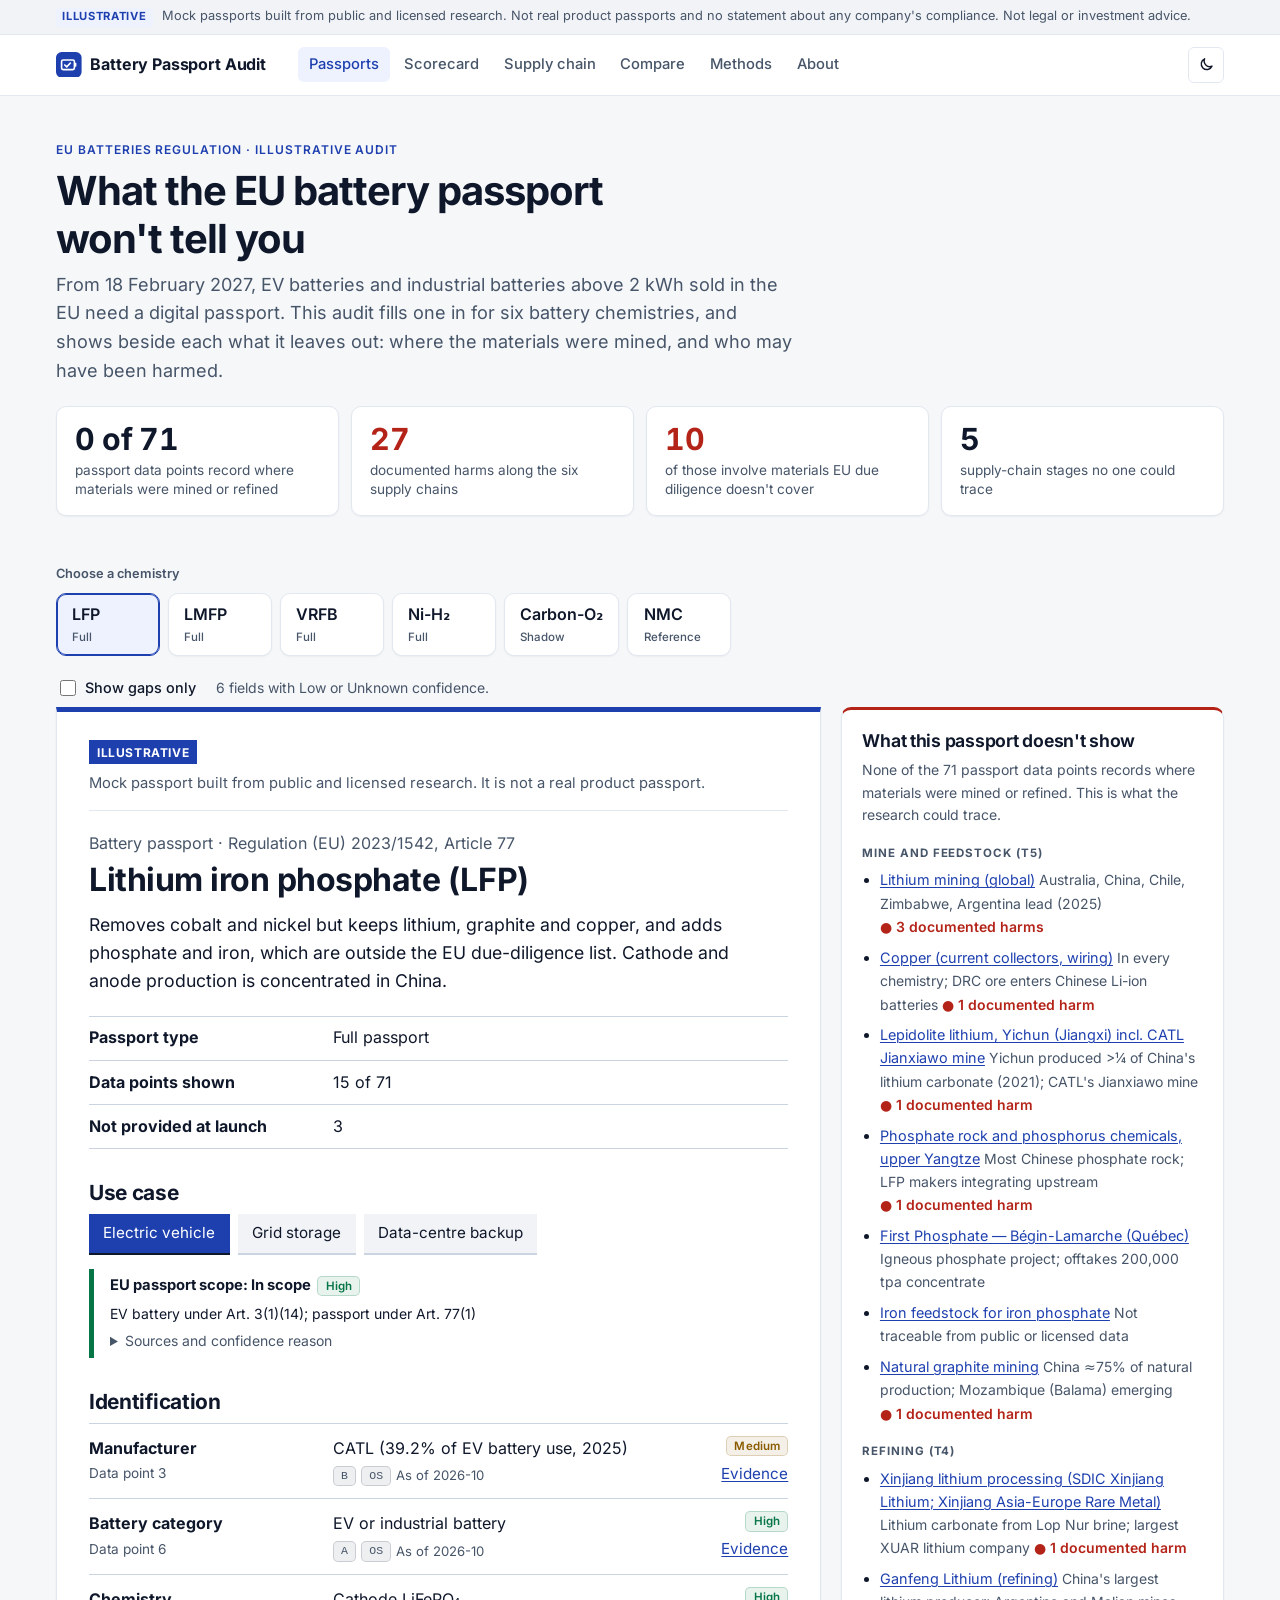
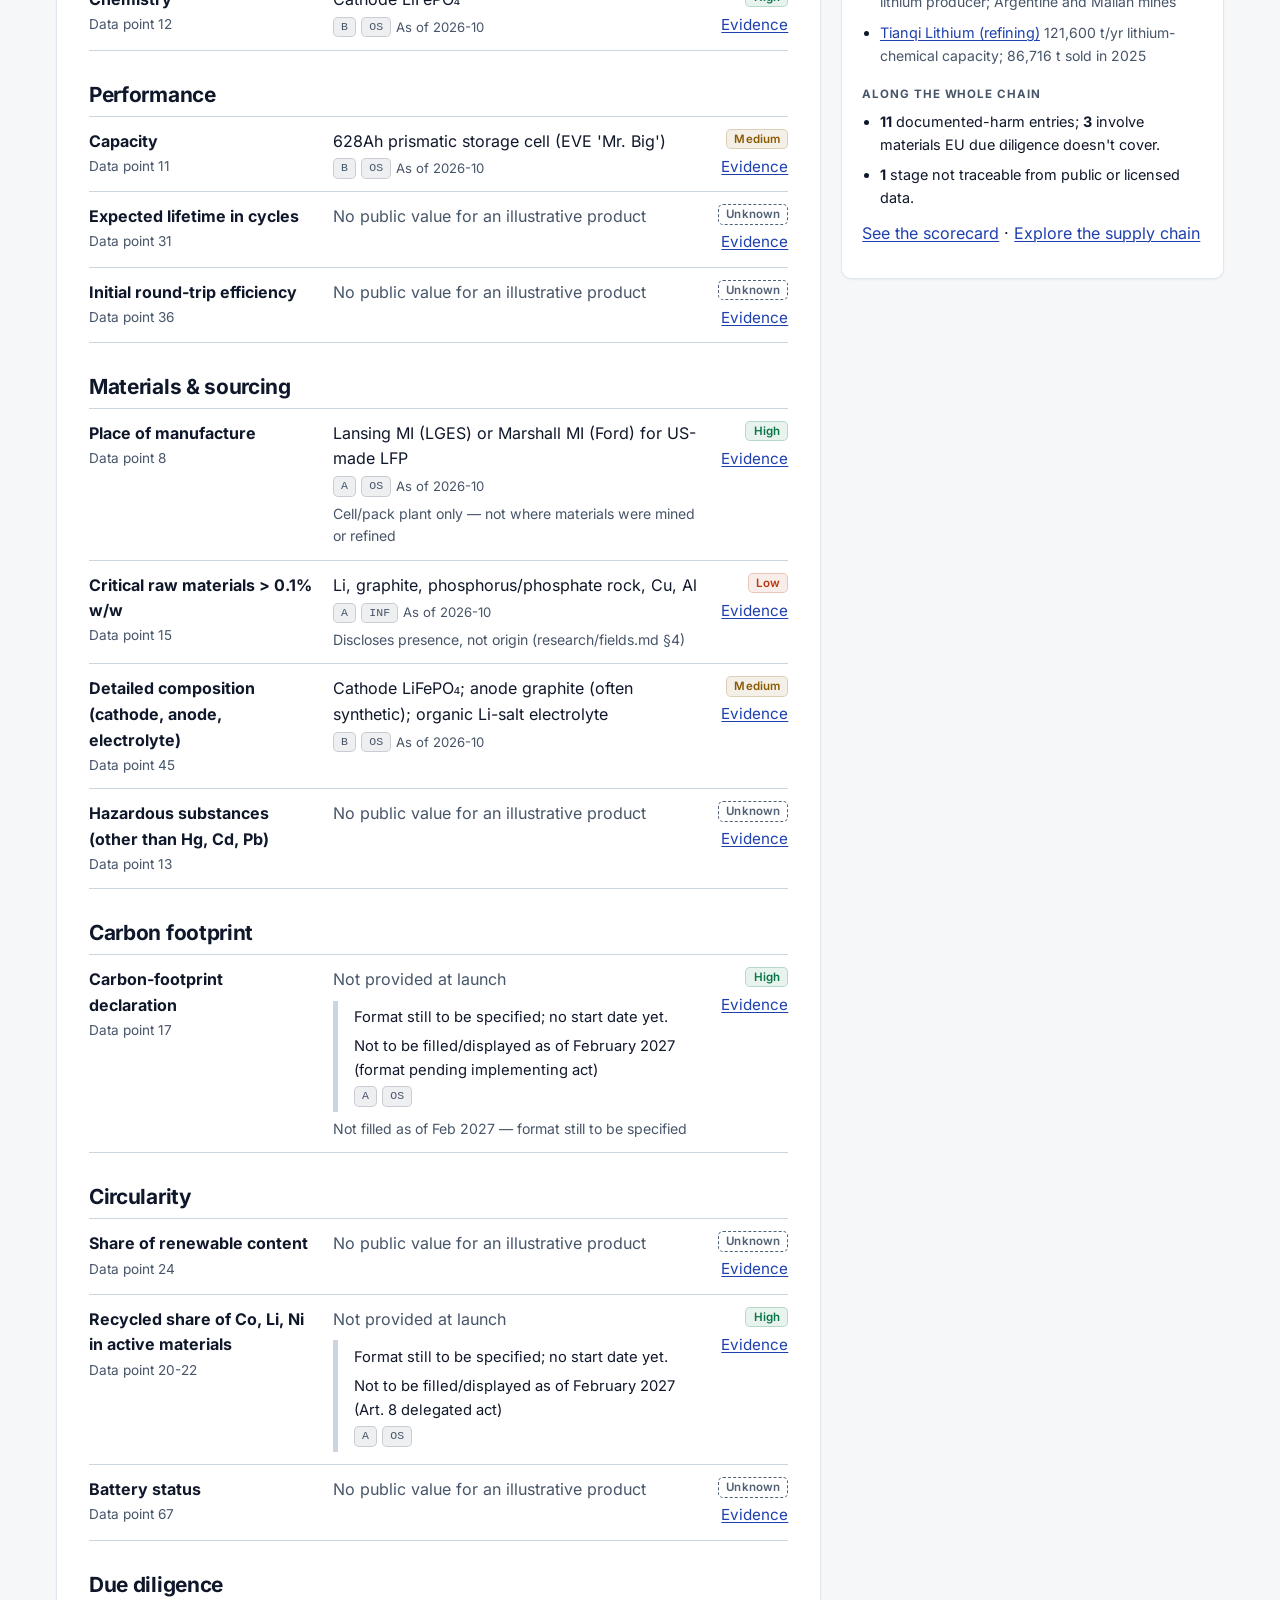
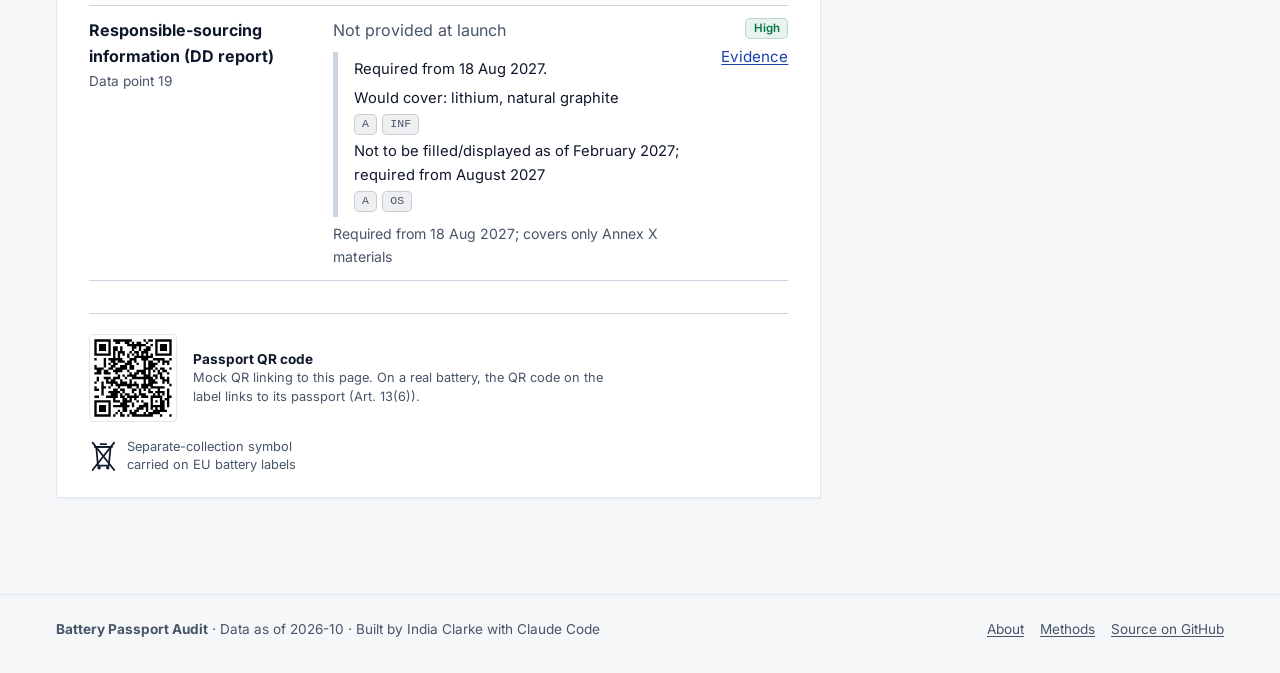
==== commit e767c1e4: "Passport page: previous look with a government-style passport record Per India's choice: restore the" ====
--- a/index.html
+++ b/index.html
@@ -10,27 +10,28 @@
 </head>
 <body>
 <main id="main" class="wrap">
-  <header class="masthead">
-    <h1>What the battery passport won't tell you</h1>
-    <p class="dek">From 18 February 2027, every EV battery and every industrial battery above 2 kWh sold in the EU carries a digital passport.
-      Below, one is filled in for each of six chemistries and set against what the research found upstream.</p>
-    <p class="factline" id="factline" aria-live="polite"></p>
-  </header>
-
-  <div class="desk">
-    <div class="tabs-row">
-      <div class="doc-tabs" role="group" aria-label="Choose a chemistry" id="picker"></div>
-      <label class="check gaps-check"><input type="checkbox" id="gaps"> Gaps only <span class="small muted" id="gaps-note" aria-live="polite"></span></label>
-    </div>
-    <div class="passport-layout">
-      <article class="passport" id="passport" aria-live="polite"></article>
-      <aside class="upstream" id="shadow" aria-label="Not in the passport"></aside>
-    </div>
+  <section class="hero">
+    <span class="eyebrow">EU Batteries Regulation · Illustrative audit</span>
+    <h1>What the EU battery passport won't tell you</h1>
+    <p class="lede">From 18 February 2027, EV batteries and industrial batteries above 2 kWh sold in the EU need a digital passport.
+      This audit fills one in for six battery chemistries, and shows beside each what it leaves out: where the materials were mined, and who may have been harmed.</p>
+    <div class="kpis" id="hero-stats" aria-live="polite"></div>
+  </section>
+
+  <p class="picker-label" id="picker-label">Choose a chemistry</p>
+
+  <div class="picker" role="group" aria-labelledby="picker-label" id="picker"></div>
+  <div class="chain-controls"><label class="check"><input type="checkbox" id="gaps"> Show gaps only</label>
+    <span class="small muted" id="gaps-note" aria-live="polite"></span></div>
+
+  <div class="passport-layout">
+    <article class="card passport gp" id="passport" aria-live="polite"></article>
+    <aside class="card shadow-panel" id="shadow" aria-label="What this passport doesn't show"></aside>
   </div>
 </main>
 
 <script type="module">
-import { loadData, shell, setAsOf, fail, esc, confBadge, tierBadge, tagBadge, sourceLinks, STAGE_LABEL, SIGNAL, SIGNAL_HELP, param, openFieldDetail, openNodeDetail, isGapField, isConflict } from "./assets/app.js";
+import { loadData, shell, setAsOf, fail, esc, confBadge, tierBadge, tagBadge, sourceLinks, STAGE_LABEL, SIGNAL, param, openFieldDetail, openNodeDetail, isGapField, isConflict } from "./assets/app.js";
 shell("index.html");
 
 const ORDER = ["lfp", "lmfp", "vrfb", "ni-h2", "carbon-o2", "nmc"];
@@ -45,9 +46,9 @@
 let DATA, gapsOnly = false, current = { id: "lfp", use: null };
 
 function valueHTML(v) {
-  return `<div class="val${v.superseded ? " superseded" : ""}">
-    <div>${esc(v.claim)}${v.superseded ? ' <span class="small muted">(superseded)</span>' : ""}</div>
-    <div class="chips">${tierBadge(v.tier)} ${tagBadge(v.tag)} <span class="asof">${esc(v.as_of)}</span></div>
+  return `<div class="gp-val${v.superseded ? " superseded" : ""}">
+    <div>${esc(v.claim)}${v.superseded ? ' <span class="gp-secondary">(superseded)</span>' : ""}</div>
+    <div class="gp-meta">${tierBadge(v.tier)} ${tagBadge(v.tag)} <span>As of ${esc(v.as_of)}</span></div>
   </div>`;
 }
 
@@ -56,62 +57,58 @@
   const empty = !f.values.length;
   let body;
   if (deferred) {
-    body = `<div class="blank-note"><strong>Blank at launch.</strong> ${f.applies_from ? `Required from ${fmtDate(f.applies_from)}.` : "Format still to be specified; no start date yet."}</div>
-      ${f.values.map(valueHTML).join("")}`;
+    body = `<p class="gp-blank">Not provided at launch</p>
+      <div class="gp-inset">${f.applies_from ? `Required from ${fmtDate(f.applies_from)}.` : "Format still to be specified; no start date yet."}
+        ${f.values.map((v) => `<div class="gp-inset-item">${esc(v.claim)} <span class="gp-meta">${tierBadge(v.tier)} ${tagBadge(v.tag)}</span></div>`).join("")}</div>`;
   } else if (!f.applies) {
-    body = `<div><strong>Not applicable.</strong></div>`;
+    body = `<p class="gp-blank">Not applicable</p>`;
   } else if (empty) {
-    body = `<div class="blank-note">No public value for an illustrative product.</div>`;
+    body = `<p class="gp-blank">No public value for an illustrative product</p>`;
   } else if (isConflict(f)) {
     body = `<div class="conflict-row">${f.values.map(valueHTML).join("")}</div>`;
   } else {
     body = valueHTML(f.values[0]);
   }
-  return `<div class="field${deferred ? " deferred" : ""}${empty && !deferred ? " empty" : ""}" id="f-${esc(f.field_id)}">
-    <div class="no" title="Commission guidance data point">${esc(String(f.guidance_no).padStart(2, "0"))}</div>
-    <div class="label">${esc(f.field_label)}</div>
-    <div class="vals">${body}
-      ${f.applies_note ? `<div class="note">${esc(f.applies_note)}</div>` : ""}
-    </div>
-    <div class="meta">${confBadge(f.confidence)}<button type="button" class="open-detail" data-field="${esc(f.field_id)}"
-      aria-label="Evidence for ${esc(f.field_label)}">Evidence</button></div>
+  return `<div class="gp-row" id="f-${esc(f.field_id)}">
+    <dt class="gp-key">${esc(f.field_label)}<span class="gp-no">Data point ${esc(f.guidance_no)}</span></dt>
+    <dd class="gp-value">${body}${f.applies_note ? `<p class="gp-note">${esc(f.applies_note)}</p>` : ""}</dd>
+    <dd class="gp-actions">${confBadge(f.confidence)}<button type="button" class="gp-link" data-field="${esc(f.field_id)}">Evidence<span class="sr-only"> for ${esc(f.field_label)}</span></button></dd>
   </div>`;
 }
 
-const TIER_CODE = { S0: "T5", S1: "T4" };
-function upstreamHTML(chem) {
+function shadowHTML(chem) {
   const nodes = DATA.nodes.filter((n) => n.chemistries.includes(chem.id));
   const risks = nodes.flatMap((n) => n.ethical_risks);
   const harm = risks.filter((r) => r.signal === "documented-harm");
   const notCovered = harm.filter((r) => r.eu_dd_coverage === "not-covered");
   const gaps = nodes.filter((n) => n.kind === "gap");
-  const tier = (st, label) => {
+  const group = (st, label) => {
     const ns = nodes.filter((n) => n.stage === st);
-    return `<li class="tier"><div class="tier-code">${TIER_CODE[st]}<span>${label}</span></div>
-      <ul>${ns.map((n) => {
-        const h = n.ethical_risks.filter((r) => r.signal === "documented-harm").length;
-        const fl = n.ethical_risks.some((r) => r.signal === "screening-flag") || n.flags.length;
-        return `<li class="${n.kind === "gap" ? "is-gap" : ""}"><a href="supply-chain.html?chem=${chem.id}&node=${encodeURIComponent(n.id)}" data-node="${esc(n.id)}">${esc(n.name)}</a>
-          <span class="role">${esc(n.role)}</span>
-          <span class="marks">${h ? `<span class="sig sig-documented-harm" title="Documented harm">● ${h} documented harm${h === 1 ? "" : "s"}</span>` : ""}
-            ${fl ? `<span class="sig sig-screening-flag" title="${esc(SIGNAL_HELP["screening-flag"])}">◆ flagged</span>` : ""}
-            ${n.kind === "gap" ? '<span class="gapmark">not traceable</span>' : ""}</span></li>`;
-      }).join("") || '<li class="is-gap"><span class="role">Nothing traceable</span></li>'}</ul></li>`;
+    return `<h3>${label}</h3><ul>${ns.map((n) => {
+      const h = n.ethical_risks.filter((r) => r.signal === "documented-harm").length;
+      return `<li><a href="supply-chain.html?chem=${chem.id}&node=${encodeURIComponent(n.id)}" data-node="${esc(n.id)}">${esc(n.name)}</a>
+        <span class="small muted">${esc(n.role)}</span>
+        ${h ? `<span class="sig sig-documented-harm small">● ${h} documented harm${h === 1 ? "" : "s"}</span>` : ""}
+</li>`;
+    }).join("") || "<li>Nothing traceable</li>"}</ul>`;
   };
-  return `<h2>Not in the passport</h2>
-    <p class="up-dek">None of the 71 data points records where the materials were mined or refined. This is what the research traced instead.</p>
-    <ol class="trail">${tier("S0", "Mine & feedstock")}${tier("S1", "Refining")}</ol>
-    <p class="tally"><strong>${harm.length}</strong> documented harm${harm.length === 1 ? "" : "s"} along this chain${notCovered.length ? `, <strong>${notCovered.length}</strong> on materials EU due diligence doesn't cover` : ""}.
-      ${gaps.length ? `<strong>${gaps.length}</strong> stage${gaps.length === 1 ? "" : "s"} could not be traced.` : ""}</p>
-    <p class="up-links"><a href="supply-chain.html?chem=${chem.id}">Full supply chain</a><a href="scorecard.html">Scorecard</a></p>`;
+  return `<h2>What this passport doesn't show</h2>
+    <p class="small muted">None of the 71 passport data points records where materials were mined or refined. This is what the research could trace.</p>
+    ${group("S0", "Mine and feedstock (T5)")}${group("S1", "Refining (T4)")}
+    <h3>Along the whole chain</h3>
+    <ul>
+      <li><strong>${harm.length}</strong> documented-harm entries; <strong>${notCovered.length}</strong> involve materials EU due diligence doesn't cover.</li>
+      <li><strong>${gaps.length}</strong> stage${gaps.length === 1 ? "" : "s"} not traceable from public or licensed data.</li>
+    </ul>
+    <p><a href="scorecard.html">See the scorecard</a> · <a href="supply-chain.html?chem=${chem.id}">Explore the supply chain</a></p>`;
 }
 
 function scopeHTML(chem, u) {
   const why = u.scope_status === "out-of-scope" ? "This use is outside the passport rules, so no official passport would exist."
     : chem.passport_type === "shadow" ? "Too little public detail to fill a full passport, so this is a shadow passport."
     : "";
-  return `<div class="scope scope-${esc(u.scope_status)}">
-    <div class="chips"><span class="k">EU scope</span><strong>${esc(SCOPE_LABEL[u.scope_status])}</strong> ${confBadge(u.confidence)}
+  return `<div class="gp-inset gp-scope scope-${esc(u.scope_status)}">
+    <div class="chips"><strong>EU passport scope: ${esc(SCOPE_LABEL[u.scope_status])}</strong> ${confBadge(u.confidence)}
       ${u.shadow_passport ? '<span class="badge shadow-tag">Shadow passport</span>' : ""}</div>
     <div class="small">${esc(u.scope_basis)}</div>
     ${why ? `<div class="small"><strong>${esc(why)}</strong></div>` : ""}
@@ -122,23 +119,23 @@
   </div>`;
 }
 
+// Separate-collection symbol (crossed-out wheeled bin) carried on EU battery labels.
+function binMark() {
+  return `<figure class="gp-bin"><svg viewBox="0 0 40 48" aria-hidden="true" focusable="false">
+    <path d="M10 12h20l-2.5 26h-15z" fill="none" stroke="currentColor" stroke-width="2.4" stroke-linejoin="round"/>
+    <path d="M8 12h24M16 8h8" fill="none" stroke="currentColor" stroke-width="2.4" stroke-linecap="round"/>
+    <circle cx="14" cy="41" r="2.4" fill="currentColor"/><circle cx="26" cy="41" r="2.4" fill="currentColor"/>
+    <path d="M5 6l30 38M35 6L5 44" fill="none" stroke="currentColor" stroke-width="2.4" stroke-linecap="round"/></svg>
+    <figcaption>Separate-collection symbol carried on EU battery labels</figcaption></figure>`;
+}
+
 // Mock QR (B-29): encodes this passport's own page. Art. 13(6): on a real battery the QR code links to its passport.
 function qrHTML(id) {
   const url = new URL(`index.html?chem=${id}`, location.href).href;
   let svg = "";
   try { const qr = qrcode(0, "M"); qr.addData(url); qr.make(); svg = qr.createSvgTag({ cellSize: 2, margin: 2, scalable: true }); } catch { return ""; }
   return `<figure class="qr"><a href="${esc(url)}" aria-label="QR code linking to this passport page">${svg}</a>
-    <figcaption><strong>Data carrier</strong>Mock QR linking to this page. On a real battery, the QR code on the label opens its passport (Art. 13(6)).</figcaption></figure>`;
-}
-
-// Separate-collection symbol (crossed-out wheeled bin) that EU batteries carry on their label.
-function binMark() {
-  return `<figure class="binmark"><svg viewBox="0 0 40 48" aria-hidden="true" focusable="false">
-    <path d="M10 12h20l-2.5 26h-15z" fill="none" stroke="currentColor" stroke-width="2.4" stroke-linejoin="round"/>
-    <path d="M8 12h24M16 8h8" fill="none" stroke="currentColor" stroke-width="2.4" stroke-linecap="round"/>
-    <circle cx="14" cy="41" r="2.4" fill="currentColor"/><circle cx="26" cy="41" r="2.4" fill="currentColor"/>
-    <path d="M5 6l30 38M35 6L5 44" fill="none" stroke="currentColor" stroke-width="2.4" stroke-linecap="round"/></svg>
-    <figcaption>Separate-collection symbol carried on EU battery labels</figcaption></figure>`;
+    <figcaption><strong>Passport QR code</strong>Mock QR linking to this page. On a real battery, the QR code on the label links to its passport (Art. 13(6)).</figcaption></figure>`;
 }
 
 function show(id, use) {
@@ -150,62 +147,58 @@
   const deferred = fields.filter((f) => f.status === "deferred").length;
   const gapCount = fields.filter(isGapField).length;
   document.getElementById("gaps-note").textContent = gapsOnly
-    ? `${gapCount} of ${fields.length} fields shown` : `(${gapCount} weak fields)`;
+    ? `${gapCount} of ${fields.length} fields have Low or Unknown confidence.` : `${gapCount} field${gapCount === 1 ? "" : "s"} with Low or Unknown confidence.`;
   const shown = gapsOnly ? fields.filter(isGapField) : fields;
   const kind = chem.passport_type === "shadow" ? "Shadow passport" : chem.passport_type === "reference" ? "Reference passport" : "Full passport";
   document.getElementById("passport").innerHTML = `
-    <div class="doc-band">
-      <div><span class="doc-title">Battery passport</span><span class="doc-reg">Regulation (EU) 2023/1542 · Art. 77 · Annex XIII</span></div>
-      <span class="stamp">Illustrative</span>
-    </div>
-    <div class="doc-id">
-      <h2>${esc(chem.name)}</h2>
-      <dl class="doc-keys">
-        <div><dt>Chemistry</dt><dd>${esc(chem.short)}</dd></div>
-        <div><dt>Type</dt><dd>${esc(kind)}</dd></div>
-        <div><dt>Data points</dt><dd>${fields.length} of 71</dd></div>
-        <div><dt>Blank at launch</dt><dd>${deferred}</dd></div>
-      </dl>
-      <p class="doc-summary">${esc(chem.summary)}</p>
-      <div class="use-row"><span class="k">Use</span><div class="use-toggle" role="group" aria-label="Use case">${chem.use_cases.map((x) =>
-        `<button type="button" data-use="${esc(x.use_case)}" aria-pressed="${x === u}">${esc(USE_LABEL[x.use_case] || x.use_case)}</button>`).join("")}</div></div>
-      ${scopeHTML(chem, u)}
-    </div>
+    <div class="gp-notice"><strong class="gp-tag">Illustrative</strong><span>Mock passport built from public and licensed research. It is not a real product passport.</span></div>
+    <span class="gp-caption">Battery passport · Regulation (EU) 2023/1542, Article 77</span>
+    <h2 class="gp-title">${esc(chem.name)} (${esc(chem.short)})</h2>
+    <p class="gp-lead">${esc(chem.summary)}</p>
+    <dl class="gp-summary gp-compact">
+      <div class="gp-row"><dt class="gp-key">Passport type</dt><dd class="gp-value">${esc(kind)}</dd></div>
+      <div class="gp-row"><dt class="gp-key">Data points shown</dt><dd class="gp-value">${fields.length} of 71</dd></div>
+      <div class="gp-row"><dt class="gp-key">Not provided at launch</dt><dd class="gp-value">${deferred}</dd></div>
+    </dl>
+    <h3 class="gp-h">Use case</h3>
+    <div class="gp-choices" role="group" aria-label="Use case">${chem.use_cases.map((x) =>
+      `<button type="button" data-use="${esc(x.use_case)}" aria-pressed="${x === u}">${esc(USE_LABEL[x.use_case] || x.use_case)}</button>`).join("")}</div>
+    ${scopeHTML(chem, u)}
     ${GROUPS.map(([g, label]) => {
       const fs = shown.filter((f) => f.category === g);
-      return fs.length ? `<section class="field-group"><h3>${label}</h3>${fs.map(fieldHTML).join("")}</section>` : "";
+      return fs.length ? `<h3 class="gp-h">${label}</h3><dl class="gp-summary">${fs.map(fieldHTML).join("")}</dl>` : "";
     }).join("")}
-    <div class="passport-foot">${qrHTML(id)}${binMark()}</div>`;
+    <div class="gp-foot">${qrHTML(id)}${binMark()}</div>`;
   document.querySelectorAll("#passport [data-field]").forEach((b) => b.addEventListener("click", () =>
     openFieldDetail(fields.find((f) => f.field_id === b.dataset.field), chem, DATA)));
   document.querySelectorAll("#shadow [data-node]").forEach((b) => b.addEventListener("click", (e) => {
     e.preventDefault(); openNodeDetail(DATA.nodeById[b.dataset.node], DATA);
   }));
-  document.querySelectorAll(".use-toggle button").forEach((b) => b.addEventListener("click", () => show(id, b.dataset.use)));
-  document.getElementById("shadow").innerHTML = upstreamHTML(chem);
+  document.querySelectorAll(".gp-choices button").forEach((b) => b.addEventListener("click", () => show(id, b.dataset.use)));
+  document.getElementById("shadow").innerHTML = shadowHTML(chem);
   history.replaceState(null, "", `?chem=${id}&use=${u.use_case}${gapsOnly ? "&gaps=1" : ""}`);
 }
 
-function factLine(d) {
+function heroStats(d) {
   const harm = d.nodes.flatMap((n) => n.ethical_risks).filter((r) => r.signal === "documented-harm");
-  const nc = harm.filter((r) => r.eu_dd_coverage === "not-covered").length;
-  document.getElementById("factline").innerHTML = [
-    ["0 / 71", "data points record mine or refinery origin"],
-    [harm.length, "documented harms upstream, across six chains"],
-    [nc, "of those on materials EU due diligence skips"],
-  ].map(([n, l]) => `<span><b>${n}</b> ${esc(l)}</span>`).join("");
+  document.getElementById("hero-stats").innerHTML = [
+    ["0 of 71", "passport data points record where materials were mined or refined", ""],
+    [harm.length, "documented harms along the six supply chains", "alert"],
+    [harm.filter((r) => r.eu_dd_coverage === "not-covered").length, "of those involve materials EU due diligence doesn't cover", "alert"],
+    [d.nodes.filter((n) => n.kind === "gap").length, "supply-chain stages no one could trace", ""],
+  ].map(([n, l, c]) => `<div class="card kpi ${c}"><div class="num">${n}</div><div class="lab">${esc(l)}</div></div>`).join("");
 }
 
 loadData().then((d) => {
   DATA = d;
   setAsOf(d);
-  factLine(d);
+  heroStats(d);
   const picker = document.getElementById("picker");
   ORDER.forEach((id) => {
     const c = d.chemById[id];
     const b = document.createElement("button");
     b.type = "button"; b.dataset.id = id; b.setAttribute("aria-pressed", "false");
-    b.innerHTML = `<span class="tab-code">${esc(c.short)}</span><span class="pt">${esc(c.passport_type)}</span>`;
+    b.innerHTML = `${esc(c.short)}<span class="pt">${esc(c.passport_type)}</span>`;
     b.addEventListener("click", () => show(id));
     picker.append(b);
   });
--- a/assets/styles.css
+++ b/assets/styles.css
@@ -1,27 +1,27 @@
 /* Battery Passport Audit — shared styles. Plain CSS, no build step. */
 
-/* ---------- fonts (self-hosted, SIL OFL; licences in assets/fonts) ---------- */
-@font-face { font-family: "Archivo"; src: url("fonts/archivo-latin-var.woff2") format("woff2"); font-weight: 100 900; font-stretch: 62% 125%; font-display: swap; }
-@font-face { font-family: "Source Sans 3"; src: url("fonts/source-sans-3-latin-var.woff2") format("woff2"); font-weight: 200 900; font-display: swap; }
-@font-face { font-family: "IBM Plex Mono"; src: url("fonts/ibm-plex-mono-latin-400.woff2") format("woff2"); font-weight: 400; font-display: swap; }
-@font-face { font-family: "IBM Plex Mono"; src: url("fonts/ibm-plex-mono-latin-600.woff2") format("woff2"); font-weight: 600; font-display: swap; }
-
-/* ---------- tokens ----------
-   Layout: an official data document (the passport) set against field annotations (what the research found upstream).
-   Graphite ink on cool paper, one cobalt accent; signal colours are semantic, not decorative. */
+/* ---------- font (self-hosted, SIL OFL; see assets/fonts/OFL-Inter.txt) ---------- */
+@font-face {
+  font-family: "Inter";
+  src: url("fonts/inter-latin-var.woff2") format("woff2");
+  font-weight: 100 900;
+  font-style: normal;
+  font-display: swap;
+  unicode-range: U+0000-00FF, U+0131, U+0152-0153, U+02BB-02BC, U+02C6, U+02DA, U+02DC, U+0304, U+0308, U+0329, U+2000-206F, U+20AC, U+2122, U+2191, U+2193, U+2212, U+2215, U+FEFF, U+FFFD;
+}
+
+/* ---------- tokens ---------- */
 :root {
-  --bg: #eceff2;
+  --bg: #f6f7f9;
   --surface: #ffffff;
-  --surface-2: #f2f4f6;
-  --fg: #15181c;
-  --muted: #4a525c;
-  --line: #d6dbe0;
-  --line-strong: #b4bcc5;
-  --accent: #0b46a8;
+  --surface-2: #f1f3f6;
+  --fg: #0f172a;
+  --muted: #475569;
+  --line: #e2e8f0;
+  --line-strong: #cbd5e1;
+  --accent: #1e40af;
   --accent-fg: #ffffff;
-  --accent-soft: #e6edfa;
-  --band: #1b2026;
-  --band-fg: #f4f6f8;
+  --accent-soft: #eef2ff;
   /* signal colours (always paired with a shape and text) */
   --harm: #b42318;
   --flag: #a14306;
@@ -33,43 +33,43 @@
   --c-medium: #8a5a00;
   --c-low: #b93815;
   --c-unknown: #526075;
-  --radius: 4px;
-  --radius-sm: 3px;
-  --shadow: none;
-  --shadow-lg: 0 16px 40px rgba(15, 23, 42, 0.22);
-  --display: "Archivo", "Arial Narrow", system-ui, sans-serif;
-  --font: "Source Sans 3", system-ui, -apple-system, "Segoe UI", Roboto, sans-serif;
-  --mono: "IBM Plex Mono", ui-monospace, SFMono-Regular, Menlo, monospace;
+  --radius: 10px;
+  --radius-sm: 6px;
+  --shadow: 0 1px 2px rgba(15, 23, 42, 0.05);
+  --shadow-lg: 0 12px 32px rgba(15, 23, 42, 0.16);
+  --font: "Inter", system-ui, -apple-system, "Segoe UI", Roboto, sans-serif;
+  --mono: ui-monospace, SFMono-Regular, Menlo, monospace;
   color-scheme: light;
 }
 @media (prefers-color-scheme: dark) {
   :root:not([data-theme="light"]) {
-    --bg: #0f1215; --surface: #171b20; --surface-2: #1d2329; --fg: #e8ebee; --muted: #a2abb6; --line: #2b333c; --line-strong: #3e4853;
-    --accent: #8db0ff; --accent-fg: #0f1215; --accent-soft: #1a2640; --band: #0a0c0e; --band-fg: #e8ebee;
-    --harm: #ff8a7a; --flag: #fdb35a; --structural: #c0aefc; --none: #a2abb6; --gap-line: #6f7f99;
-    --c-high: #5bd69a; --c-medium: #f5c451; --c-low: #ff9b6a; --c-unknown: #a2abb6;
-    --shadow-lg: 0 16px 40px rgba(0, 0, 0, 0.55); color-scheme: dark;
+    --bg: #0b1220; --surface: #111a2b; --surface-2: #18233a; --fg: #e6ebf2; --muted: #9eabbe; --line: #24324a; --line-strong: #33445f;
+    --accent: #93b4ff; --accent-fg: #0b1220; --accent-soft: #1a2747;
+    --harm: #ff8a7a; --flag: #fdb35a; --structural: #c0aefc; --none: #9eabbe; --gap-line: #6f7f99;
+    --c-high: #5bd69a; --c-medium: #f5c451; --c-low: #ff9b6a; --c-unknown: #9eabbe;
+    --shadow: none; --shadow-lg: 0 12px 32px rgba(0, 0, 0, 0.5); color-scheme: dark;
   }
 }
 :root[data-theme="dark"] {
-  --bg: #0f1215; --surface: #171b20; --surface-2: #1d2329; --fg: #e8ebee; --muted: #a2abb6; --line: #2b333c; --line-strong: #3e4853;
-  --accent: #8db0ff; --accent-fg: #0f1215; --accent-soft: #1a2640; --band: #0a0c0e; --band-fg: #e8ebee;
-  --harm: #ff8a7a; --flag: #fdb35a; --structural: #c0aefc; --none: #a2abb6; --gap-line: #6f7f99;
-  --c-high: #5bd69a; --c-medium: #f5c451; --c-low: #ff9b6a; --c-unknown: #a2abb6;
-  --shadow-lg: 0 16px 40px rgba(0, 0, 0, 0.55); color-scheme: dark;
+  --bg: #0b1220; --surface: #111a2b; --surface-2: #18233a; --fg: #e6ebf2; --muted: #9eabbe; --line: #24324a; --line-strong: #33445f;
+  --accent: #93b4ff; --accent-fg: #0b1220; --accent-soft: #1a2747;
+  --harm: #ff8a7a; --flag: #fdb35a; --structural: #c0aefc; --none: #9eabbe; --gap-line: #6f7f99;
+  --c-high: #5bd69a; --c-medium: #f5c451; --c-low: #ff9b6a; --c-unknown: #9eabbe;
+  --shadow: none; --shadow-lg: 0 12px 32px rgba(0, 0, 0, 0.5); color-scheme: dark;
 }
 
 /* ---------- base ---------- */
 * { box-sizing: border-box; }
 html { -webkit-text-size-adjust: 100%; }
-body { margin: 0; background: var(--bg); color: var(--fg); font: 17px/1.55 var(--font); -webkit-font-smoothing: antialiased; }
+body { margin: 0; background: var(--bg); color: var(--fg); font: 16px/1.6 var(--font); font-feature-settings: "cv11", "ss01";
+  -webkit-font-smoothing: antialiased; }
 a { color: var(--accent); text-underline-offset: 2px; text-decoration-thickness: 1px; }
 a:hover { text-decoration-thickness: 2px; }
 :focus-visible { outline: 2px solid var(--accent); outline-offset: 2px; border-radius: 4px; }
-h1, h2, h3 { font-family: var(--display); line-height: 1.12; margin: 0 0 0.5rem; text-wrap: balance; }
-h1 { font-size: 2.4rem; font-weight: 750; font-stretch: 78%; letter-spacing: -0.01em; }
-h2 { font-size: 1.45rem; font-weight: 700; font-stretch: 85%; margin-top: 1.75rem; }
-h3 { font-size: 1.08rem; font-weight: 650; font-stretch: 92%; }
+h1, h2, h3 { line-height: 1.2; margin: 0 0 0.5rem; letter-spacing: -0.015em; }
+h1 { font-size: 2rem; font-weight: 700; letter-spacing: -0.025em; }
+h2 { font-size: 1.3rem; font-weight: 650; margin-top: 1.75rem; }
+h3 { font-size: 1.05rem; font-weight: 600; }
 p { margin: 0 0 0.75rem; }
 .muted { color: var(--muted); }
 .small { font-size: 0.875rem; }
@@ -82,27 +82,27 @@
 .wrap { max-width: 76rem; margin: 0 auto; padding: 0 16px; }
 @media (min-width: 640px) { .wrap { padding: 0 24px; } }
 main.wrap { padding-top: 2rem; padding-bottom: 4rem; }
-.lede { font-size: 1.12rem; color: var(--muted); max-width: 42rem; margin-bottom: 1.25rem; }
+.lede { font-size: 1.075rem; color: var(--muted); max-width: 46rem; margin-bottom: 1.25rem; }
 .eyebrow { display: inline-block; font-size: 0.75rem; font-weight: 600; letter-spacing: 0.08em; text-transform: uppercase; color: var(--accent); margin-bottom: 0.5rem; }
-.card { background: var(--surface); border: 1px solid var(--line); border-radius: var(--radius); padding: 1.25rem; }
+.card { background: var(--surface); border: 1px solid var(--line); border-radius: var(--radius); box-shadow: var(--shadow); padding: 1.25rem; }
 main > section + section { margin-top: 2.5rem; }
 
 /* notice strip */
 .banner { background: var(--surface-2); border-bottom: 1px solid var(--line); font-size: 0.8rem; color: var(--muted); }
 .banner .wrap { padding-top: 0.4rem; padding-bottom: 0.4rem; display: flex; gap: 0.6rem; align-items: baseline; }
-.banner strong { flex: none; font-family: var(--mono); font-size: 0.7rem; font-weight: 600; letter-spacing: 0.08em; text-transform: uppercase; color: var(--fg);
-  border: 1px solid var(--line-strong); border-radius: 2px; padding: 0 0.35rem; }
+.banner strong { flex: none; font-size: 0.7rem; font-weight: 700; letter-spacing: 0.06em; text-transform: uppercase; color: var(--accent);
+  background: var(--accent-soft); border-radius: 4px; padding: 0.05rem 0.4rem; }
 
 /* header */
 .site-header { position: sticky; top: 0; z-index: 10; background: color-mix(in srgb, var(--surface) 92%, transparent);
   backdrop-filter: saturate(1.4) blur(8px); border-bottom: 1px solid var(--line); }
-.site-header .wrap { display: flex; flex-wrap: wrap; align-items: center; gap: 0 2rem; min-height: 3.5rem; }
-.brand { display: inline-flex; align-items: center; gap: 0.55rem; font-family: var(--display); font-weight: 750; font-stretch: 85%; font-size: 1.08rem; letter-spacing: 0.01em; color: var(--fg); text-decoration: none; text-transform: uppercase; }
+.site-header .wrap { display: flex; flex-wrap: wrap; align-items: center; gap: 0.5rem 2rem; min-height: 3.75rem; padding-top: 0.4rem; padding-bottom: 0.4rem; }
+.brand { display: inline-flex; align-items: center; gap: 0.55rem; font-weight: 700; letter-spacing: -0.01em; color: var(--fg); text-decoration: none; }
 .brand svg { width: 1.6rem; height: 1.6rem; flex: none; }
 .nav { display: flex; flex-wrap: wrap; gap: 0.15rem; }
-.nav a { text-decoration: none; color: var(--muted); font-size: 0.95rem; font-weight: 600; padding: 0.9rem 0.65rem 0.75rem; border-bottom: 2px solid transparent; }
-.nav a:hover { color: var(--fg); }
-.nav a[aria-current="page"] { color: var(--fg); border-bottom-color: var(--accent); }
+.nav a { text-decoration: none; color: var(--muted); font-size: 0.92rem; font-weight: 500; padding: 0.35rem 0.7rem; border-radius: var(--radius-sm); }
+.nav a:hover { color: var(--fg); background: var(--surface-2); }
+.nav a[aria-current="page"] { color: var(--accent); background: var(--accent-soft); }
 .theme-toggle { margin-left: auto; display: inline-grid; place-items: center; width: 2.25rem; height: 2.25rem; background: none;
   border: 1px solid var(--line); color: var(--fg); border-radius: var(--radius-sm); cursor: pointer; padding: 0; }
 .theme-toggle:hover { background: var(--surface-2); }
@@ -123,7 +123,7 @@
 .badge { display: inline-flex; align-items: center; gap: 0.25rem; font-size: 0.72rem; font-weight: 600; letter-spacing: 0.01em; line-height: 1.6;
   border: 1px solid color-mix(in srgb, currentColor 22%, transparent); background: color-mix(in srgb, currentColor 9%, transparent);
   border-radius: 5px; padding: 0 0.45rem; white-space: nowrap; }
-.badge.tier, .badge.tag { color: var(--muted); font-family: var(--mono); font-weight: 400; }
+.badge.tier, .badge.tag { color: var(--muted); font-family: var(--mono); font-weight: 500; }
 .badge.conf-High { color: var(--c-high); }
 .badge.conf-Medium { color: var(--c-medium); }
 .badge.conf-Low { color: var(--c-low); }
@@ -141,12 +141,15 @@
 
 /* ---------- controls ---------- */
 .picker { display: flex; flex-wrap: wrap; gap: 0.5rem; margin: 0.5rem 0 1.25rem; }
-.picker button { font: inherit; font-family: var(--mono); font-weight: 600; background: var(--surface); color: var(--fg); border: 1px solid var(--line); border-radius: var(--radius);
-  padding: 0.5rem 0.9rem; cursor: pointer; text-align: left; min-width: 6.5rem; transition: border-color 0.12s, background 0.12s; }
+.picker button { font: inherit; font-weight: 600; background: var(--surface); color: var(--fg); border: 1px solid var(--line); border-radius: var(--radius);
+  padding: 0.55rem 0.95rem; cursor: pointer; text-align: left; min-width: 6.5rem; box-shadow: var(--shadow); transition: border-color 0.12s, background 0.12s; }
 .picker button:hover { border-color: var(--line-strong); }
 .picker button[aria-pressed="true"] { border-color: var(--accent); background: var(--accent-soft); box-shadow: inset 0 0 0 1px var(--accent); }
-.picker .pt { display: block; font-family: var(--font); font-size: 0.75rem; font-weight: 500; color: var(--muted); text-transform: capitalize; }
+.picker .pt { display: block; font-size: 0.72rem; font-weight: 500; color: var(--muted); text-transform: capitalize; }
 .picker-label { font-size: 0.8rem; font-weight: 600; color: var(--muted); margin: 0; }
+.use-toggle { display: inline-flex; flex-wrap: wrap; gap: 0.2rem; padding: 0.2rem; margin: 0.25rem 0 0.75rem; background: var(--surface-2); border-radius: var(--radius-sm); }
+.use-toggle button { font: inherit; font-size: 0.85rem; font-weight: 500; background: none; color: var(--muted); border: 0; border-radius: 5px; padding: 0.3rem 0.75rem; cursor: pointer; }
+.use-toggle button[aria-pressed="true"] { background: var(--surface); color: var(--fg); box-shadow: 0 1px 2px rgba(15, 23, 42, 0.12); }
 .chain-controls { display: flex; flex-wrap: wrap; align-items: center; gap: 0.6rem 1.25rem; margin: 0.5rem 0; font-size: 0.9rem; }
 .chain-controls label { color: var(--muted); font-weight: 500; }
 .chain-controls select { font: inherit; font-size: 0.88rem; color: var(--fg); margin-left: 0.4rem; padding: 0.35rem 0.5rem; max-width: 22rem;
@@ -168,7 +171,7 @@
 /* ---------- KPIs ---------- */
 .kpis { display: grid; grid-template-columns: repeat(auto-fit, minmax(13rem, 1fr)); gap: 0.75rem; margin: 1rem 0 1.5rem; }
 .kpi { padding: 1rem 1.15rem; }
-.kpi .num { font-family: var(--display); font-stretch: 80%; font-size: 2rem; font-weight: 750; font-variant-numeric: tabular-nums; line-height: 1.1; margin-bottom: 0.3rem; }
+.kpi .num { font-size: 1.9rem; font-weight: 700; letter-spacing: -0.02em; font-variant-numeric: tabular-nums; line-height: 1.1; margin-bottom: 0.3rem; }
 .kpi .lab { font-size: 0.85rem; color: var(--muted); line-height: 1.4; }
 @media (max-width: 640px) { .kpis { grid-template-columns: 1fr 1fr; gap: 0.5rem; } .kpi .num { font-size: 1.4rem; } .kpi { padding: 0.75rem; } }
 
@@ -203,119 +206,45 @@
 .sources li { margin-bottom: 0.15rem; }
 .flag-label { font-size: 0.8rem; font-style: italic; color: var(--muted); }
 
-/* ---------- passport page ---------- */
-.masthead { padding: 0.75rem 0 1.5rem; max-width: 50rem; }
-.masthead h1 { font-size: clamp(2rem, 1.3rem + 2.6vw, 3.1rem); font-stretch: 72%; font-weight: 780; line-height: 1.02; letter-spacing: -0.015em; margin-bottom: 0.75rem; }
-.dek { font-size: 1.15rem; color: var(--muted); max-width: 40rem; margin-bottom: 1rem; }
-.factline { display: flex; flex-wrap: wrap; gap: 0.35rem 1.5rem; margin: 0; font-size: 0.92rem; color: var(--muted); }
-.factline span { display: inline-flex; align-items: baseline; gap: 0.45rem; }
-.factline b { font-family: var(--mono); font-weight: 600; font-size: 1rem; color: var(--fg); font-variant-numeric: tabular-nums; }
-.factline span:nth-child(n+2) b { color: var(--harm); }
-
-.tabs-row { display: flex; flex-wrap: wrap; align-items: flex-end; justify-content: space-between; gap: 0.5rem 1rem; }
-.doc-tabs { display: flex; flex-wrap: wrap; gap: 0.25rem; }
-.doc-tabs button { font: inherit; cursor: pointer; text-align: left; background: var(--surface-2); color: var(--muted); border: 1px solid var(--line);
-  border-bottom: 0; border-radius: var(--radius) var(--radius) 0 0; padding: 0.45rem 0.9rem 0.4rem; margin-bottom: -1px; position: relative; }
-.doc-tabs button:hover { color: var(--fg); }
-.doc-tabs button[aria-pressed="true"] { background: var(--surface); color: var(--fg); border-color: var(--line-strong); z-index: 2; box-shadow: inset 0 3px 0 var(--accent); }
-.doc-tabs .tab-code { display: block; font-family: var(--mono); font-weight: 600; font-size: 0.95rem; }
-.doc-tabs .pt { display: block; font-size: 0.72rem; text-transform: capitalize; }
-.gaps-check { display: inline-flex; align-items: center; gap: 0.4rem; font-size: 0.9rem; padding-bottom: 0.45rem; }
-.gaps-check input { accent-color: var(--accent); }
-
-.passport-layout { display: grid; grid-template-columns: minmax(0, 1.55fr) minmax(0, 1fr); gap: 0; align-items: stretch;
-  border: 1px solid var(--line-strong); border-radius: 0 var(--radius) var(--radius) var(--radius); background: var(--surface); position: relative; z-index: 1; }
+/* ---------- passport ---------- */
+.passport-layout { display: grid; grid-template-columns: minmax(0, 2fr) minmax(0, 1fr); gap: 1.25rem; align-items: start; }
 @media (max-width: 900px) { .passport-layout { grid-template-columns: minmax(0, 1fr); } }
-
-/* the document */
-.passport { min-width: 0; border-right: 1px solid var(--line); }
-@media (max-width: 900px) { .passport { border-right: 0; border-bottom: 1px solid var(--line); } }
-.doc-band { display: flex; justify-content: space-between; align-items: center; gap: 1rem; background: var(--band); color: var(--band-fg); padding: 0.6rem 1.5rem; }
-.doc-band > div { display: flex; flex-wrap: wrap; align-items: baseline; gap: 0.25rem 1rem; }
-.doc-title { font-family: var(--display); font-weight: 700; font-stretch: 112%; text-transform: uppercase; letter-spacing: 0.14em; font-size: 0.85rem; }
-.doc-reg { font-family: var(--mono); font-size: 0.72rem; opacity: 0.8; }
-.stamp { font-family: var(--mono); font-size: 0.68rem; font-weight: 600; letter-spacing: 0.12em; text-transform: uppercase; color: var(--band-fg);
-  border: 1.5px solid currentColor; border-radius: 2px; padding: 0.05rem 0.4rem; transform: rotate(-3deg); opacity: 0.9; }
-.doc-id { padding: 1.25rem 1.5rem 0.5rem; }
-.doc-id h2 { margin: 0 0 0.75rem; font-size: 1.7rem; font-stretch: 80%; }
-.doc-keys { display: grid; grid-template-columns: repeat(auto-fit, minmax(7.5rem, 1fr)); gap: 0; margin: 0 0 1rem; border-top: 1px solid var(--line); border-bottom: 1px solid var(--line); }
-.doc-keys div { padding: 0.45rem 0.75rem 0.45rem 0; }
-.doc-keys div + div { padding-left: 0.75rem; border-left: 1px solid var(--line); }
-.doc-keys dt { font-family: var(--mono); font-size: 0.66rem; text-transform: uppercase; letter-spacing: 0.08em; color: var(--muted); }
-.doc-keys dd { margin: 0; font-weight: 600; font-variant-numeric: tabular-nums; }
-.doc-summary { color: var(--fg); max-width: 40rem; }
-.k { font-family: var(--mono); font-size: 0.68rem; text-transform: uppercase; letter-spacing: 0.08em; color: var(--muted); }
-.use-row { display: flex; flex-wrap: wrap; align-items: center; gap: 0.5rem 0.75rem; margin: 0.25rem 0 0.75rem; }
-.use-toggle { display: inline-flex; flex-wrap: wrap; gap: 0; border: 1px solid var(--line-strong); border-radius: var(--radius-sm); overflow: hidden; }
-.use-toggle button { font: inherit; font-size: 0.88rem; background: var(--surface); color: var(--muted); border: 0; padding: 0.3rem 0.75rem; cursor: pointer; }
-.use-toggle button + button { border-left: 1px solid var(--line-strong); }
-.use-toggle button[aria-pressed="true"] { background: var(--fg); color: var(--surface); }
-.scope { border-left: 3px solid var(--c-high); padding: 0.1rem 0 0.1rem 0.85rem; margin-bottom: 0.5rem; display: grid; gap: 0.25rem; }
-.scope .chips { display: flex; flex-wrap: wrap; gap: 0.5rem; align-items: center; }
-.scope-likely, .scope-unclear { border-left-color: var(--c-medium); }
-.scope-out-of-scope { border-left-color: var(--c-low); }
-details summary { cursor: pointer; color: var(--muted); font-size: 0.88rem; }
-
-.field-group { padding: 0 1.5rem; }
-.field-group h3 { font-family: var(--mono); font-size: 0.7rem; font-weight: 600; text-transform: uppercase; letter-spacing: 0.1em; color: var(--muted);
-  margin: 1.4rem 0 0; padding-bottom: 0.35rem; border-bottom: 2px solid var(--fg); }
-.field { display: grid; grid-template-columns: 2.2rem minmax(0, 11rem) minmax(0, 1fr) auto; gap: 0.25rem 1rem; padding: 0.7rem 0; border-bottom: 1px solid var(--line); align-items: start; }
-.field .no { font-family: var(--mono); font-size: 0.78rem; color: var(--muted); padding-top: 0.15rem; font-variant-numeric: tabular-nums; }
-.field .label { font-weight: 600; font-size: 0.95rem; line-height: 1.3; padding-top: 0.05rem; }
-.field .vals { display: grid; gap: 0.35rem; min-width: 0; }
+.passport { padding: 1.5rem; }
+.passport-head { display: flex; flex-wrap: wrap; justify-content: space-between; gap: 0.75rem; border-bottom: 1px solid var(--line); padding-bottom: 1rem; margin-bottom: 1rem; }
+.passport-head h2 { font-size: 1.4rem; }
+.stamp { font-size: 0.68rem; font-weight: 700; letter-spacing: 0.08em; text-transform: uppercase; color: var(--muted);
+  border: 1px solid var(--line-strong); border-radius: 4px; padding: 0.1rem 0.45rem; align-self: flex-end; }
+.passport-foot { border-top: 1px solid var(--line); margin-top: 1.25rem; padding-top: 1rem; }
+.qr { margin: 0; display: flex; align-items: center; gap: 1rem; }
+.qr a { flex: none; }
+.qr svg { width: 5.5rem; height: 5.5rem; display: block; background: #fff; border-radius: 4px; padding: 2px; border: 1px solid var(--line); }
+.qr figcaption { font-size: 0.8rem; color: var(--muted); line-height: 1.45; max-width: 26rem; }
+.qr figcaption strong { display: block; color: var(--fg); font-size: 0.85rem; }
+.field-group h3 { font-size: 0.72rem; font-weight: 700; text-transform: uppercase; letter-spacing: 0.08em; color: var(--muted); margin: 1.5rem 0 0.25rem; }
+.field { display: grid; grid-template-columns: 2.6rem minmax(0, 13rem) minmax(0, 1fr); gap: 0.25rem 0.9rem; padding: 0.75rem 0; border-top: 1px solid var(--line); }
+.field .no { font-family: var(--mono); font-size: 0.75rem; color: var(--muted); padding-top: 0.15rem; }
+.field .label { font-weight: 600; font-size: 0.92rem; }
+.field .label > div { margin-top: 0.2rem; }
+.field .vals { display: grid; gap: 0.35rem; }
 .field .val .chips { display: flex; flex-wrap: wrap; gap: 0.3rem; align-items: center; margin-top: 0.2rem; }
-.field .asof { font-family: var(--mono); font-size: 0.72rem; color: var(--muted); }
-.field .meta { display: flex; flex-direction: column; align-items: flex-end; gap: 0.3rem; }
 .field .conflict-row { display: grid; grid-template-columns: repeat(auto-fit, minmax(9rem, 1fr)); gap: 0.5rem; }
 .field .conflict-row .val { border: 1px solid var(--line); border-radius: var(--radius-sm); padding: 0.4rem 0.55rem; }
 .val.superseded { opacity: 0.7; text-decoration: line-through; }
-.field.deferred .vals, .field.empty .vals { padding: 0.4rem 0.6rem; border-radius: 2px;
-  background: repeating-linear-gradient(135deg, var(--surface-2) 0 6px, transparent 6px 12px); outline: 1px dashed var(--gap-line); outline-offset: -1px; }
-.blank-note { color: var(--muted); }
-.blank-note strong { color: var(--fg); }
-.field .note { font-size: 0.82rem; color: var(--muted); }
-.open-detail { font-family: var(--mono); font-size: 0.72rem; text-transform: uppercase; letter-spacing: 0.06em; }
-@media (max-width: 640px) {
-  .field { grid-template-columns: 2rem minmax(0, 1fr); }
-  .field .vals, .field .meta { grid-column: 2; }
-  .field .meta { flex-direction: row; align-items: center; }
-  .doc-band, .doc-id, .field-group { padding-left: 1rem; padding-right: 1rem; }
-  .doc-keys { grid-template-columns: 1fr 1fr; }
-  .doc-keys div, .doc-keys div + div { padding: 0.45rem 0.5rem 0.45rem 0; border-left: 0; }
-  .doc-keys div:nth-child(even) { padding-left: 0.75rem; border-left: 1px solid var(--line); }
-  .doc-keys div:nth-child(n+3) { border-top: 1px solid var(--line); }
-  .passport-foot { margin: 1.25rem 1rem 0; }
-}
-.passport-foot { display: flex; flex-wrap: wrap; align-items: center; justify-content: space-between; gap: 1rem 2rem; margin: 1.5rem 1.5rem 0; padding: 1rem 0 1.5rem; border-top: 2px solid var(--fg); }
-.qr { margin: 0; display: flex; align-items: center; gap: 1rem; }
-.qr a { flex: none; }
-.qr svg { width: 5.5rem; height: 5.5rem; display: block; background: #fff; padding: 2px; border: 1px solid var(--line); }
-.qr figcaption { font-size: 0.82rem; color: var(--muted); line-height: 1.45; max-width: 22rem; }
-.qr figcaption strong { display: block; font-family: var(--mono); font-size: 0.7rem; text-transform: uppercase; letter-spacing: 0.08em; color: var(--fg); }
-.binmark { margin: 0; display: flex; align-items: center; gap: 0.6rem; color: var(--fg); }
-.binmark svg { width: 1.9rem; height: 2.3rem; flex: none; }
-.binmark figcaption { font-size: 0.75rem; color: var(--muted); max-width: 10rem; line-height: 1.3; }
-
-/* the annotations */
-.upstream { min-width: 0; padding: 1.25rem 1.5rem 1.5rem; background: var(--surface-2); }
-.upstream h2 { margin: 0 0 0.35rem; font-size: 1.45rem; font-stretch: 78%; }
-.up-dek { color: var(--muted); font-size: 0.95rem; }
-.trail { list-style: none; margin: 1rem 0; padding: 0; position: relative; }
-.trail::before { content: ""; position: absolute; left: 0.95rem; top: 0.4rem; bottom: 0.4rem; border-left: 2px solid var(--line-strong); }
-.trail .tier { position: relative; padding-left: 2.6rem; margin-bottom: 1.25rem; }
-.tier-code { position: absolute; left: 0; top: 0; width: 1.95rem; height: 1.95rem; display: grid; place-items: center; background: var(--fg); color: var(--surface);
-  font-family: var(--mono); font-weight: 600; font-size: 0.78rem; border-radius: 50%; }
-.tier-code span { position: absolute; left: 2.6rem; top: 0.2rem; white-space: nowrap; color: var(--muted); font-size: 0.68rem; text-transform: uppercase; letter-spacing: 0.08em; font-weight: 400; }
-.trail .tier > ul { list-style: none; margin: 0; padding: 1.7rem 0 0; display: grid; gap: 0.75rem; }
-.trail .tier > ul > li { display: grid; gap: 0.1rem; font-size: 0.93rem; }
-.trail .tier > ul > li a { font-weight: 600; }
-.trail .role { color: var(--muted); font-size: 0.86rem; }
-.trail .marks { display: flex; flex-wrap: wrap; gap: 0.15rem 0.75rem; font-size: 0.8rem; }
-.trail .is-gap a { color: var(--muted); }
-.gapmark { font-family: var(--mono); font-size: 0.7rem; text-transform: uppercase; letter-spacing: 0.06em; color: var(--muted); border: 1px dashed var(--gap-line); padding: 0 0.35rem; }
-.tally { border-top: 1px solid var(--line-strong); padding-top: 0.75rem; font-size: 0.95rem; }
-.tally strong { font-family: var(--mono); color: var(--harm); }
-.up-links { display: flex; gap: 1.25rem; font-weight: 600; }
+.field.deferred .vals, .field.empty .vals { border: 1.5px dashed var(--gap-line); border-radius: var(--radius-sm); padding: 0.45rem 0.65rem; background: var(--surface-2); }
+.field .note { font-size: 0.8rem; color: var(--muted); }
+@media (max-width: 640px) { .field { grid-template-columns: 2.2rem minmax(0, 1fr); } .field .vals { grid-column: 1 / -1; } .passport { padding: 1rem; } }
+.shadow-panel { position: sticky; top: 4.75rem; border-top: 3px solid var(--harm); }
+@media (max-width: 900px) { .shadow-panel { position: static; } }
+.shadow-panel h2 { margin-top: 0; font-size: 1.1rem; }
+.shadow-panel h3 { font-size: 0.72rem; font-weight: 700; text-transform: uppercase; letter-spacing: 0.08em; color: var(--muted); margin: 1.25rem 0 0.5rem; }
+.shadow-panel ul { padding-left: 1.1rem; margin: 0.25rem 0 0.75rem; font-size: 0.9rem; }
+.shadow-panel li { margin-bottom: 0.45rem; }
+.scope { border-left: 3px solid var(--c-high); background: var(--surface-2); padding: 0.65rem 0.85rem; border-radius: 0 var(--radius-sm) var(--radius-sm) 0;
+  margin-bottom: 0.75rem; display: grid; gap: 0.3rem; }
+.scope .chips { display: flex; flex-wrap: wrap; gap: 0.4rem; align-items: center; }
+.scope-likely, .scope-unclear { border-left-color: var(--c-medium); }
+.scope-out-of-scope { border-left-color: var(--c-low); }
+details summary { cursor: pointer; color: var(--muted); }
 
 /* ---------- detail dialog ---------- */
 dialog.detail { border: 1px solid var(--line); border-radius: var(--radius); background: var(--surface); color: var(--fg); padding: 0;
@@ -413,6 +342,47 @@
 @media (max-width: 640px) { h1 { font-size: 1.6rem; } main.wrap { padding-top: 1.25rem; } }
 @media print { .site-header, .theme-toggle, .banner { display: none; } body { background: #fff; } }
 .legend-note { font-size: 0.82rem; color: var(--muted); margin: -0.5rem 0 1rem; }
-.sc-facts { margin: 0.25rem 0 1.25rem; }
-.sc-facts span:nth-child(-n+3) b { color: var(--harm); }
-.sc-facts span:last-child b { color: var(--fg); }
+/* ---------- passport card: government / regulatory record style ---------- */
+.gp { padding: 1.75rem 2rem 1.5rem; border-radius: 0; border-top: 5px solid var(--accent); }
+.gp-notice { display: flex; flex-wrap: wrap; align-items: center; gap: 0.5rem 0.75rem; padding-bottom: 0.9rem; margin-bottom: 1.25rem; border-bottom: 1px solid var(--line); color: var(--muted); font-size: 0.92rem; }
+.gp-tag { display: inline-block; background: var(--accent); color: var(--accent-fg); font-size: 0.75rem; font-weight: 700; letter-spacing: 0.05em; text-transform: uppercase; padding: 0.15rem 0.5rem; }
+.gp-caption { display: block; color: var(--muted); font-size: 1rem; margin-bottom: 0.25rem; }
+.gp-title { font-size: 2rem; font-weight: 700; letter-spacing: -0.015em; margin: 0 0 0.75rem; }
+.gp-lead { font-size: 1.1rem; max-width: 42rem; margin-bottom: 1.25rem; }
+.gp-h { font-size: 1.3rem; font-weight: 700; margin: 2rem 0 0.5rem; }
+.gp-summary { margin: 0; }
+.gp-row { display: grid; grid-template-columns: minmax(0, 32%) minmax(0, 1fr) auto; gap: 0.25rem 1.25rem; padding: 0.75rem 0; border-bottom: 1px solid var(--line-strong); }
+.gp-compact .gp-row { grid-template-columns: minmax(0, 32%) minmax(0, 1fr); padding: 0.55rem 0; }
+.gp-summary .gp-row:first-child { border-top: 1px solid var(--line-strong); }
+.gp-key { font-weight: 700; }
+.gp-no { display: block; font-weight: 400; font-size: 0.85rem; color: var(--muted); margin-top: 0.1rem; }
+.gp-value { margin: 0; min-width: 0; }
+.gp-val + .gp-val { margin-top: 0.5rem; }
+.gp-meta { display: flex; flex-wrap: wrap; align-items: center; gap: 0.3rem; margin-top: 0.25rem; font-size: 0.82rem; color: var(--muted); }
+.gp-secondary, .gp-note { color: var(--muted); }
+.gp-note { font-size: 0.88rem; margin: 0.35rem 0 0; }
+.gp-blank { color: var(--muted); margin: 0; }
+.gp-inset { border-left: 5px solid var(--line-strong); padding: 0.35rem 0 0.35rem 1rem; margin: 0.5rem 0 0; font-size: 0.92rem; }
+.gp-inset-item { margin-top: 0.35rem; }
+.gp-scope { margin: 1rem 0 0; display: grid; gap: 0.3rem; }
+.gp-scope.scope-in-scope { border-left-color: var(--c-high); }
+.gp-scope .chips { display: flex; flex-wrap: wrap; gap: 0.4rem; align-items: center; }
+.gp-actions { margin: 0; display: flex; flex-direction: column; align-items: flex-end; gap: 0.35rem; }
+.gp-link { font: inherit; font-size: 0.95rem; background: none; border: 0; padding: 0; color: var(--accent); text-decoration: underline; text-underline-offset: 2px; cursor: pointer; }
+.gp-link:hover { text-decoration-thickness: 2px; }
+.gp-choices { display: flex; flex-wrap: wrap; gap: 0.5rem; }
+.gp-choices button { font: inherit; font-size: 0.95rem; background: var(--surface-2); color: var(--fg); border: 0; border-radius: 0; box-shadow: 0 2px 0 var(--line-strong); padding: 0.45rem 0.9rem; cursor: pointer; }
+.gp-choices button:hover { background: var(--line); }
+.gp-choices button[aria-pressed="true"] { background: var(--accent); color: var(--accent-fg); box-shadow: 0 2px 0 var(--fg); }
+.gp .conflict-row { display: grid; grid-template-columns: repeat(auto-fit, minmax(10rem, 1fr)); gap: 0.5rem; }
+.gp .conflict-row .gp-val { border: 1px solid var(--line); padding: 0.4rem 0.55rem; margin: 0; }
+.gp-foot { display: flex; flex-wrap: wrap; align-items: center; justify-content: space-between; gap: 1rem 2rem; margin-top: 2rem; padding-top: 1.25rem; border-top: 1px solid var(--line-strong); }
+.gp-bin { margin: 0; display: flex; align-items: center; gap: 0.6rem; color: var(--fg); }
+.gp-bin svg { width: 1.8rem; height: 2.2rem; flex: none; }
+.gp-bin figcaption { font-size: 0.8rem; color: var(--muted); max-width: 11rem; line-height: 1.35; }
+@media (max-width: 640px) {
+  .gp { padding: 1.25rem 1rem; }
+  .gp-title { font-size: 1.6rem; }
+  .gp-row, .gp-compact .gp-row { grid-template-columns: minmax(0, 1fr); }
+  .gp-actions { flex-direction: row; align-items: center; justify-content: flex-start; gap: 0.75rem; }
+}
